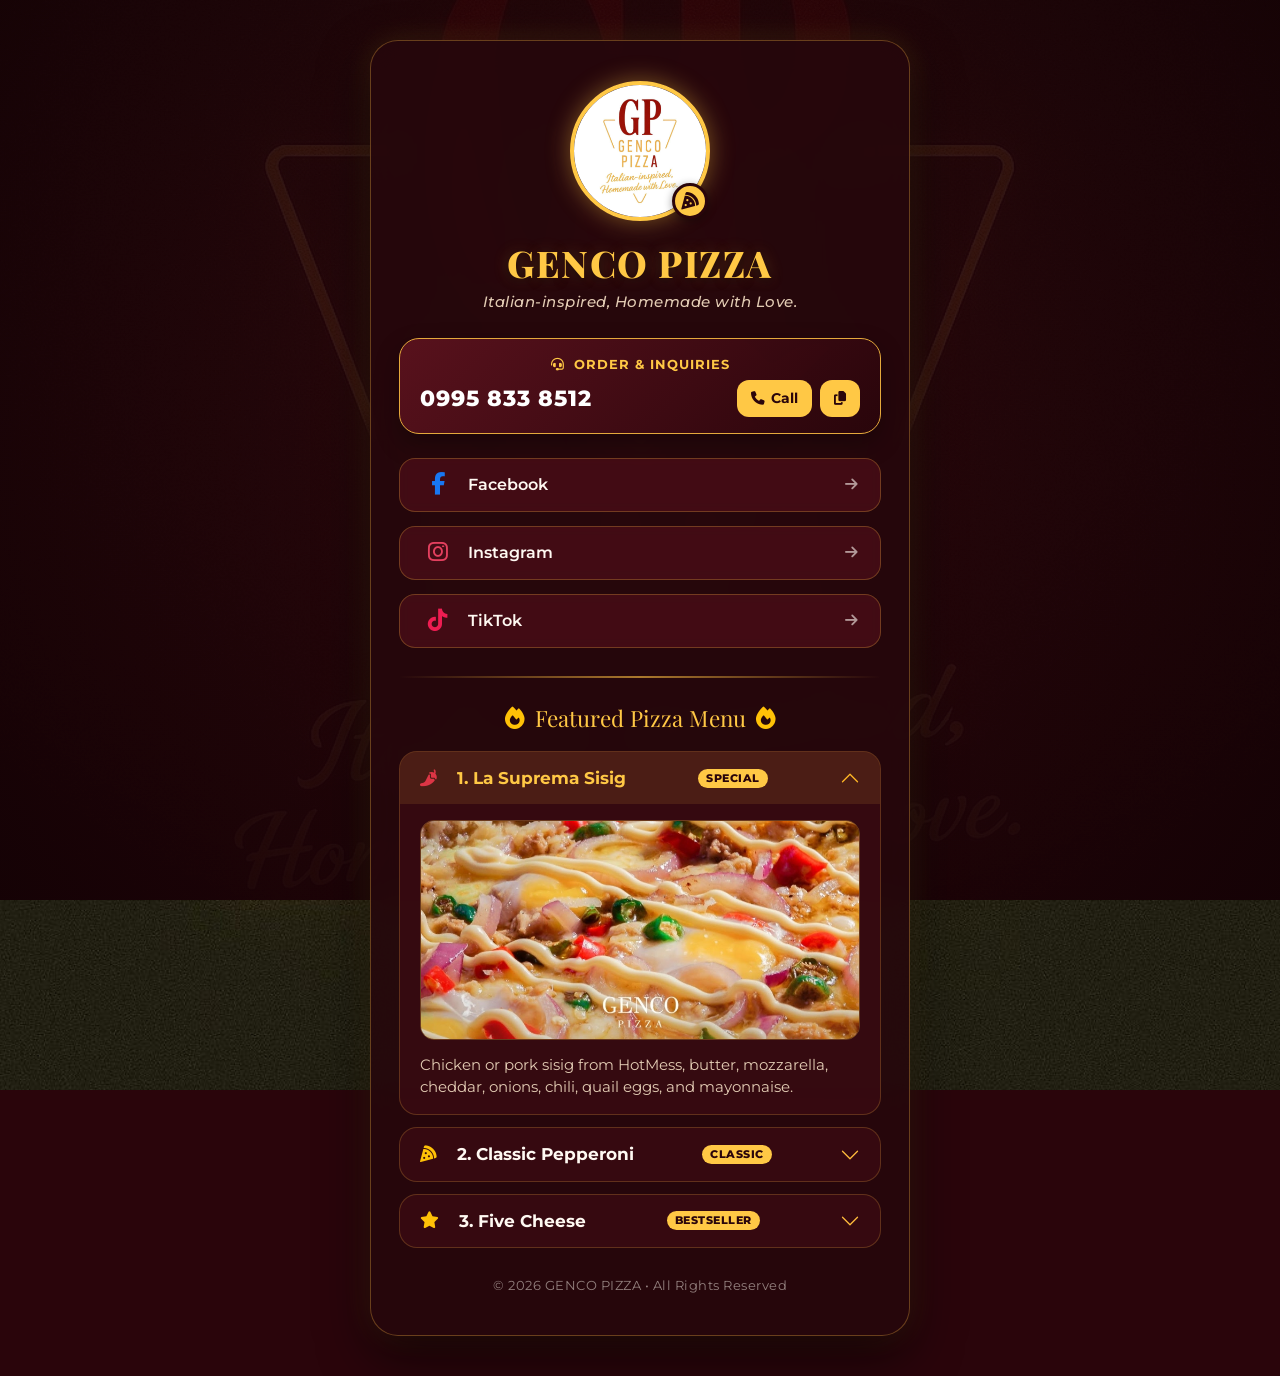
==== genco/wwwroot/index.html @ 43e7e1e8 "Add standalone index.html and root images for Vercel and static web hosting" ====
<!DOCTYPE html>
<html lang="en">
<head>
    <meta charset="utf-8" />
    <meta name="viewport" content="width=device-width, initial-scale=1.0" />
    <title>GENCO PIZZA | Profile & Menu</title>
    <!-- Favicon -->
    <link rel="icon" type="image/x-icon" href="images/genco-profile.jpg" />
    <!-- Google Fonts -->
    <link rel="preconnect" href="https://fonts.googleapis.com">
    <link rel="preconnect" href="https://fonts.gstatic.com" crossorigin>
    <link href="https://fonts.googleapis.com/css2?family=Montserrat:ital,wght@0,300;0,400;0,600;0,700;0,800;1,400&family=Playfair+Display:ital,wght@0,600;0,800;1,600&display=swap" rel="stylesheet">
    <!-- FontAwesome & Bootstrap Icons -->
    <link rel="stylesheet" href="https://cdnjs.cloudflare.com/ajax/libs/font-awesome/6.5.1/css/all.min.css" />
    <link rel="stylesheet" href="https://cdn.jsdelivr.net/npm/bootstrap-icons@1.11.3/font/bootstrap-icons.min.css">
    <!-- Bootstrap CSS -->
    <link rel="stylesheet" href="https://cdn.jsdelivr.net/npm/bootstrap@5.3.2/dist/css/bootstrap.min.css" />
    
    <style>
        :root {
            --genco-maroon: #4A0E17;
            --genco-maroon-dark: #2A050B;
            --genco-maroon-light: #6A1825;
            --genco-yellow: #E5A93C;
            --genco-gold: #FFC845;
            --genco-gold-hover: #FFE082;
            --genco-card-bg: rgba(38, 7, 12, 0.88);
            --genco-card-border: rgba(229, 169, 60, 0.35);
            --genco-text-light: #FFF9F2;
            --genco-text-muted: #E2CBB3;
        }

        html, body {
            min-height: 100vh;
            font-family: 'Montserrat', sans-serif;
            color: var(--genco-text-light);
            margin: 0;
            padding: 0;
            background-color: var(--genco-maroon-dark);
        }

        .genco-body {
            position: relative;
            background-image: url('images/genco-bg.jpg');
            background-size: cover;
            background-position: center;
            background-repeat: no-repeat;
            background-attachment: fixed;
        }

        .genco-bg-overlay {
            position: fixed;
            top: 0;
            left: 0;
            width: 100%;
            height: 100%;
            background: radial-gradient(circle at center, rgba(42, 5, 11, 0.65) 0%, rgba(20, 2, 5, 0.92) 100%),
                        linear-gradient(to bottom, rgba(74, 14, 23, 0.5), rgba(42, 5, 11, 0.85));
            z-index: 1;
            pointer-events: none;
        }

        .genco-main-wrapper {
            position: relative;
            z-index: 2;
            min-height: 100vh;
            display: flex;
            justify-content: center;
            align-items: center;
            padding: 40px 15px;
        }

        .genco-profile-card {
            width: 100%;
            max-width: 540px;
            background: var(--genco-card-bg);
            backdrop-filter: blur(16px);
            -webkit-backdrop-filter: blur(16px);
            border: 1.5px solid var(--genco-card-border);
            border-radius: 28px;
            padding: 40px 28px;
            box-shadow: 0 20px 50px rgba(0, 0, 0, 0.6), 0 0 30px rgba(229, 169, 60, 0.15);
        }

        /* Header & Avatar */
        .avatar-container {
            position: relative;
            width: 140px;
            height: 140px;
            margin: 0 auto 20px auto;
        }

        .profile-avatar {
            width: 100%;
            height: 100%;
            object-fit: cover;
            border-radius: 50%;
            border: 4px solid var(--genco-gold);
            box-shadow: 0 0 25px rgba(255, 200, 69, 0.4), inset 0 0 10px rgba(0,0,0,0.5);
            transition: transform 0.3s ease, box-shadow 0.3s ease;
        }

        .profile-avatar:hover {
            transform: scale(1.04);
            box-shadow: 0 0 35px rgba(255, 200, 69, 0.7);
        }

        .avatar-badge {
            position: absolute;
            bottom: 2px;
            right: 2px;
            background: var(--genco-gold);
            color: var(--genco-maroon-dark);
            width: 36px;
            height: 36px;
            border-radius: 50%;
            display: flex;
            align-items: center;
            justify-content: center;
            font-size: 1.1rem;
            border: 3px solid var(--genco-maroon-dark);
            box-shadow: 0 2px 8px rgba(0,0,0,0.4);
        }

        .genco-title {
            font-family: 'Playfair Display', serif;
            font-weight: 800;
            font-size: 2.3rem;
            color: var(--genco-gold);
            letter-spacing: 1.5px;
            margin-bottom: 6px;
            text-shadow: 0 2px 10px rgba(0, 0, 0, 0.6), 0 0 15px rgba(229, 169, 60, 0.3);
        }

        .genco-subtitle {
            font-size: 0.95rem;
            font-weight: 500;
            font-style: italic;
            color: var(--genco-text-muted);
            margin-bottom: 24px;
            letter-spacing: 0.5px;
        }

        .genco-divider {
            height: 2px;
            background: linear-gradient(90deg, transparent, var(--genco-yellow), transparent);
            margin: 24px 0;
            opacity: 0.7;
        }

        /* Contact & Social Links */
        .social-links-container {
            display: flex;
            flex-direction: column;
            gap: 14px;
            margin-bottom: 28px;
        }

        .social-btn {
            display: flex;
            align-items: center;
            justify-content: space-between;
            padding: 14px 22px;
            border-radius: 16px;
            background: rgba(110, 22, 36, 0.4);
            border: 1.5px solid rgba(229, 169, 60, 0.3);
            color: var(--genco-text-light);
            text-decoration: none;
            font-weight: 600;
            font-size: 1rem;
            transition: all 0.3s cubic-bezier(0.25, 0.8, 0.25, 1);
            backdrop-filter: blur(5px);
        }

        .social-btn:hover {
            background: rgba(229, 169, 60, 0.18);
            border-color: var(--genco-gold);
            color: var(--genco-gold);
            transform: translateY(-3px);
            box-shadow: 0 8px 20px rgba(0, 0, 0, 0.4), 0 0 15px rgba(255, 200, 69, 0.25);
        }

        .social-btn-content {
            display: flex;
            align-items: center;
            gap: 14px;
        }

        .social-icon {
            font-size: 1.4rem;
            width: 32px;
            text-align: center;
        }

        .social-btn-phone .social-icon { color: #4CAF50; }
        .social-btn-fb .social-icon { color: #1877F2; }
        .social-btn-ig .social-icon { color: #E4405F; }
        .social-btn-tiktok .social-icon { color: #EE1D52; }

        .social-arrow {
            font-size: 0.9rem;
            opacity: 0.6;
            transition: transform 0.3s ease, opacity 0.3s ease;
        }

        .social-btn:hover .social-arrow {
            opacity: 1;
            transform: translateX(4px);
        }

        /* Phone Quick Call Action Card */
        .phone-card {
            background: linear-gradient(135deg, rgba(110, 22, 36, 0.7), rgba(42, 5, 11, 0.9));
            border: 1.5px solid var(--genco-yellow);
            border-radius: 20px;
            padding: 16px 20px;
            margin-bottom: 24px;
            box-shadow: 0 10px 25px rgba(0, 0, 0, 0.3);
        }

        .phone-card-title {
            font-size: 0.8rem;
            text-transform: uppercase;
            letter-spacing: 1px;
            color: var(--genco-gold);
            font-weight: 700;
            margin-bottom: 6px;
        }

        .phone-card-body {
            display: flex;
            align-items: center;
            justify-content: space-between;
        }

        .phone-number-display {
            font-size: 1.35rem;
            font-weight: 800;
            letter-spacing: 1px;
            color: #FFFFFF;
        }

        .phone-actions {
            display: flex;
            gap: 8px;
        }

        .phone-action-btn {
            background: var(--genco-gold);
            color: var(--genco-maroon-dark);
            border: none;
            padding: 8px 14px;
            border-radius: 12px;
            font-weight: 700;
            font-size: 0.85rem;
            text-decoration: none;
            display: inline-flex;
            align-items: center;
            gap: 6px;
            transition: all 0.25s ease;
            cursor: pointer;
        }

        .phone-action-btn:hover {
            background: var(--genco-gold-hover);
            color: var(--genco-maroon);
            transform: scale(1.05);
            box-shadow: 0 4px 12px rgba(255, 200, 69, 0.4);
        }

        /* Section Title */
        .section-title {
            font-family: 'Playfair Display', serif;
            font-size: 1.4rem;
            color: var(--genco-gold);
            margin-bottom: 16px;
            display: flex;
            align-items: center;
            justify-content: center;
            gap: 10px;
        }

        /* Accordion Menu */
        .genco-accordion {
            --bs-accordion-bg: transparent;
            --bs-accordion-border-color: rgba(229, 169, 60, 0.25);
            display: flex;
            flex-direction: column;
            gap: 12px;
        }

        .genco-accordion-item {
            background: rgba(65, 12, 21, 0.6) !important;
            border: 1.5px solid rgba(229, 169, 60, 0.25) !important;
            border-radius: 18px !important;
            overflow: hidden;
            transition: border-color 0.3s ease;
        }

        .genco-accordion-item:hover {
            border-color: var(--genco-yellow) !important;
        }

        .genco-accordion-button {
            background: transparent !important;
            color: var(--genco-text-light) !important;
            font-weight: 700;
            font-size: 1.05rem;
            padding: 16px 20px !important;
            box-shadow: none !important;
            display: flex;
            align-items: center;
            gap: 12px;
        }

        .genco-accordion-button::after {
            filter: invert(75%) sepia(80%) saturate(400%) hue-rotate(350deg);
        }

        .genco-accordion-button:not(.collapsed) {
            color: var(--genco-gold) !important;
            background: rgba(229, 169, 60, 0.12) !important;
        }

        .pizza-badge {
            background: var(--genco-gold);
            color: var(--genco-maroon-dark);
            font-size: 0.7rem;
            font-weight: 800;
            padding: 3px 8px;
            border-radius: 20px;
            text-transform: uppercase;
            letter-spacing: 0.5px;
            margin-left: auto;
        }

        .pizza-img-wrapper {
            width: 100%;
            height: 220px;
            border-radius: 14px;
            overflow: hidden;
            margin-bottom: 14px;
            border: 1px solid rgba(229, 169, 60, 0.3);
        }

        .pizza-img {
            width: 100%;
            height: 100%;
            object-fit: cover;
            transition: transform 0.4s ease;
        }

        .genco-accordion-item:hover .pizza-img {
            transform: scale(1.05);
        }

        .pizza-description {
            font-size: 0.92rem;
            line-height: 1.5;
            color: var(--genco-text-muted);
            margin-bottom: 0;
        }

        /* Footer Note */
        .genco-footer-note {
            text-align: center;
            font-size: 0.8rem;
            color: rgba(255, 249, 242, 0.5);
            margin-top: 28px;
            letter-spacing: 0.5px;
        }

        /* Toast Copy Feedback */
        .copy-toast {
            position: fixed;
            bottom: 25px;
            left: 50%;
            transform: translateX(-50%) translateY(100px);
            background: var(--genco-gold);
            color: var(--genco-maroon-dark);
            font-weight: 700;
            padding: 10px 22px;
            border-radius: 25px;
            box-shadow: 0 10px 25px rgba(0,0,0,0.5);
            z-index: 9999;
            opacity: 0;
            transition: all 0.4s cubic-bezier(0.175, 0.885, 0.32, 1.275);
        }

        .copy-toast.show {
            opacity: 1;
            transform: translateX(-50%) translateY(0);
        }

        @media (max-width: 480px) {
            .genco-profile-card {
                padding: 30px 18px;
                border-radius: 22px;
            }
            .genco-title {
                font-size: 1.85rem;
            }
            .phone-number-display {
                font-size: 1.15rem;
            }
            .pizza-img-wrapper {
                height: 180px;
            }
        }
    </style>
</head>
<body class="genco-body">
    <div class="genco-bg-overlay"></div>

    <main role="main" class="genco-main-wrapper">
        <div class="genco-profile-card text-center">

            <!-- Profile Avatar & Header -->
            <div class="avatar-container">
                <img src="images/genco-profile.jpg" alt="GENCO PIZZA Logo" class="profile-avatar" />
                <div class="avatar-badge">
                    <i class="fa-solid fa-pizza-slice"></i>
                </div>
            </div>

            <h1 class="genco-title">GENCO PIZZA</h1>
            <p class="genco-subtitle">Italian-inspired, Homemade with Love.</p>

            <!-- Quick Call & Contact Card -->
            <div class="phone-card">
                <div class="phone-card-title">
                    <i class="fa-solid fa-headset me-1"></i> Order & Inquiries
                </div>
                <div class="phone-card-body">
                    <div class="phone-number-display">0995 833 8512</div>
                    <div class="phone-actions">
                        <a href="tel:09958338512" class="phone-action-btn" title="Call Now">
                            <i class="fa-solid fa-phone"></i> Call
                        </a>
                        <button type="button" class="phone-action-btn" onclick="copyToClipboard('09958338512')" title="Copy Number">
                            <i class="fa-solid fa-copy"></i>
                        </button>
                    </div>
                </div>
            </div>

            <!-- Social Media Links -->
            <div class="social-links-container">
                <!-- Facebook -->
                <a href="https://www.facebook.com/gencopizza/" target="_blank" rel="noopener noreferrer" class="social-btn social-btn-fb">
                    <div class="social-btn-content">
                        <i class="fa-brands fa-facebook-f social-icon"></i>
                        <span>Facebook</span>
                    </div>
                    <i class="fa-solid fa-arrow-right social-arrow"></i>
                </a>

                <!-- Instagram -->
                <a href="https://www.instagram.com/gencopizzadavaocity/" target="_blank" rel="noopener noreferrer" class="social-btn social-btn-ig">
                    <div class="social-btn-content">
                        <i class="fa-brands fa-instagram social-icon"></i>
                        <span>Instagram</span>
                    </div>
                    <i class="fa-solid fa-arrow-right social-arrow"></i>
                </a>

                <!-- TikTok -->
                <a href="https://www.tiktok.com/@genco.pizza.davao" target="_blank" rel="noopener noreferrer" class="social-btn social-btn-tiktok">
                    <div class="social-btn-content">
                        <i class="fa-brands fa-tiktok social-icon"></i>
                        <span>TikTok</span>
                    </div>
                    <i class="fa-solid fa-arrow-right social-arrow"></i>
                </a>
            </div>

            <div class="genco-divider"></div>

            <!-- Featured Pizza Menu Dropdown / Accordion -->
            <div class="section-title">
                <i class="fa-solid fa-fire text-warning"></i> Featured Pizza Menu <i class="fa-solid fa-fire text-warning"></i>
            </div>

            <div class="accordion genco-accordion" id="pizzaMenuAccordion">
                
                <!-- 1st Pizza: La Suprema Sisig -->
                <div class="accordion-item genco-accordion-item">
                    <h2 class="accordion-header" id="headingOne">
                        <button class="accordion-button genco-accordion-button" type="button" data-bs-toggle="collapse" data-bs-target="#collapseOne" aria-expanded="true" aria-controls="collapseOne">
                            <i class="fa-solid fa-pepper-hot text-danger me-2"></i>
                            <span>1. La Suprema Sisig</span>
                            <span class="pizza-badge">Special</span>
                        </button>
                    </h2>
                    <div id="collapseOne" class="accordion-collapse collapse show" aria-labelledby="headingOne" data-bs-parent="#pizzaMenuAccordion">
                        <div class="accordion-body text-start">
                            <div class="pizza-img-wrapper">
                                <img src="images/la-suprema-sisig.jpg" alt="La Suprema Sisig Pizza" class="pizza-img" />
                            </div>
                            <p class="pizza-description">
                                Chicken or pork sisig from HotMess, butter, mozzarella, cheddar, onions, chili, quail eggs, and mayonnaise.
                            </p>
                        </div>
                    </div>
                </div>

                <!-- 2nd Pizza: Classic Pepperoni -->
                <div class="accordion-item genco-accordion-item">
                    <h2 class="accordion-header" id="headingTwo">
                        <button class="accordion-button genco-accordion-button collapsed" type="button" data-bs-toggle="collapse" data-bs-target="#collapseTwo" aria-expanded="false" aria-controls="collapseTwo">
                            <i class="fa-solid fa-pizza-slice text-warning me-2"></i>
                            <span>2. Classic Pepperoni</span>
                            <span class="pizza-badge">Classic</span>
                        </button>
                    </h2>
                    <div id="collapseTwo" class="accordion-collapse collapse" aria-labelledby="headingTwo" data-bs-parent="#pizzaMenuAccordion">
                        <div class="accordion-body text-start">
                            <div class="pizza-img-wrapper">
                                <img src="images/classic-pepperoni.jpg" alt="Classic Pepperoni Pizza" class="pizza-img" />
                            </div>
                            <p class="pizza-description">
                                Mozzarella, cheddar, and salame piccante (a spicy Italian cured sausage seasoned with chili peppers and paprika).
                            </p>
                        </div>
                    </div>
                </div>

                <!-- 3rd Pizza: Five Cheese -->
                <div class="accordion-item genco-accordion-item">
                    <h2 class="accordion-header" id="headingThree">
                        <button class="accordion-button genco-accordion-button collapsed" type="button" data-bs-toggle="collapse" data-bs-target="#collapseThree" aria-expanded="false" aria-controls="collapseThree">
                            <i class="fa-solid fa-star text-warning me-2"></i>
                            <span>3. Five Cheese</span>
                            <span class="pizza-badge">Bestseller</span>
                        </button>
                    </h2>
                    <div id="collapseThree" class="accordion-collapse collapse" aria-labelledby="headingThree" data-bs-parent="#pizzaMenuAccordion">
                        <div class="accordion-body text-start">
                            <div class="pizza-img-wrapper">
                                <img src="images/five-cheese.jpg" alt="Five Cheese Pizza" class="pizza-img" />
                            </div>
                            <p class="pizza-description">
                                Our bestseller. Five cheeses. Zero notes.
                            </p>
                        </div>
                    </div>
                </div>

            </div>

            <div class="genco-footer-note">
                &copy; 2026 GENCO PIZZA &bull; All Rights Reserved
            </div>

        </div>
    </main>

    <!-- Copy Toast Notification -->
    <div id="copyToast" class="copy-toast">
        <i class="fa-solid fa-check-circle me-1"></i> Phone number copied!
    </div>

    <!-- Bootstrap JS Bundle -->
    <script src="https://cdn.jsdelivr.net/npm/bootstrap@5.3.2/dist/js/bootstrap.bundle.min.js"></script>
    <script>
        function copyToClipboard(text) {
            navigator.clipboard.writeText(text).then(function () {
                var toast = document.getElementById('copyToast');
                toast.classList.add('show');
                setTimeout(function () {
                    toast.classList.remove('show');
                }, 2500);
            }).catch(function (err) {
                console.error('Could not copy text: ', err);
            });
        }
    </script>
</body>
</html>
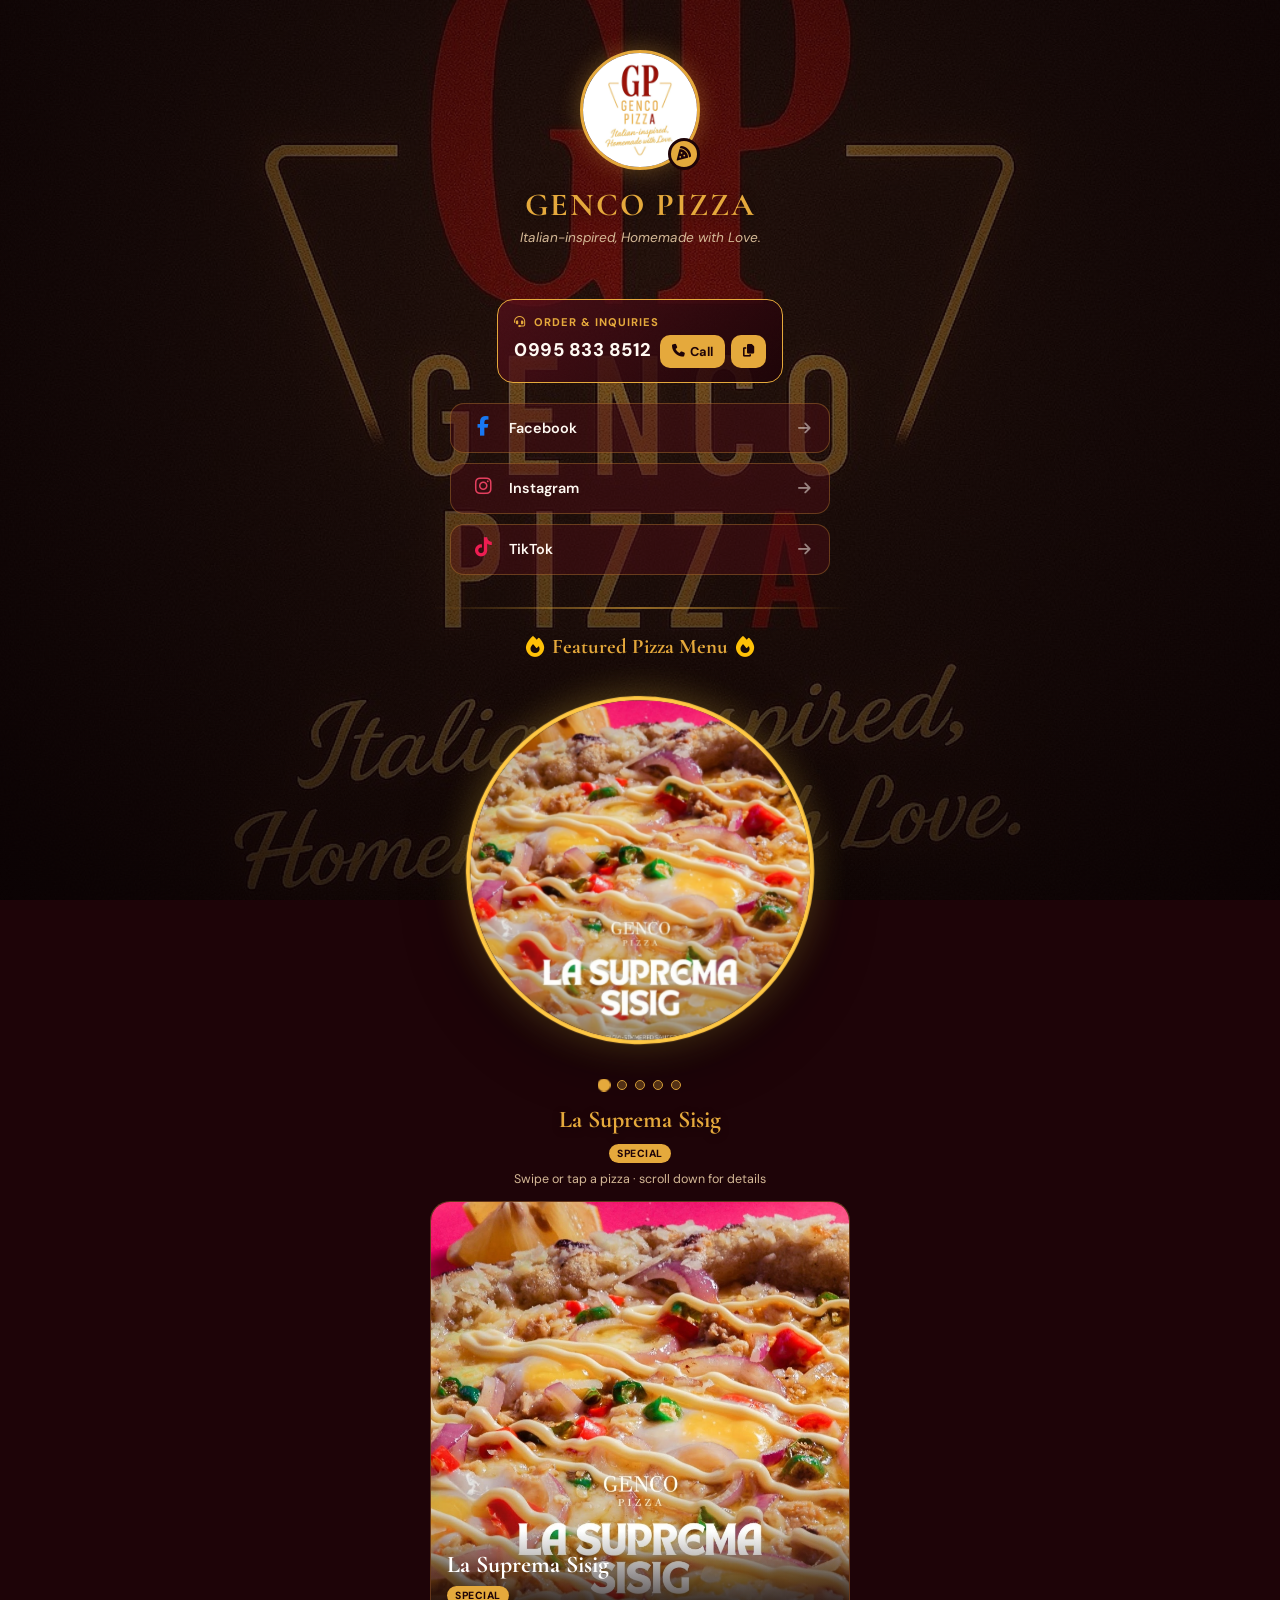
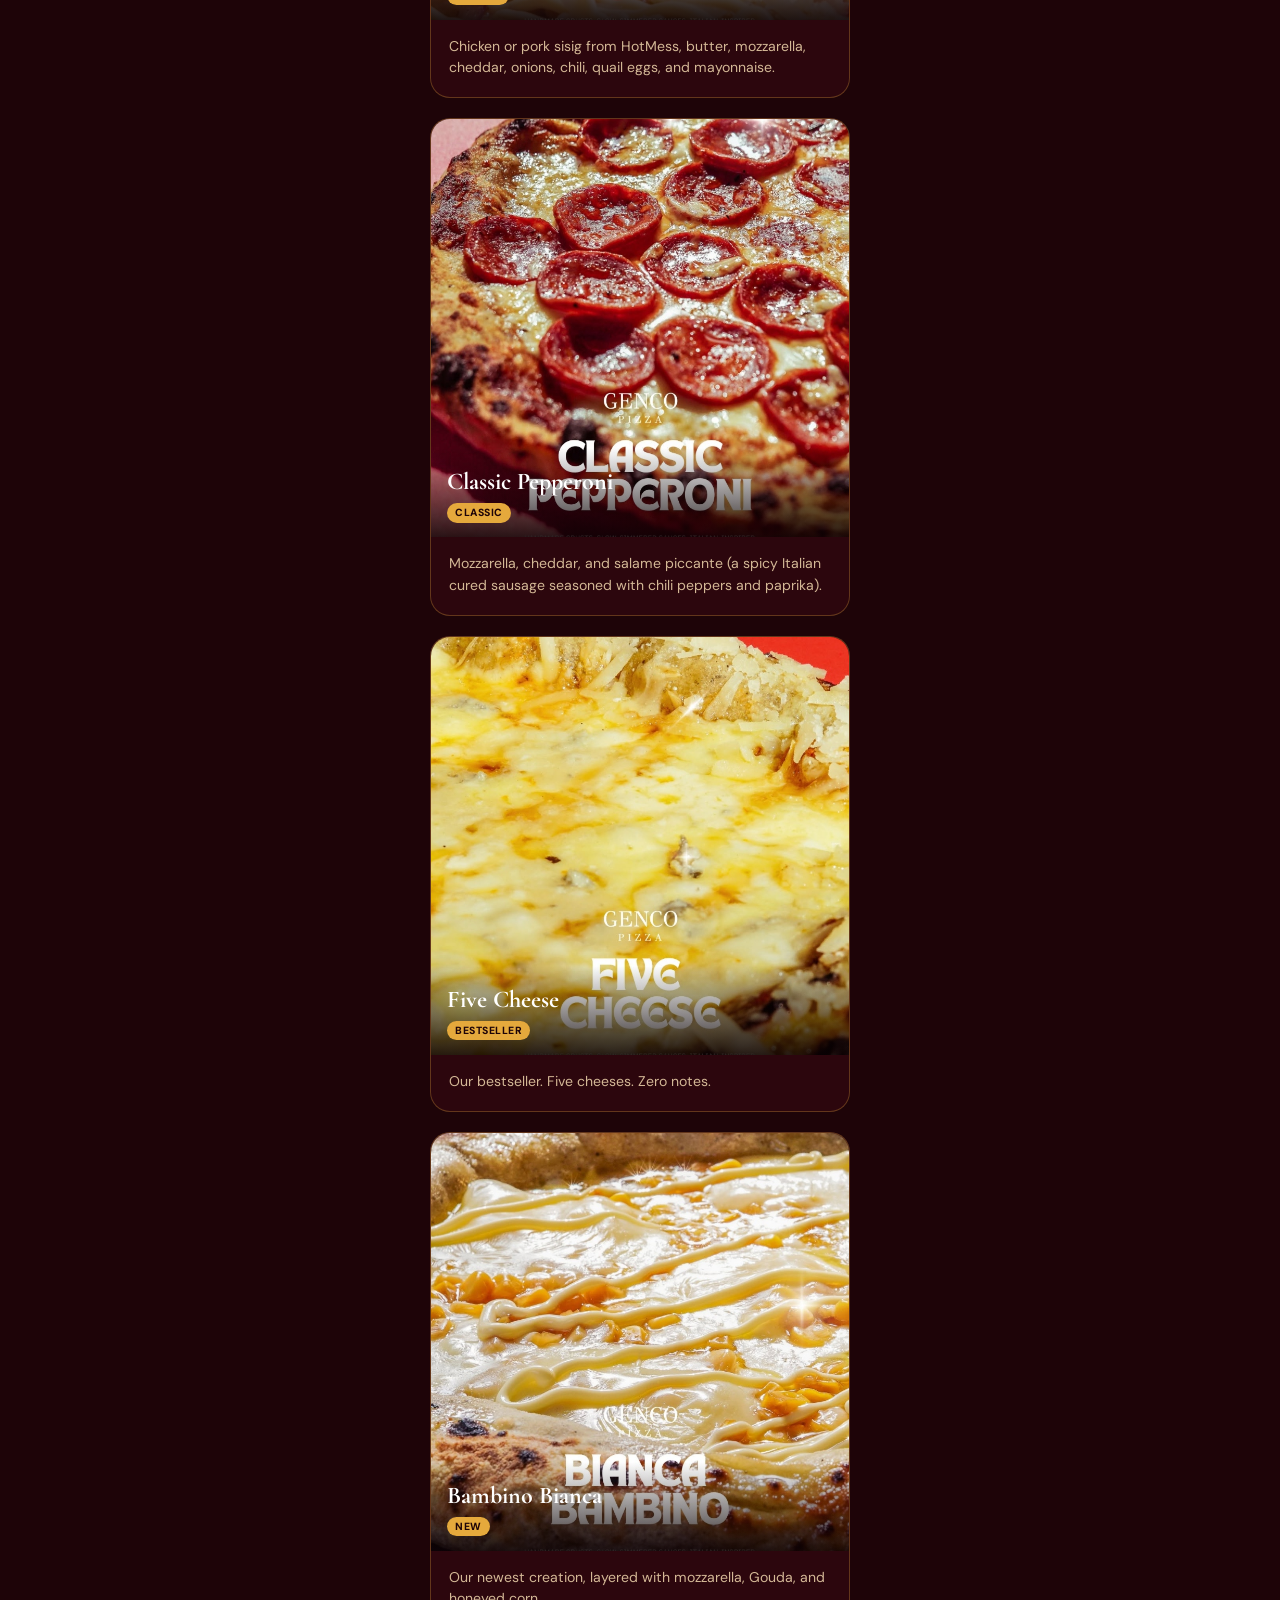
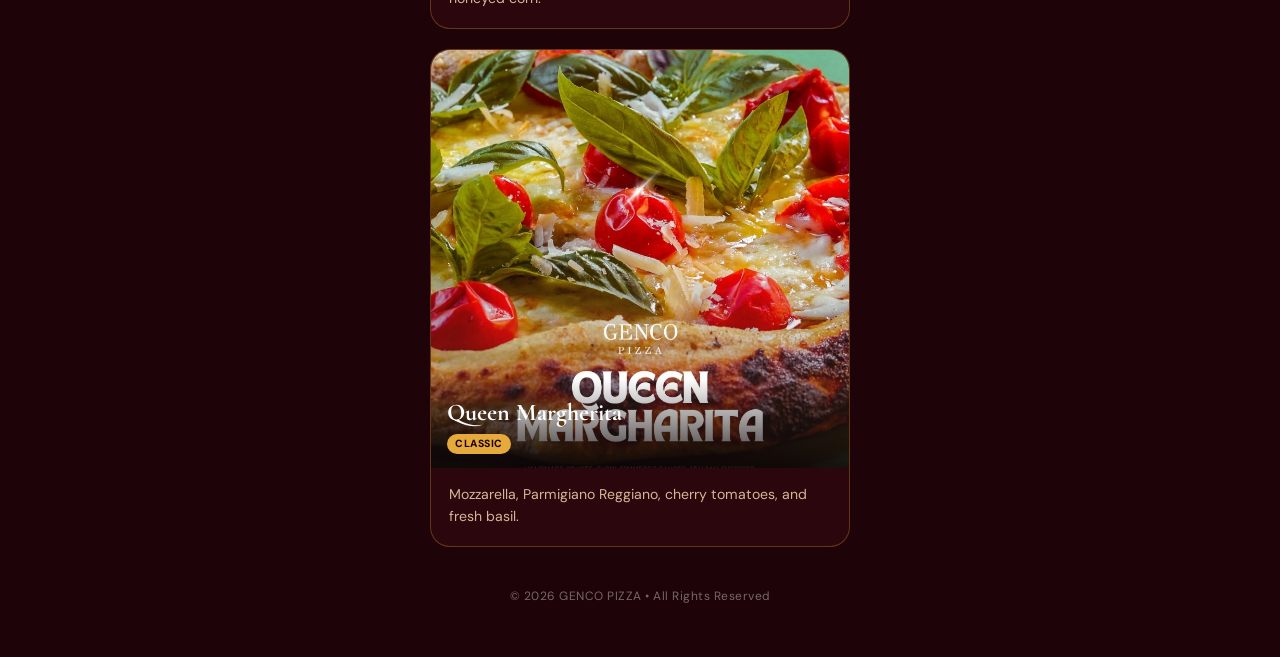
==== commit e07f7e36: "Add 3D round parallax pizza carousel, new pizzas, scroll-zoom detail cards, new fonts, mobile-first " ====
--- a/genco/wwwroot/index.html
+++ b/genco/wwwroot/index.html
@@ -2,578 +2,719 @@
 <html lang="en">
 <head>
     <meta charset="utf-8" />
-    <meta name="viewport" content="width=device-width, initial-scale=1.0" />
+    <meta name="viewport" content="width=device-width, initial-scale=1.0, maximum-scale=1.0, user-scalable=no" />
     <title>GENCO PIZZA | Profile & Menu</title>
-    <!-- Favicon -->
     <link rel="icon" type="image/x-icon" href="images/genco-profile.jpg" />
-    <!-- Google Fonts -->
+    <!-- Google Fonts – Cormorant Garamond (elegant serif) + DM Sans (clean body) -->
     <link rel="preconnect" href="https://fonts.googleapis.com">
     <link rel="preconnect" href="https://fonts.gstatic.com" crossorigin>
-    <link href="https://fonts.googleapis.com/css2?family=Montserrat:ital,wght@0,300;0,400;0,600;0,700;0,800;1,400&family=Playfair+Display:ital,wght@0,600;0,800;1,600&display=swap" rel="stylesheet">
-    <!-- FontAwesome & Bootstrap Icons -->
+    <link href="https://fonts.googleapis.com/css2?family=Cormorant+Garamond:ital,wght@0,400;0,600;0,700;1,400;1,600&family=DM+Sans:ital,wght@0,300;0,400;0,500;0,600;0,700&display=swap" rel="stylesheet">
+    <!-- FontAwesome -->
     <link rel="stylesheet" href="https://cdnjs.cloudflare.com/ajax/libs/font-awesome/6.5.1/css/all.min.css" />
-    <link rel="stylesheet" href="https://cdn.jsdelivr.net/npm/bootstrap-icons@1.11.3/font/bootstrap-icons.min.css">
     <!-- Bootstrap CSS -->
     <link rel="stylesheet" href="https://cdn.jsdelivr.net/npm/bootstrap@5.3.2/dist/css/bootstrap.min.css" />
-    
+
     <style>
         :root {
-            --genco-maroon: #4A0E17;
-            --genco-maroon-dark: #2A050B;
-            --genco-maroon-light: #6A1825;
-            --genco-yellow: #E5A93C;
-            --genco-gold: #FFC845;
-            --genco-gold-hover: #FFE082;
-            --genco-card-bg: rgba(38, 7, 12, 0.88);
-            --genco-card-border: rgba(229, 169, 60, 0.35);
-            --genco-text-light: #FFF9F2;
-            --genco-text-muted: #E2CBB3;
-        }
-
-        html, body {
-            min-height: 100vh;
-            font-family: 'Montserrat', sans-serif;
-            color: var(--genco-text-light);
+            --maroon: #4A0E17;
+            --maroon-dark: #1E0408;
+            --gold: #E5A93C;
+            --gold-bright: #FFC845;
+            --gold-hover: #FFE082;
+            --card-bg: rgba(30, 4, 8, 0.92);
+            --card-border: rgba(229,169,60,0.3);
+            --text-light: #FFF9F2;
+            --text-muted: #D4B896;
+        }
+
+        *, *::before, *::after { box-sizing: border-box; }
+
+        html {
+            scroll-behavior: smooth;
+            -webkit-text-size-adjust: 100%;
+        }
+
+        body {
             margin: 0;
             padding: 0;
-            background-color: var(--genco-maroon-dark);
-        }
-
-        .genco-body {
+            font-family: 'DM Sans', sans-serif;
+            color: var(--text-light);
+            background: var(--maroon-dark);
+            overflow-x: hidden;
+        }
+
+        /* ─── BG ─── */
+        .bg-layer {
+            position: fixed; inset: 0;
+            background: url('images/genco-bg.jpg') center/cover no-repeat;
+            z-index: 0;
+        }
+        .bg-overlay {
+            position: fixed; inset: 0;
+            background: radial-gradient(ellipse at 50% 30%, rgba(30,4,8,.55), rgba(10,1,3,.94));
+            z-index: 1;
+            pointer-events: none;
+        }
+
+        /* ─── MAIN WRAPPER ─── */
+        .page-wrapper {
             position: relative;
-            background-image: url('images/genco-bg.jpg');
-            background-size: cover;
-            background-position: center;
-            background-repeat: no-repeat;
-            background-attachment: fixed;
-        }
-
-        .genco-bg-overlay {
-            position: fixed;
-            top: 0;
-            left: 0;
+            z-index: 2;
+            display: flex;
+            flex-direction: column;
+            align-items: center;
+            padding: 0 0 40px 0;
+            min-height: 100vh;
+        }
+
+        /* ─── PROFILE CARD ─── */
+        .profile-section {
+            width: 100%;
+            max-width: 420px;
+            padding: 36px 20px 28px;
+            text-align: center;
+        }
+
+        .avatar-ring {
+            position: relative;
+            width: 120px; height: 120px;
+            margin: 0 auto 16px;
+        }
+        .avatar-ring img {
+            width: 100%; height: 100%;
+            object-fit: cover;
+            border-radius: 50%;
+            border: 3.5px solid var(--gold);
+            box-shadow: 0 0 22px rgba(229,169,60,.35);
+            transition: transform .3s, box-shadow .3s;
+        }
+        .avatar-ring img:hover {
+            transform: scale(1.05);
+            box-shadow: 0 0 30px rgba(229,169,60,.6);
+        }
+        .avatar-ring .badge-icon {
+            position: absolute; bottom: 0; right: 0;
+            width: 32px; height: 32px;
+            background: var(--gold);
+            color: var(--maroon-dark);
+            border-radius: 50%;
+            display: grid; place-items: center;
+            font-size: .9rem;
+            border: 3px solid var(--maroon-dark);
+        }
+
+        .brand-name {
+            font-family: 'Cormorant Garamond', serif;
+            font-weight: 700;
+            font-size: 2rem;
+            color: var(--gold);
+            letter-spacing: 2px;
+            margin: 0 0 4px;
+            text-shadow: 0 2px 12px rgba(0,0,0,.5);
+        }
+        .brand-tagline {
+            font-size: .85rem;
+            font-style: italic;
+            color: var(--text-muted);
+            margin: 0 0 22px;
+        }
+
+        /* ─── PHONE CARD ─── */
+        .phone-strip {
+            background: linear-gradient(135deg, rgba(90,16,28,.7), rgba(30,4,8,.9));
+            border: 1.5px solid var(--gold);
+            border-radius: 16px;
+            padding: 14px 16px;
+            margin: 0 auto 20px;
+            max-width: 420px;
+        }
+        .phone-strip-label {
+            font-size: .7rem;
+            text-transform: uppercase;
+            letter-spacing: 1px;
+            color: var(--gold);
+            font-weight: 700;
+            margin-bottom: 4px;
+        }
+        .phone-strip-body {
+            display: flex;
+            align-items: center;
+            justify-content: space-between;
+            gap: 8px;
+        }
+        .phone-num {
+            font-size: 1.15rem;
+            font-weight: 800;
+            letter-spacing: .5px;
+        }
+        .phone-btns { display: flex; gap: 6px; }
+        .phone-btn {
+            background: var(--gold);
+            color: var(--maroon-dark);
+            border: none;
+            padding: 7px 12px;
+            border-radius: 10px;
+            font-weight: 700;
+            font-size: .8rem;
+            text-decoration: none;
+            display: inline-flex;
+            align-items: center;
+            gap: 5px;
+            cursor: pointer;
+            transition: background .2s, transform .2s;
+        }
+        .phone-btn:hover {
+            background: var(--gold-hover);
+            transform: scale(1.05);
+        }
+
+        /* ─── SOCIAL LINKS ─── */
+        .socials {
+            display: flex;
+            flex-direction: column;
+            gap: 10px;
+            max-width: 420px;
+            width: 100%;
+            margin: 0 auto 10px;
+            padding: 0 20px;
+        }
+        .social-link {
+            display: flex;
+            align-items: center;
+            justify-content: space-between;
+            padding: 13px 18px;
+            border-radius: 14px;
+            background: rgba(80,14,24,.45);
+            border: 1.5px solid var(--card-border);
+            color: var(--text-light);
+            text-decoration: none;
+            font-weight: 600;
+            font-size: .9rem;
+            transition: all .3s ease;
+        }
+        .social-link:hover {
+            background: rgba(229,169,60,.15);
+            border-color: var(--gold);
+            color: var(--gold);
+            transform: translateY(-2px);
+            box-shadow: 0 6px 16px rgba(0,0,0,.35);
+        }
+        .social-link .icon { font-size: 1.2rem; width: 28px; text-align: center; margin-right: 12px; }
+        .social-link .arrow { opacity: .5; transition: transform .3s, opacity .3s; }
+        .social-link:hover .arrow { opacity: 1; transform: translateX(3px); }
+        .sl-fb .icon { color: #1877F2; }
+        .sl-ig .icon { color: #E4405F; }
+        .sl-tk .icon { color: #EE1D52; }
+
+        /* ─── DIVIDER ─── */
+        .gold-divider {
+            height: 2px;
+            max-width: 420px;
+            width: calc(100% - 40px);
+            margin: 22px auto;
+            background: linear-gradient(90deg, transparent, var(--gold), transparent);
+            opacity: .6;
+        }
+
+        /* ─── SECTION TITLE ─── */
+        .menu-heading {
+            font-family: 'Cormorant Garamond', serif;
+            font-weight: 700;
+            font-size: 1.3rem;
+            color: var(--gold);
+            text-align: center;
+            margin: 0 0 8px;
+            display: flex;
+            align-items: center;
+            justify-content: center;
+            gap: 8px;
+        }
+
+        /* ─── 3D CAROUSEL ─── */
+        .carousel-viewport {
+            width: 100%;
+            max-width: 420px;
+            height: 320px;
+            perspective: 900px;
+            margin: 0 auto;
+            position: relative;
+            overflow: visible;
+            cursor: grab;
+            touch-action: pan-y;
+        }
+        .carousel-viewport:active { cursor: grabbing; }
+
+        .carousel-ring {
             width: 100%;
             height: 100%;
-            background: radial-gradient(circle at center, rgba(42, 5, 11, 0.65) 0%, rgba(20, 2, 5, 0.92) 100%),
-                        linear-gradient(to bottom, rgba(74, 14, 23, 0.5), rgba(42, 5, 11, 0.85));
-            z-index: 1;
-            pointer-events: none;
-        }
-
-        .genco-main-wrapper {
             position: relative;
-            z-index: 2;
-            min-height: 100vh;
-            display: flex;
-            justify-content: center;
-            align-items: center;
-            padding: 40px 15px;
-        }
-
-        .genco-profile-card {
-            width: 100%;
-            max-width: 540px;
-            background: var(--genco-card-bg);
-            backdrop-filter: blur(16px);
-            -webkit-backdrop-filter: blur(16px);
-            border: 1.5px solid var(--genco-card-border);
-            border-radius: 28px;
-            padding: 40px 28px;
-            box-shadow: 0 20px 50px rgba(0, 0, 0, 0.6), 0 0 30px rgba(229, 169, 60, 0.15);
-        }
-
-        /* Header & Avatar */
-        .avatar-container {
-            position: relative;
-            width: 140px;
-            height: 140px;
-            margin: 0 auto 20px auto;
-        }
-
-        .profile-avatar {
+            transform-style: preserve-3d;
+            transition: transform .6s cubic-bezier(.25,.8,.25,1);
+        }
+
+        .carousel-item-3d {
+            position: absolute;
+            width: 200px;
+            height: 200px;
+            left: 50%;
+            top: 50%;
+            margin-left: -100px;
+            margin-top: -100px;
+            backface-visibility: hidden;
+            border-radius: 50%;
+            overflow: hidden;
+            border: 3px solid var(--gold);
+            box-shadow: 0 8px 30px rgba(0,0,0,.5), 0 0 15px rgba(229,169,60,.2);
+            cursor: pointer;
+            transition: box-shadow .3s, border-color .3s;
+        }
+        .carousel-item-3d img {
             width: 100%;
             height: 100%;
             object-fit: cover;
+            pointer-events: none;
+        }
+        .carousel-item-3d.active-slide {
+            border-color: var(--gold-bright);
+            box-shadow: 0 8px 40px rgba(0,0,0,.6), 0 0 25px rgba(255,200,69,.4);
+        }
+
+        /* Navigation dots */
+        .carousel-dots {
+            display: flex;
+            justify-content: center;
+            gap: 8px;
+            margin: 10px 0 8px;
+        }
+        .carousel-dot {
+            width: 10px; height: 10px;
             border-radius: 50%;
-            border: 4px solid var(--genco-gold);
-            box-shadow: 0 0 25px rgba(255, 200, 69, 0.4), inset 0 0 10px rgba(0,0,0,0.5);
-            transition: transform 0.3s ease, box-shadow 0.3s ease;
-        }
-
-        .profile-avatar:hover {
-            transform: scale(1.04);
-            box-shadow: 0 0 35px rgba(255, 200, 69, 0.7);
-        }
-
-        .avatar-badge {
-            position: absolute;
-            bottom: 2px;
-            right: 2px;
-            background: var(--genco-gold);
-            color: var(--genco-maroon-dark);
-            width: 36px;
-            height: 36px;
-            border-radius: 50%;
-            display: flex;
-            align-items: center;
-            justify-content: center;
-            font-size: 1.1rem;
-            border: 3px solid var(--genco-maroon-dark);
-            box-shadow: 0 2px 8px rgba(0,0,0,0.4);
-        }
-
-        .genco-title {
-            font-family: 'Playfair Display', serif;
+            background: rgba(229,169,60,.3);
+            border: 1.5px solid var(--gold);
+            cursor: pointer;
+            transition: background .3s, transform .3s;
+        }
+        .carousel-dot.active {
+            background: var(--gold);
+            transform: scale(1.3);
+        }
+
+        /* Pizza name under carousel */
+        .carousel-pizza-name {
+            font-family: 'Cormorant Garamond', serif;
+            font-weight: 700;
+            font-size: 1.5rem;
+            color: var(--gold);
+            text-align: center;
+            margin: 4px 0 2px;
+            text-shadow: 0 2px 8px rgba(0,0,0,.4);
+            transition: opacity .4s;
+        }
+        .carousel-pizza-badge {
+            display: inline-block;
+            background: var(--gold);
+            color: var(--maroon-dark);
+            font-family: 'DM Sans', sans-serif;
+            font-size: .65rem;
             font-weight: 800;
-            font-size: 2.3rem;
-            color: var(--genco-gold);
-            letter-spacing: 1.5px;
-            margin-bottom: 6px;
-            text-shadow: 0 2px 10px rgba(0, 0, 0, 0.6), 0 0 15px rgba(229, 169, 60, 0.3);
-        }
-
-        .genco-subtitle {
-            font-size: 0.95rem;
-            font-weight: 500;
-            font-style: italic;
-            color: var(--genco-text-muted);
-            margin-bottom: 24px;
-            letter-spacing: 0.5px;
-        }
-
-        .genco-divider {
-            height: 2px;
-            background: linear-gradient(90deg, transparent, var(--genco-yellow), transparent);
-            margin: 24px 0;
-            opacity: 0.7;
-        }
-
-        /* Contact & Social Links */
-        .social-links-container {
-            display: flex;
-            flex-direction: column;
-            gap: 14px;
-            margin-bottom: 28px;
-        }
-
-        .social-btn {
-            display: flex;
-            align-items: center;
-            justify-content: space-between;
-            padding: 14px 22px;
-            border-radius: 16px;
-            background: rgba(110, 22, 36, 0.4);
-            border: 1.5px solid rgba(229, 169, 60, 0.3);
-            color: var(--genco-text-light);
-            text-decoration: none;
-            font-weight: 600;
-            font-size: 1rem;
-            transition: all 0.3s cubic-bezier(0.25, 0.8, 0.25, 1);
-            backdrop-filter: blur(5px);
-        }
-
-        .social-btn:hover {
-            background: rgba(229, 169, 60, 0.18);
-            border-color: var(--genco-gold);
-            color: var(--genco-gold);
-            transform: translateY(-3px);
-            box-shadow: 0 8px 20px rgba(0, 0, 0, 0.4), 0 0 15px rgba(255, 200, 69, 0.25);
-        }
-
-        .social-btn-content {
-            display: flex;
-            align-items: center;
-            gap: 14px;
-        }
-
-        .social-icon {
-            font-size: 1.4rem;
-            width: 32px;
-            text-align: center;
-        }
-
-        .social-btn-phone .social-icon { color: #4CAF50; }
-        .social-btn-fb .social-icon { color: #1877F2; }
-        .social-btn-ig .social-icon { color: #E4405F; }
-        .social-btn-tiktok .social-icon { color: #EE1D52; }
-
-        .social-arrow {
-            font-size: 0.9rem;
-            opacity: 0.6;
-            transition: transform 0.3s ease, opacity 0.3s ease;
-        }
-
-        .social-btn:hover .social-arrow {
-            opacity: 1;
-            transform: translateX(4px);
-        }
-
-        /* Phone Quick Call Action Card */
-        .phone-card {
-            background: linear-gradient(135deg, rgba(110, 22, 36, 0.7), rgba(42, 5, 11, 0.9));
-            border: 1.5px solid var(--genco-yellow);
-            border-radius: 20px;
-            padding: 16px 20px;
-            margin-bottom: 24px;
-            box-shadow: 0 10px 25px rgba(0, 0, 0, 0.3);
-        }
-
-        .phone-card-title {
-            font-size: 0.8rem;
-            text-transform: uppercase;
-            letter-spacing: 1px;
-            color: var(--genco-gold);
-            font-weight: 700;
-            margin-bottom: 6px;
-        }
-
-        .phone-card-body {
-            display: flex;
-            align-items: center;
-            justify-content: space-between;
-        }
-
-        .phone-number-display {
-            font-size: 1.35rem;
-            font-weight: 800;
-            letter-spacing: 1px;
-            color: #FFFFFF;
-        }
-
-        .phone-actions {
-            display: flex;
-            gap: 8px;
-        }
-
-        .phone-action-btn {
-            background: var(--genco-gold);
-            color: var(--genco-maroon-dark);
-            border: none;
-            padding: 8px 14px;
-            border-radius: 12px;
-            font-weight: 700;
-            font-size: 0.85rem;
-            text-decoration: none;
-            display: inline-flex;
-            align-items: center;
-            gap: 6px;
-            transition: all 0.25s ease;
-            cursor: pointer;
-        }
-
-        .phone-action-btn:hover {
-            background: var(--genco-gold-hover);
-            color: var(--genco-maroon);
-            transform: scale(1.05);
-            box-shadow: 0 4px 12px rgba(255, 200, 69, 0.4);
-        }
-
-        /* Section Title */
-        .section-title {
-            font-family: 'Playfair Display', serif;
-            font-size: 1.4rem;
-            color: var(--genco-gold);
-            margin-bottom: 16px;
-            display: flex;
-            align-items: center;
-            justify-content: center;
-            gap: 10px;
-        }
-
-        /* Accordion Menu */
-        .genco-accordion {
-            --bs-accordion-bg: transparent;
-            --bs-accordion-border-color: rgba(229, 169, 60, 0.25);
-            display: flex;
-            flex-direction: column;
-            gap: 12px;
-        }
-
-        .genco-accordion-item {
-            background: rgba(65, 12, 21, 0.6) !important;
-            border: 1.5px solid rgba(229, 169, 60, 0.25) !important;
-            border-radius: 18px !important;
-            overflow: hidden;
-            transition: border-color 0.3s ease;
-        }
-
-        .genco-accordion-item:hover {
-            border-color: var(--genco-yellow) !important;
-        }
-
-        .genco-accordion-button {
-            background: transparent !important;
-            color: var(--genco-text-light) !important;
-            font-weight: 700;
-            font-size: 1.05rem;
-            padding: 16px 20px !important;
-            box-shadow: none !important;
-            display: flex;
-            align-items: center;
-            gap: 12px;
-        }
-
-        .genco-accordion-button::after {
-            filter: invert(75%) sepia(80%) saturate(400%) hue-rotate(350deg);
-        }
-
-        .genco-accordion-button:not(.collapsed) {
-            color: var(--genco-gold) !important;
-            background: rgba(229, 169, 60, 0.12) !important;
-        }
-
-        .pizza-badge {
-            background: var(--genco-gold);
-            color: var(--genco-maroon-dark);
-            font-size: 0.7rem;
-            font-weight: 800;
-            padding: 3px 8px;
+            padding: 2px 8px;
             border-radius: 20px;
             text-transform: uppercase;
-            letter-spacing: 0.5px;
-            margin-left: auto;
-        }
-
-        .pizza-img-wrapper {
+            letter-spacing: .5px;
+        }
+
+        /* ─── DETAIL CARD (scroll-triggered zoom target) ─── */
+        .pizza-detail-card {
+            max-width: 420px;
+            width: calc(100% - 32px);
+            margin: 0 auto 20px;
+            background: rgba(50,8,16,.7);
+            border: 1.5px solid var(--card-border);
+            border-radius: 20px;
+            overflow: hidden;
+            opacity: 0;
+            transform: translateY(30px) scale(.95);
+            transition: opacity .6s ease, transform .6s ease;
+        }
+        .pizza-detail-card.visible {
+            opacity: 1;
+            transform: translateY(0) scale(1);
+        }
+
+        .detail-img-wrap {
             width: 100%;
-            height: 220px;
-            border-radius: 14px;
+            aspect-ratio: 1/1;
             overflow: hidden;
-            margin-bottom: 14px;
-            border: 1px solid rgba(229, 169, 60, 0.3);
-        }
-
-        .pizza-img {
+            position: relative;
+        }
+        .detail-img-wrap img {
             width: 100%;
             height: 100%;
             object-fit: cover;
-            transition: transform 0.4s ease;
-        }
-
-        .genco-accordion-item:hover .pizza-img {
-            transform: scale(1.05);
-        }
-
-        .pizza-description {
-            font-size: 0.92rem;
-            line-height: 1.5;
-            color: var(--genco-text-muted);
-            margin-bottom: 0;
-        }
-
-        /* Footer Note */
-        .genco-footer-note {
+            transition: transform .5s ease;
+        }
+        .pizza-detail-card.visible .detail-img-wrap img {
+            transform: scale(1.02);
+        }
+        .detail-img-overlay {
+            position: absolute;
+            bottom: 0; left: 0; right: 0;
+            padding: 20px 16px 14px;
+            background: linear-gradient(transparent, rgba(10,1,3,.85));
+        }
+        .detail-img-overlay h3 {
+            font-family: 'Cormorant Garamond', serif;
+            font-weight: 700;
+            font-size: 1.5rem;
+            color: #fff;
+            margin: 0 0 2px;
+        }
+        .detail-body {
+            padding: 16px 18px 18px;
+        }
+        .detail-body p {
+            font-size: .88rem;
+            line-height: 1.55;
+            color: var(--text-muted);
+            margin: 0;
+        }
+
+        /* ─── FOOTER ─── */
+        .site-footer {
             text-align: center;
-            font-size: 0.8rem;
-            color: rgba(255, 249, 242, 0.5);
-            margin-top: 28px;
-            letter-spacing: 0.5px;
-        }
-
-        /* Toast Copy Feedback */
+            font-size: .75rem;
+            color: rgba(255,249,242,.4);
+            padding: 20px 0 12px;
+            letter-spacing: .5px;
+        }
+
+        /* ─── COPY TOAST ─── */
         .copy-toast {
             position: fixed;
-            bottom: 25px;
+            bottom: 20px;
             left: 50%;
-            transform: translateX(-50%) translateY(100px);
-            background: var(--genco-gold);
-            color: var(--genco-maroon-dark);
+            transform: translateX(-50%) translateY(80px);
+            background: var(--gold);
+            color: var(--maroon-dark);
             font-weight: 700;
-            padding: 10px 22px;
+            padding: 10px 20px;
             border-radius: 25px;
-            box-shadow: 0 10px 25px rgba(0,0,0,0.5);
+            box-shadow: 0 8px 20px rgba(0,0,0,.5);
             z-index: 9999;
             opacity: 0;
-            transition: all 0.4s cubic-bezier(0.175, 0.885, 0.32, 1.275);
-        }
-
+            transition: all .4s cubic-bezier(.175,.885,.32,1.275);
+            font-size: .85rem;
+        }
         .copy-toast.show {
             opacity: 1;
             transform: translateX(-50%) translateY(0);
         }
 
-        @media (max-width: 480px) {
-            .genco-profile-card {
-                padding: 30px 18px;
-                border-radius: 22px;
-            }
-            .genco-title {
-                font-size: 1.85rem;
-            }
-            .phone-number-display {
-                font-size: 1.15rem;
-            }
-            .pizza-img-wrapper {
-                height: 180px;
-            }
+        /* ─── MOBILE-FIRST RESPONSIVE ─── */
+        @media (max-width: 380px) {
+            .brand-name { font-size: 1.7rem; }
+            .phone-num { font-size: 1rem; }
+            .carousel-viewport { height: 280px; }
+            .carousel-item-3d { width: 160px; height: 160px; margin-left: -80px; margin-top: -80px; }
+            .carousel-pizza-name { font-size: 1.25rem; }
+        }
+        @media (min-width: 480px) {
+            .carousel-viewport { height: 360px; }
+            .carousel-item-3d { width: 220px; height: 220px; margin-left: -110px; margin-top: -110px; }
+        }
+        @media (min-width: 768px) {
+            .profile-section { padding-top: 50px; }
+            .carousel-viewport { height: 400px; }
+            .carousel-item-3d { width: 240px; height: 240px; margin-left: -120px; margin-top: -120px; }
+        }
+
+        /* ─── AUTO-SPIN ANIMATION ─── */
+        @keyframes autoSpin {
+            from { transform: rotateY(var(--start-angle)); }
+            to   { transform: rotateY(var(--end-angle)); }
+        }
+        .carousel-ring.auto-spinning {
+            animation: autoSpin 25s linear infinite;
         }
     </style>
 </head>
-<body class="genco-body">
-    <div class="genco-bg-overlay"></div>
-
-    <main role="main" class="genco-main-wrapper">
-        <div class="genco-profile-card text-center">
-
-            <!-- Profile Avatar & Header -->
-            <div class="avatar-container">
-                <img src="images/genco-profile.jpg" alt="GENCO PIZZA Logo" class="profile-avatar" />
-                <div class="avatar-badge">
-                    <i class="fa-solid fa-pizza-slice"></i>
+<body>
+    <div class="bg-layer"></div>
+    <div class="bg-overlay"></div>
+
+    <div class="page-wrapper">
+
+        <!-- ══════ PROFILE ══════ -->
+        <section class="profile-section">
+            <div class="avatar-ring">
+                <img src="images/genco-profile.jpg" alt="GENCO PIZZA Logo" />
+                <div class="badge-icon"><i class="fa-solid fa-pizza-slice"></i></div>
+            </div>
+            <h1 class="brand-name">GENCO PIZZA</h1>
+            <p class="brand-tagline">Italian-inspired, Homemade with Love.</p>
+        </section>
+
+        <!-- ══════ PHONE ══════ -->
+        <div class="phone-strip">
+            <div class="phone-strip-label"><i class="fa-solid fa-headset me-1"></i> Order & Inquiries</div>
+            <div class="phone-strip-body">
+                <span class="phone-num">0995 833 8512</span>
+                <div class="phone-btns">
+                    <a href="tel:09958338512" class="phone-btn"><i class="fa-solid fa-phone"></i> Call</a>
+                    <button class="phone-btn" onclick="copyNum()"><i class="fa-solid fa-copy"></i></button>
                 </div>
             </div>
-
-            <h1 class="genco-title">GENCO PIZZA</h1>
-            <p class="genco-subtitle">Italian-inspired, Homemade with Love.</p>
-
-            <!-- Quick Call & Contact Card -->
-            <div class="phone-card">
-                <div class="phone-card-title">
-                    <i class="fa-solid fa-headset me-1"></i> Order & Inquiries
+        </div>
+
+        <!-- ══════ SOCIALS ══════ -->
+        <div class="socials">
+            <a href="https://www.facebook.com/gencopizza/" target="_blank" rel="noopener" class="social-link sl-fb">
+                <span><i class="fa-brands fa-facebook-f icon"></i>Facebook</span>
+                <i class="fa-solid fa-arrow-right arrow"></i>
+            </a>
+            <a href="https://www.instagram.com/gencopizzadavaocity/" target="_blank" rel="noopener" class="social-link sl-ig">
+                <span><i class="fa-brands fa-instagram icon"></i>Instagram</span>
+                <i class="fa-solid fa-arrow-right arrow"></i>
+            </a>
+            <a href="https://www.tiktok.com/@genco.pizza.davao" target="_blank" rel="noopener" class="social-link sl-tk">
+                <span><i class="fa-brands fa-tiktok icon"></i>TikTok</span>
+                <i class="fa-solid fa-arrow-right arrow"></i>
+            </a>
+        </div>
+
+        <div class="gold-divider"></div>
+
+        <!-- ══════ FEATURED PIZZA CAROUSEL ══════ -->
+        <div class="menu-heading">
+            <i class="fa-solid fa-fire text-warning"></i>
+            Featured Pizza Menu
+            <i class="fa-solid fa-fire text-warning"></i>
+        </div>
+
+        <div class="carousel-viewport" id="carouselViewport">
+            <div class="carousel-ring" id="carouselRing">
+                <!-- items injected by JS -->
+            </div>
+        </div>
+
+        <div class="carousel-dots" id="carouselDots"></div>
+        <div class="carousel-pizza-name" id="carouselLabel">La Suprema Sisig</div>
+        <div style="text-align:center;margin-bottom:6px;">
+            <span class="carousel-pizza-badge" id="carouselBadge">Special</span>
+        </div>
+        <p style="text-align:center;font-size:.78rem;color:var(--text-muted);margin:0 0 12px;padding:0 20px;">
+            Swipe or tap a pizza &middot; scroll down for details
+        </p>
+
+        <!-- ══════ PIZZA DETAIL CARDS ══════ -->
+        <div class="pizza-detail-card" data-pizza="0" id="detail-0">
+            <div class="detail-img-wrap">
+                <img src="images/la-suprema-sisig.jpg" alt="La Suprema Sisig" />
+                <div class="detail-img-overlay">
+                    <h3>La Suprema Sisig</h3>
+                    <span class="carousel-pizza-badge">Special</span>
                 </div>
-                <div class="phone-card-body">
-                    <div class="phone-number-display">0995 833 8512</div>
-                    <div class="phone-actions">
-                        <a href="tel:09958338512" class="phone-action-btn" title="Call Now">
-                            <i class="fa-solid fa-phone"></i> Call
-                        </a>
-                        <button type="button" class="phone-action-btn" onclick="copyToClipboard('09958338512')" title="Copy Number">
-                            <i class="fa-solid fa-copy"></i>
-                        </button>
-                    </div>
+            </div>
+            <div class="detail-body">
+                <p>Chicken or pork sisig from HotMess, butter, mozzarella, cheddar, onions, chili, quail eggs, and mayonnaise.</p>
+            </div>
+        </div>
+
+        <div class="pizza-detail-card" data-pizza="1" id="detail-1">
+            <div class="detail-img-wrap">
+                <img src="images/classic-pepperoni.jpg" alt="Classic Pepperoni" />
+                <div class="detail-img-overlay">
+                    <h3>Classic Pepperoni</h3>
+                    <span class="carousel-pizza-badge">Classic</span>
                 </div>
             </div>
-
-            <!-- Social Media Links -->
-            <div class="social-links-container">
-                <!-- Facebook -->
-                <a href="https://www.facebook.com/gencopizza/" target="_blank" rel="noopener noreferrer" class="social-btn social-btn-fb">
-                    <div class="social-btn-content">
-                        <i class="fa-brands fa-facebook-f social-icon"></i>
-                        <span>Facebook</span>
-                    </div>
-                    <i class="fa-solid fa-arrow-right social-arrow"></i>
-                </a>
-
-                <!-- Instagram -->
-                <a href="https://www.instagram.com/gencopizzadavaocity/" target="_blank" rel="noopener noreferrer" class="social-btn social-btn-ig">
-                    <div class="social-btn-content">
-                        <i class="fa-brands fa-instagram social-icon"></i>
-                        <span>Instagram</span>
-                    </div>
-                    <i class="fa-solid fa-arrow-right social-arrow"></i>
-                </a>
-
-                <!-- TikTok -->
-                <a href="https://www.tiktok.com/@genco.pizza.davao" target="_blank" rel="noopener noreferrer" class="social-btn social-btn-tiktok">
-                    <div class="social-btn-content">
-                        <i class="fa-brands fa-tiktok social-icon"></i>
-                        <span>TikTok</span>
-                    </div>
-                    <i class="fa-solid fa-arrow-right social-arrow"></i>
-                </a>
-            </div>
-
-            <div class="genco-divider"></div>
-
-            <!-- Featured Pizza Menu Dropdown / Accordion -->
-            <div class="section-title">
-                <i class="fa-solid fa-fire text-warning"></i> Featured Pizza Menu <i class="fa-solid fa-fire text-warning"></i>
-            </div>
-
-            <div class="accordion genco-accordion" id="pizzaMenuAccordion">
-                
-                <!-- 1st Pizza: La Suprema Sisig -->
-                <div class="accordion-item genco-accordion-item">
-                    <h2 class="accordion-header" id="headingOne">
-                        <button class="accordion-button genco-accordion-button" type="button" data-bs-toggle="collapse" data-bs-target="#collapseOne" aria-expanded="true" aria-controls="collapseOne">
-                            <i class="fa-solid fa-pepper-hot text-danger me-2"></i>
-                            <span>1. La Suprema Sisig</span>
-                            <span class="pizza-badge">Special</span>
-                        </button>
-                    </h2>
-                    <div id="collapseOne" class="accordion-collapse collapse show" aria-labelledby="headingOne" data-bs-parent="#pizzaMenuAccordion">
-                        <div class="accordion-body text-start">
-                            <div class="pizza-img-wrapper">
-                                <img src="images/la-suprema-sisig.jpg" alt="La Suprema Sisig Pizza" class="pizza-img" />
-                            </div>
-                            <p class="pizza-description">
-                                Chicken or pork sisig from HotMess, butter, mozzarella, cheddar, onions, chili, quail eggs, and mayonnaise.
-                            </p>
-                        </div>
-                    </div>
+            <div class="detail-body">
+                <p>Mozzarella, cheddar, and salame piccante (a spicy Italian cured sausage seasoned with chili peppers and paprika).</p>
+            </div>
+        </div>
+
+        <div class="pizza-detail-card" data-pizza="2" id="detail-2">
+            <div class="detail-img-wrap">
+                <img src="images/five-cheese.jpg" alt="Five Cheese" />
+                <div class="detail-img-overlay">
+                    <h3>Five Cheese</h3>
+                    <span class="carousel-pizza-badge">Bestseller</span>
                 </div>
-
-                <!-- 2nd Pizza: Classic Pepperoni -->
-                <div class="accordion-item genco-accordion-item">
-                    <h2 class="accordion-header" id="headingTwo">
-                        <button class="accordion-button genco-accordion-button collapsed" type="button" data-bs-toggle="collapse" data-bs-target="#collapseTwo" aria-expanded="false" aria-controls="collapseTwo">
-                            <i class="fa-solid fa-pizza-slice text-warning me-2"></i>
-                            <span>2. Classic Pepperoni</span>
-                            <span class="pizza-badge">Classic</span>
-                        </button>
-                    </h2>
-                    <div id="collapseTwo" class="accordion-collapse collapse" aria-labelledby="headingTwo" data-bs-parent="#pizzaMenuAccordion">
-                        <div class="accordion-body text-start">
-                            <div class="pizza-img-wrapper">
-                                <img src="images/classic-pepperoni.jpg" alt="Classic Pepperoni Pizza" class="pizza-img" />
-                            </div>
-                            <p class="pizza-description">
-                                Mozzarella, cheddar, and salame piccante (a spicy Italian cured sausage seasoned with chili peppers and paprika).
-                            </p>
-                        </div>
-                    </div>
+            </div>
+            <div class="detail-body">
+                <p>Our bestseller. Five cheeses. Zero notes.</p>
+            </div>
+        </div>
+
+        <div class="pizza-detail-card" data-pizza="3" id="detail-3">
+            <div class="detail-img-wrap">
+                <img src="images/bambino-bianca.jpg" alt="Bambino Bianca" />
+                <div class="detail-img-overlay">
+                    <h3>Bambino Bianca</h3>
+                    <span class="carousel-pizza-badge">New</span>
                 </div>
-
-                <!-- 3rd Pizza: Five Cheese -->
-                <div class="accordion-item genco-accordion-item">
-                    <h2 class="accordion-header" id="headingThree">
-                        <button class="accordion-button genco-accordion-button collapsed" type="button" data-bs-toggle="collapse" data-bs-target="#collapseThree" aria-expanded="false" aria-controls="collapseThree">
-                            <i class="fa-solid fa-star text-warning me-2"></i>
-                            <span>3. Five Cheese</span>
-                            <span class="pizza-badge">Bestseller</span>
-                        </button>
-                    </h2>
-                    <div id="collapseThree" class="accordion-collapse collapse" aria-labelledby="headingThree" data-bs-parent="#pizzaMenuAccordion">
-                        <div class="accordion-body text-start">
-                            <div class="pizza-img-wrapper">
-                                <img src="images/five-cheese.jpg" alt="Five Cheese Pizza" class="pizza-img" />
-                            </div>
-                            <p class="pizza-description">
-                                Our bestseller. Five cheeses. Zero notes.
-                            </p>
-                        </div>
-                    </div>
+            </div>
+            <div class="detail-body">
+                <p>Our newest creation, layered with mozzarella, Gouda, and honeyed corn.</p>
+            </div>
+        </div>
+
+        <div class="pizza-detail-card" data-pizza="4" id="detail-4">
+            <div class="detail-img-wrap">
+                <img src="images/queen-margherita.jpg" alt="Queen Margherita" />
+                <div class="detail-img-overlay">
+                    <h3>Queen Margherita</h3>
+                    <span class="carousel-pizza-badge">Classic</span>
                 </div>
-
-            </div>
-
-            <div class="genco-footer-note">
-                &copy; 2026 GENCO PIZZA &bull; All Rights Reserved
-            </div>
-
-        </div>
-    </main>
-
-    <!-- Copy Toast Notification -->
+            </div>
+            <div class="detail-body">
+                <p>Mozzarella, Parmigiano Reggiano, cherry tomatoes, and fresh basil.</p>
+            </div>
+        </div>
+
+        <div class="site-footer">&copy; 2026 GENCO PIZZA &bull; All Rights Reserved</div>
+    </div>
+
+    <!-- Copy Toast -->
     <div id="copyToast" class="copy-toast">
         <i class="fa-solid fa-check-circle me-1"></i> Phone number copied!
     </div>
 
-    <!-- Bootstrap JS Bundle -->
     <script src="https://cdn.jsdelivr.net/npm/bootstrap@5.3.2/dist/js/bootstrap.bundle.min.js"></script>
     <script>
-        function copyToClipboard(text) {
-            navigator.clipboard.writeText(text).then(function () {
-                var toast = document.getElementById('copyToast');
-                toast.classList.add('show');
-                setTimeout(function () {
-                    toast.classList.remove('show');
-                }, 2500);
-            }).catch(function (err) {
-                console.error('Could not copy text: ', err);
-            });
-        }
+    /* ── DATA ── */
+    const pizzas = [
+        { img: 'images/la-suprema-sisig.jpg',  name: 'La Suprema Sisig', badge: 'Special' },
+        { img: 'images/classic-pepperoni.jpg',  name: 'Classic Pepperoni', badge: 'Classic' },
+        { img: 'images/five-cheese.jpg',        name: 'Five Cheese',       badge: 'Bestseller' },
+        { img: 'images/bambino-bianca.jpg',     name: 'Bambino Bianca',    badge: 'New' },
+        { img: 'images/queen-margherita.jpg',   name: 'Queen Margherita',  badge: 'Classic' },
+    ];
+
+    const ring   = document.getElementById('carouselRing');
+    const vp     = document.getElementById('carouselViewport');
+    const dots   = document.getElementById('carouselDots');
+    const label  = document.getElementById('carouselLabel');
+    const badge  = document.getElementById('carouselBadge');
+    const N      = pizzas.length;
+    const SLICE  = 360 / N;
+    const RADIUS = 280;
+
+    let currentIndex = 0;
+    let autoTimer    = null;
+    let userTouched  = false;
+
+    /* ── BUILD ITEMS ── */
+    pizzas.forEach((p, i) => {
+        // carousel item
+        const el = document.createElement('div');
+        el.className = 'carousel-item-3d';
+        el.style.transform = `rotateY(${i * SLICE}deg) translateZ(${RADIUS}px)`;
+        el.innerHTML = `<img src="${p.img}" alt="${p.name}">`;
+        el.addEventListener('click', () => goTo(i));
+        ring.appendChild(el);
+
+        // dot
+        const dot = document.createElement('div');
+        dot.className = 'carousel-dot' + (i === 0 ? ' active' : '');
+        dot.addEventListener('click', () => goTo(i));
+        dots.appendChild(dot);
+    });
+
+    function goTo(idx) {
+        currentIndex = idx;
+        const angle = -(idx * SLICE);
+        ring.classList.remove('auto-spinning');
+        ring.style.transform = `rotateY(${angle}deg)`;
+
+        // update label
+        label.textContent = pizzas[idx].name;
+        badge.textContent = pizzas[idx].badge;
+
+        // update dots
+        document.querySelectorAll('.carousel-dot').forEach((d, i) => {
+            d.classList.toggle('active', i === idx);
+        });
+
+        // update active slide styling
+        document.querySelectorAll('.carousel-item-3d').forEach((el, i) => {
+            el.classList.toggle('active-slide', i === idx);
+        });
+
+        // scroll the matching detail card into view
+        const card = document.getElementById('detail-' + idx);
+        if (card) {
+            setTimeout(() => {
+                card.scrollIntoView({ behavior: 'smooth', block: 'center' });
+            }, 350);
+        }
+
+        resetAutoSpin();
+    }
+
+    /* ── AUTO-SPIN ── */
+    function startAutoSpin() {
+        if (userTouched) return;
+        autoTimer = setInterval(() => {
+            goTo((currentIndex + 1) % N);
+        }, 3000);
+    }
+
+    function resetAutoSpin() {
+        clearInterval(autoTimer);
+        userTouched = true;
+        // restart after 8s idle
+        setTimeout(() => {
+            userTouched = false;
+            startAutoSpin();
+        }, 8000);
+    }
+
+    startAutoSpin();
+    goTo(0);
+
+    /* ── SWIPE / DRAG ── */
+    let startX = 0, isDragging = false;
+
+    vp.addEventListener('touchstart', e => { startX = e.touches[0].clientX; isDragging = true; }, { passive: true });
+    vp.addEventListener('touchend', e => {
+        if (!isDragging) return;
+        isDragging = false;
+        const dx = e.changedTouches[0].clientX - startX;
+        if (Math.abs(dx) > 40) {
+            goTo((currentIndex + (dx < 0 ? 1 : -1) + N) % N);
+        }
+    });
+
+    vp.addEventListener('mousedown', e => { startX = e.clientX; isDragging = true; e.preventDefault(); });
+    document.addEventListener('mouseup', e => {
+        if (!isDragging) return;
+        isDragging = false;
+        const dx = e.clientX - startX;
+        if (Math.abs(dx) > 40) {
+            goTo((currentIndex + (dx < 0 ? 1 : -1) + N) % N);
+        }
+    });
+
+    /* ── SCROLL REVEAL DETAIL CARDS ── */
+    const observer = new IntersectionObserver(entries => {
+        entries.forEach(entry => {
+            if (entry.isIntersecting) {
+                entry.target.classList.add('visible');
+            }
+        });
+    }, { threshold: 0.2 });
+
+    document.querySelectorAll('.pizza-detail-card').forEach(c => observer.observe(c));
+
+    /* ── COPY NUMBER ── */
+    function copyNum() {
+        navigator.clipboard.writeText('09958338512').then(() => {
+            const t = document.getElementById('copyToast');
+            t.classList.add('show');
+            setTimeout(() => t.classList.remove('show'), 2500);
+        });
+    }
     </script>
 </body>
 </html>
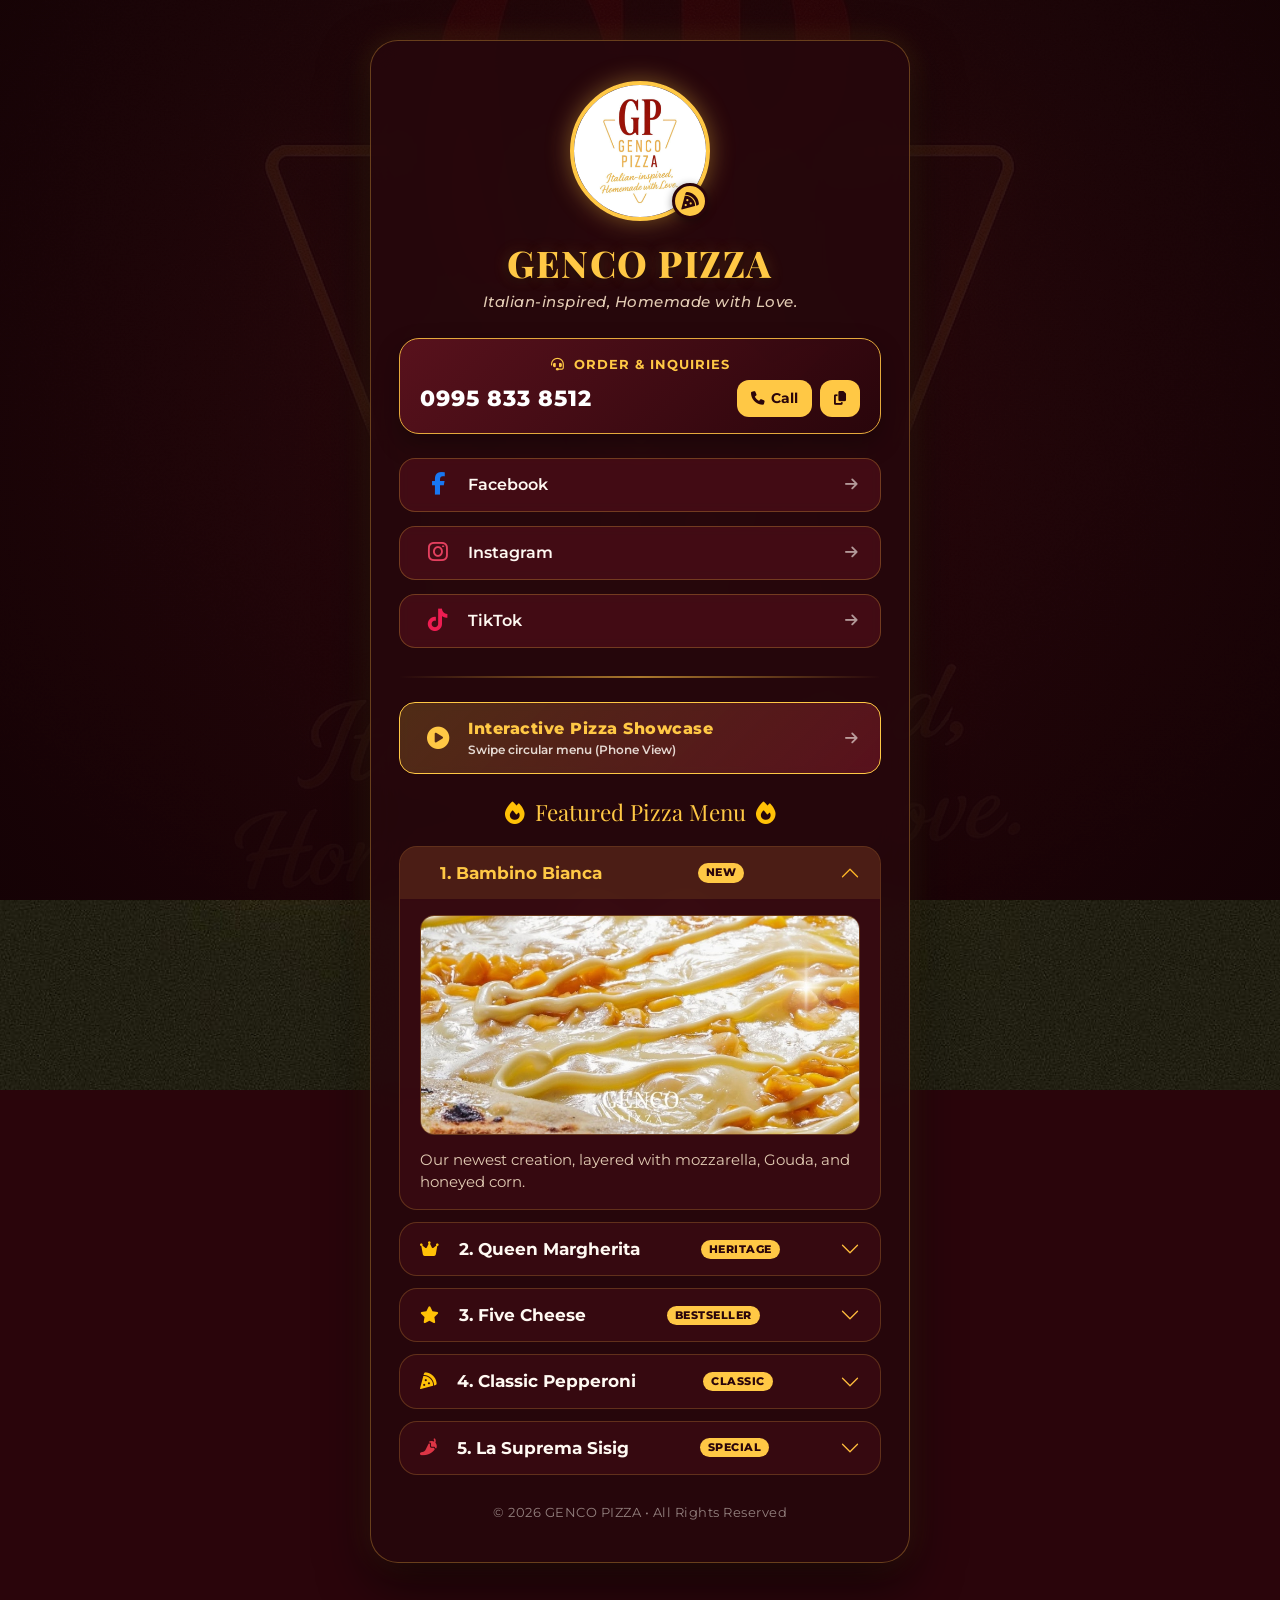
==== commit 2b39aaa3: "Add Featured Pizza Menu swipeable circular carousel with 5 pizzas, watermark background, and mobile-" ====
--- a/genco/wwwroot/index.html
+++ b/genco/wwwroot/index.html
@@ -2,719 +2,632 @@
 <html lang="en">
 <head>
     <meta charset="utf-8" />
-    <meta name="viewport" content="width=device-width, initial-scale=1.0, maximum-scale=1.0, user-scalable=no" />
+    <meta name="viewport" content="width=device-width, initial-scale=1.0" />
     <title>GENCO PIZZA | Profile & Menu</title>
+    <!-- Favicon -->
     <link rel="icon" type="image/x-icon" href="images/genco-profile.jpg" />
-    <!-- Google Fonts – Cormorant Garamond (elegant serif) + DM Sans (clean body) -->
+    <!-- Google Fonts -->
     <link rel="preconnect" href="https://fonts.googleapis.com">
     <link rel="preconnect" href="https://fonts.gstatic.com" crossorigin>
-    <link href="https://fonts.googleapis.com/css2?family=Cormorant+Garamond:ital,wght@0,400;0,600;0,700;1,400;1,600&family=DM+Sans:ital,wght@0,300;0,400;0,500;0,600;0,700&display=swap" rel="stylesheet">
-    <!-- FontAwesome -->
+    <link href="https://fonts.googleapis.com/css2?family=Montserrat:ital,wght@0,300;0,400;0,600;0,700;0,800;1,400&family=Playfair+Display:ital,wght@0,600;0,800;1,600&display=swap" rel="stylesheet">
+    <!-- FontAwesome & Bootstrap Icons -->
     <link rel="stylesheet" href="https://cdnjs.cloudflare.com/ajax/libs/font-awesome/6.5.1/css/all.min.css" />
+    <link rel="stylesheet" href="https://cdn.jsdelivr.net/npm/bootstrap-icons@1.11.3/font/bootstrap-icons.min.css">
     <!-- Bootstrap CSS -->
     <link rel="stylesheet" href="https://cdn.jsdelivr.net/npm/bootstrap@5.3.2/dist/css/bootstrap.min.css" />
-
+    
     <style>
         :root {
-            --maroon: #4A0E17;
-            --maroon-dark: #1E0408;
-            --gold: #E5A93C;
-            --gold-bright: #FFC845;
-            --gold-hover: #FFE082;
-            --card-bg: rgba(30, 4, 8, 0.92);
-            --card-border: rgba(229,169,60,0.3);
-            --text-light: #FFF9F2;
-            --text-muted: #D4B896;
-        }
-
-        *, *::before, *::after { box-sizing: border-box; }
-
-        html {
-            scroll-behavior: smooth;
-            -webkit-text-size-adjust: 100%;
-        }
-
-        body {
+            --genco-maroon: #4A0E17;
+            --genco-maroon-dark: #2A050B;
+            --genco-maroon-light: #6A1825;
+            --genco-yellow: #E5A93C;
+            --genco-gold: #FFC845;
+            --genco-gold-hover: #FFE082;
+            --genco-card-bg: rgba(38, 7, 12, 0.88);
+            --genco-card-border: rgba(229, 169, 60, 0.35);
+            --genco-text-light: #FFF9F2;
+            --genco-text-muted: #E2CBB3;
+        }
+
+        html, body {
+            min-height: 100vh;
+            font-family: 'Montserrat', sans-serif;
+            color: var(--genco-text-light);
             margin: 0;
             padding: 0;
-            font-family: 'DM Sans', sans-serif;
-            color: var(--text-light);
-            background: var(--maroon-dark);
-            overflow-x: hidden;
-        }
-
-        /* ─── BG ─── */
-        .bg-layer {
-            position: fixed; inset: 0;
-            background: url('images/genco-bg.jpg') center/cover no-repeat;
-            z-index: 0;
-        }
-        .bg-overlay {
-            position: fixed; inset: 0;
-            background: radial-gradient(ellipse at 50% 30%, rgba(30,4,8,.55), rgba(10,1,3,.94));
+            background-color: var(--genco-maroon-dark);
+        }
+
+        .genco-body {
+            position: relative;
+            background-image: url('images/genco-bg.jpg');
+            background-size: cover;
+            background-position: center;
+            background-repeat: no-repeat;
+            background-attachment: fixed;
+        }
+
+        .genco-bg-overlay {
+            position: fixed;
+            top: 0;
+            left: 0;
+            width: 100%;
+            height: 100%;
+            background: radial-gradient(circle at center, rgba(42, 5, 11, 0.65) 0%, rgba(20, 2, 5, 0.92) 100%),
+                        linear-gradient(to bottom, rgba(74, 14, 23, 0.5), rgba(42, 5, 11, 0.85));
             z-index: 1;
             pointer-events: none;
         }
 
-        /* ─── MAIN WRAPPER ─── */
-        .page-wrapper {
+        .genco-main-wrapper {
             position: relative;
             z-index: 2;
-            display: flex;
-            flex-direction: column;
-            align-items: center;
-            padding: 0 0 40px 0;
             min-height: 100vh;
-        }
-
-        /* ─── PROFILE CARD ─── */
-        .profile-section {
+            display: flex;
+            justify-content: center;
+            align-items: center;
+            padding: 40px 15px;
+        }
+
+        .genco-profile-card {
             width: 100%;
-            max-width: 420px;
-            padding: 36px 20px 28px;
-            text-align: center;
-        }
-
-        .avatar-ring {
+            max-width: 540px;
+            background: var(--genco-card-bg);
+            backdrop-filter: blur(16px);
+            -webkit-backdrop-filter: blur(16px);
+            border: 1.5px solid var(--genco-card-border);
+            border-radius: 28px;
+            padding: 40px 28px;
+            box-shadow: 0 20px 50px rgba(0, 0, 0, 0.6), 0 0 30px rgba(229, 169, 60, 0.15);
+        }
+
+        /* Header & Avatar */
+        .avatar-container {
             position: relative;
-            width: 120px; height: 120px;
-            margin: 0 auto 16px;
-        }
-        .avatar-ring img {
-            width: 100%; height: 100%;
-            object-fit: cover;
-            border-radius: 50%;
-            border: 3.5px solid var(--gold);
-            box-shadow: 0 0 22px rgba(229,169,60,.35);
-            transition: transform .3s, box-shadow .3s;
-        }
-        .avatar-ring img:hover {
-            transform: scale(1.05);
-            box-shadow: 0 0 30px rgba(229,169,60,.6);
-        }
-        .avatar-ring .badge-icon {
-            position: absolute; bottom: 0; right: 0;
-            width: 32px; height: 32px;
-            background: var(--gold);
-            color: var(--maroon-dark);
-            border-radius: 50%;
-            display: grid; place-items: center;
-            font-size: .9rem;
-            border: 3px solid var(--maroon-dark);
-        }
-
-        .brand-name {
-            font-family: 'Cormorant Garamond', serif;
-            font-weight: 700;
-            font-size: 2rem;
-            color: var(--gold);
-            letter-spacing: 2px;
-            margin: 0 0 4px;
-            text-shadow: 0 2px 12px rgba(0,0,0,.5);
-        }
-        .brand-tagline {
-            font-size: .85rem;
-            font-style: italic;
-            color: var(--text-muted);
-            margin: 0 0 22px;
-        }
-
-        /* ─── PHONE CARD ─── */
-        .phone-strip {
-            background: linear-gradient(135deg, rgba(90,16,28,.7), rgba(30,4,8,.9));
-            border: 1.5px solid var(--gold);
-            border-radius: 16px;
-            padding: 14px 16px;
-            margin: 0 auto 20px;
-            max-width: 420px;
-        }
-        .phone-strip-label {
-            font-size: .7rem;
-            text-transform: uppercase;
-            letter-spacing: 1px;
-            color: var(--gold);
-            font-weight: 700;
-            margin-bottom: 4px;
-        }
-        .phone-strip-body {
-            display: flex;
-            align-items: center;
-            justify-content: space-between;
-            gap: 8px;
-        }
-        .phone-num {
-            font-size: 1.15rem;
-            font-weight: 800;
-            letter-spacing: .5px;
-        }
-        .phone-btns { display: flex; gap: 6px; }
-        .phone-btn {
-            background: var(--gold);
-            color: var(--maroon-dark);
-            border: none;
-            padding: 7px 12px;
-            border-radius: 10px;
-            font-weight: 700;
-            font-size: .8rem;
-            text-decoration: none;
-            display: inline-flex;
-            align-items: center;
-            gap: 5px;
-            cursor: pointer;
-            transition: background .2s, transform .2s;
-        }
-        .phone-btn:hover {
-            background: var(--gold-hover);
-            transform: scale(1.05);
-        }
-
-        /* ─── SOCIAL LINKS ─── */
-        .socials {
-            display: flex;
-            flex-direction: column;
-            gap: 10px;
-            max-width: 420px;
-            width: 100%;
-            margin: 0 auto 10px;
-            padding: 0 20px;
-        }
-        .social-link {
-            display: flex;
-            align-items: center;
-            justify-content: space-between;
-            padding: 13px 18px;
-            border-radius: 14px;
-            background: rgba(80,14,24,.45);
-            border: 1.5px solid var(--card-border);
-            color: var(--text-light);
-            text-decoration: none;
-            font-weight: 600;
-            font-size: .9rem;
-            transition: all .3s ease;
-        }
-        .social-link:hover {
-            background: rgba(229,169,60,.15);
-            border-color: var(--gold);
-            color: var(--gold);
-            transform: translateY(-2px);
-            box-shadow: 0 6px 16px rgba(0,0,0,.35);
-        }
-        .social-link .icon { font-size: 1.2rem; width: 28px; text-align: center; margin-right: 12px; }
-        .social-link .arrow { opacity: .5; transition: transform .3s, opacity .3s; }
-        .social-link:hover .arrow { opacity: 1; transform: translateX(3px); }
-        .sl-fb .icon { color: #1877F2; }
-        .sl-ig .icon { color: #E4405F; }
-        .sl-tk .icon { color: #EE1D52; }
-
-        /* ─── DIVIDER ─── */
-        .gold-divider {
-            height: 2px;
-            max-width: 420px;
-            width: calc(100% - 40px);
-            margin: 22px auto;
-            background: linear-gradient(90deg, transparent, var(--gold), transparent);
-            opacity: .6;
-        }
-
-        /* ─── SECTION TITLE ─── */
-        .menu-heading {
-            font-family: 'Cormorant Garamond', serif;
-            font-weight: 700;
-            font-size: 1.3rem;
-            color: var(--gold);
-            text-align: center;
-            margin: 0 0 8px;
-            display: flex;
-            align-items: center;
-            justify-content: center;
-            gap: 8px;
-        }
-
-        /* ─── 3D CAROUSEL ─── */
-        .carousel-viewport {
-            width: 100%;
-            max-width: 420px;
-            height: 320px;
-            perspective: 900px;
-            margin: 0 auto;
-            position: relative;
-            overflow: visible;
-            cursor: grab;
-            touch-action: pan-y;
-        }
-        .carousel-viewport:active { cursor: grabbing; }
-
-        .carousel-ring {
-            width: 100%;
-            height: 100%;
-            position: relative;
-            transform-style: preserve-3d;
-            transition: transform .6s cubic-bezier(.25,.8,.25,1);
-        }
-
-        .carousel-item-3d {
-            position: absolute;
-            width: 200px;
-            height: 200px;
-            left: 50%;
-            top: 50%;
-            margin-left: -100px;
-            margin-top: -100px;
-            backface-visibility: hidden;
-            border-radius: 50%;
-            overflow: hidden;
-            border: 3px solid var(--gold);
-            box-shadow: 0 8px 30px rgba(0,0,0,.5), 0 0 15px rgba(229,169,60,.2);
-            cursor: pointer;
-            transition: box-shadow .3s, border-color .3s;
-        }
-        .carousel-item-3d img {
+            width: 140px;
+            height: 140px;
+            margin: 0 auto 20px auto;
+        }
+
+        .profile-avatar {
             width: 100%;
             height: 100%;
             object-fit: cover;
-            pointer-events: none;
-        }
-        .carousel-item-3d.active-slide {
-            border-color: var(--gold-bright);
-            box-shadow: 0 8px 40px rgba(0,0,0,.6), 0 0 25px rgba(255,200,69,.4);
-        }
-
-        /* Navigation dots */
-        .carousel-dots {
-            display: flex;
+            border-radius: 50%;
+            border: 4px solid var(--genco-gold);
+            box-shadow: 0 0 25px rgba(255, 200, 69, 0.4), inset 0 0 10px rgba(0,0,0,0.5);
+            transition: transform 0.3s ease, box-shadow 0.3s ease;
+        }
+
+        .profile-avatar:hover {
+            transform: scale(1.04);
+            box-shadow: 0 0 35px rgba(255, 200, 69, 0.7);
+        }
+
+        .avatar-badge {
+            position: absolute;
+            bottom: 2px;
+            right: 2px;
+            background: var(--genco-gold);
+            color: var(--genco-maroon-dark);
+            width: 36px;
+            height: 36px;
+            border-radius: 50%;
+            display: flex;
+            align-items: center;
             justify-content: center;
+            font-size: 1.1rem;
+            border: 3px solid var(--genco-maroon-dark);
+            box-shadow: 0 2px 8px rgba(0,0,0,0.4);
+        }
+
+        .genco-title {
+            font-family: 'Playfair Display', serif;
+            font-weight: 800;
+            font-size: 2.3rem;
+            color: var(--genco-gold);
+            letter-spacing: 1.5px;
+            margin-bottom: 6px;
+            text-shadow: 0 2px 10px rgba(0, 0, 0, 0.6), 0 0 15px rgba(229, 169, 60, 0.3);
+        }
+
+        .genco-subtitle {
+            font-size: 0.95rem;
+            font-weight: 500;
+            font-style: italic;
+            color: var(--genco-text-muted);
+            margin-bottom: 24px;
+            letter-spacing: 0.5px;
+        }
+
+        .genco-divider {
+            height: 2px;
+            background: linear-gradient(90deg, transparent, var(--genco-yellow), transparent);
+            margin: 24px 0;
+            opacity: 0.7;
+        }
+
+        /* Contact & Social Links */
+        .social-links-container {
+            display: flex;
+            flex-direction: column;
+            gap: 14px;
+            margin-bottom: 28px;
+        }
+
+        .social-btn {
+            display: flex;
+            align-items: center;
+            justify-content: space-between;
+            padding: 14px 22px;
+            border-radius: 16px;
+            background: rgba(110, 22, 36, 0.4);
+            border: 1.5px solid rgba(229, 169, 60, 0.3);
+            color: var(--genco-text-light);
+            text-decoration: none;
+            font-weight: 600;
+            font-size: 1rem;
+            transition: all 0.3s cubic-bezier(0.25, 0.8, 0.25, 1);
+            backdrop-filter: blur(5px);
+        }
+
+        .social-btn:hover {
+            background: rgba(229, 169, 60, 0.18);
+            border-color: var(--genco-gold);
+            color: var(--genco-gold);
+            transform: translateY(-3px);
+            box-shadow: 0 8px 20px rgba(0, 0, 0, 0.4), 0 0 15px rgba(255, 200, 69, 0.25);
+        }
+
+        .social-btn-content {
+            display: flex;
+            align-items: center;
+            gap: 14px;
+        }
+
+        .social-icon {
+            font-size: 1.4rem;
+            width: 32px;
+            text-align: center;
+        }
+
+        .social-btn-phone .social-icon { color: #4CAF50; }
+        .social-btn-fb .social-icon { color: #1877F2; }
+        .social-btn-ig .social-icon { color: #E4405F; }
+        .social-btn-tiktok .social-icon { color: #EE1D52; }
+
+        .social-arrow {
+            font-size: 0.9rem;
+            opacity: 0.6;
+            transition: transform 0.3s ease, opacity 0.3s ease;
+        }
+
+        .social-btn:hover .social-arrow {
+            opacity: 1;
+            transform: translateX(4px);
+        }
+
+        /* Phone Quick Call Action Card */
+        .phone-card {
+            background: linear-gradient(135deg, rgba(110, 22, 36, 0.7), rgba(42, 5, 11, 0.9));
+            border: 1.5px solid var(--genco-yellow);
+            border-radius: 20px;
+            padding: 16px 20px;
+            margin-bottom: 24px;
+            box-shadow: 0 10px 25px rgba(0, 0, 0, 0.3);
+        }
+
+        .phone-card-title {
+            font-size: 0.8rem;
+            text-transform: uppercase;
+            letter-spacing: 1px;
+            color: var(--genco-gold);
+            font-weight: 700;
+            margin-bottom: 6px;
+        }
+
+        .phone-card-body {
+            display: flex;
+            align-items: center;
+            justify-content: space-between;
+        }
+
+        .phone-number-display {
+            font-size: 1.35rem;
+            font-weight: 800;
+            letter-spacing: 1px;
+            color: #FFFFFF;
+        }
+
+        .phone-actions {
+            display: flex;
             gap: 8px;
-            margin: 10px 0 8px;
-        }
-        .carousel-dot {
-            width: 10px; height: 10px;
-            border-radius: 50%;
-            background: rgba(229,169,60,.3);
-            border: 1.5px solid var(--gold);
+        }
+
+        .phone-action-btn {
+            background: var(--genco-gold);
+            color: var(--genco-maroon-dark);
+            border: none;
+            padding: 8px 14px;
+            border-radius: 12px;
+            font-weight: 700;
+            font-size: 0.85rem;
+            text-decoration: none;
+            display: inline-flex;
+            align-items: center;
+            gap: 6px;
+            transition: all 0.25s ease;
             cursor: pointer;
-            transition: background .3s, transform .3s;
-        }
-        .carousel-dot.active {
-            background: var(--gold);
-            transform: scale(1.3);
-        }
-
-        /* Pizza name under carousel */
-        .carousel-pizza-name {
-            font-family: 'Cormorant Garamond', serif;
+        }
+
+        .phone-action-btn:hover {
+            background: var(--genco-gold-hover);
+            color: var(--genco-maroon);
+            transform: scale(1.05);
+            box-shadow: 0 4px 12px rgba(255, 200, 69, 0.4);
+        }
+
+        /* Section Title */
+        .section-title {
+            font-family: 'Playfair Display', serif;
+            font-size: 1.4rem;
+            color: var(--genco-gold);
+            margin-bottom: 16px;
+            display: flex;
+            align-items: center;
+            justify-content: center;
+            gap: 10px;
+        }
+
+        /* Accordion Menu */
+        .genco-accordion {
+            --bs-accordion-bg: transparent;
+            --bs-accordion-border-color: rgba(229, 169, 60, 0.25);
+            display: flex;
+            flex-direction: column;
+            gap: 12px;
+        }
+
+        .genco-accordion-item {
+            background: rgba(65, 12, 21, 0.6) !important;
+            border: 1.5px solid rgba(229, 169, 60, 0.25) !important;
+            border-radius: 18px !important;
+            overflow: hidden;
+            transition: border-color 0.3s ease;
+        }
+
+        .genco-accordion-item:hover {
+            border-color: var(--genco-yellow) !important;
+        }
+
+        .genco-accordion-button {
+            background: transparent !important;
+            color: var(--genco-text-light) !important;
             font-weight: 700;
-            font-size: 1.5rem;
-            color: var(--gold);
-            text-align: center;
-            margin: 4px 0 2px;
-            text-shadow: 0 2px 8px rgba(0,0,0,.4);
-            transition: opacity .4s;
-        }
-        .carousel-pizza-badge {
-            display: inline-block;
-            background: var(--gold);
-            color: var(--maroon-dark);
-            font-family: 'DM Sans', sans-serif;
-            font-size: .65rem;
+            font-size: 1.05rem;
+            padding: 16px 20px !important;
+            box-shadow: none !important;
+            display: flex;
+            align-items: center;
+            gap: 12px;
+        }
+
+        .genco-accordion-button::after {
+            filter: invert(75%) sepia(80%) saturate(400%) hue-rotate(350deg);
+        }
+
+        .genco-accordion-button:not(.collapsed) {
+            color: var(--genco-gold) !important;
+            background: rgba(229, 169, 60, 0.12) !important;
+        }
+
+        .pizza-badge {
+            background: var(--genco-gold);
+            color: var(--genco-maroon-dark);
+            font-size: 0.7rem;
             font-weight: 800;
-            padding: 2px 8px;
+            padding: 3px 8px;
             border-radius: 20px;
             text-transform: uppercase;
-            letter-spacing: .5px;
-        }
-
-        /* ─── DETAIL CARD (scroll-triggered zoom target) ─── */
-        .pizza-detail-card {
-            max-width: 420px;
-            width: calc(100% - 32px);
-            margin: 0 auto 20px;
-            background: rgba(50,8,16,.7);
-            border: 1.5px solid var(--card-border);
-            border-radius: 20px;
+            letter-spacing: 0.5px;
+            margin-left: auto;
+        }
+
+        .pizza-img-wrapper {
+            width: 100%;
+            height: 220px;
+            border-radius: 14px;
             overflow: hidden;
-            opacity: 0;
-            transform: translateY(30px) scale(.95);
-            transition: opacity .6s ease, transform .6s ease;
-        }
-        .pizza-detail-card.visible {
-            opacity: 1;
-            transform: translateY(0) scale(1);
-        }
-
-        .detail-img-wrap {
-            width: 100%;
-            aspect-ratio: 1/1;
-            overflow: hidden;
-            position: relative;
-        }
-        .detail-img-wrap img {
+            margin-bottom: 14px;
+            border: 1px solid rgba(229, 169, 60, 0.3);
+        }
+
+        .pizza-img {
             width: 100%;
             height: 100%;
             object-fit: cover;
-            transition: transform .5s ease;
-        }
-        .pizza-detail-card.visible .detail-img-wrap img {
-            transform: scale(1.02);
-        }
-        .detail-img-overlay {
-            position: absolute;
-            bottom: 0; left: 0; right: 0;
-            padding: 20px 16px 14px;
-            background: linear-gradient(transparent, rgba(10,1,3,.85));
-        }
-        .detail-img-overlay h3 {
-            font-family: 'Cormorant Garamond', serif;
-            font-weight: 700;
-            font-size: 1.5rem;
-            color: #fff;
-            margin: 0 0 2px;
-        }
-        .detail-body {
-            padding: 16px 18px 18px;
-        }
-        .detail-body p {
-            font-size: .88rem;
-            line-height: 1.55;
-            color: var(--text-muted);
-            margin: 0;
-        }
-
-        /* ─── FOOTER ─── */
-        .site-footer {
+            transition: transform 0.4s ease;
+        }
+
+        .genco-accordion-item:hover .pizza-img {
+            transform: scale(1.05);
+        }
+
+        .pizza-description {
+            font-size: 0.92rem;
+            line-height: 1.5;
+            color: var(--genco-text-muted);
+            margin-bottom: 0;
+        }
+
+        /* Footer Note */
+        .genco-footer-note {
             text-align: center;
-            font-size: .75rem;
-            color: rgba(255,249,242,.4);
-            padding: 20px 0 12px;
-            letter-spacing: .5px;
-        }
-
-        /* ─── COPY TOAST ─── */
+            font-size: 0.8rem;
+            color: rgba(255, 249, 242, 0.5);
+            margin-top: 28px;
+            letter-spacing: 0.5px;
+        }
+
+        /* Toast Copy Feedback */
         .copy-toast {
             position: fixed;
-            bottom: 20px;
+            bottom: 25px;
             left: 50%;
-            transform: translateX(-50%) translateY(80px);
-            background: var(--gold);
-            color: var(--maroon-dark);
+            transform: translateX(-50%) translateY(100px);
+            background: var(--genco-gold);
+            color: var(--genco-maroon-dark);
             font-weight: 700;
-            padding: 10px 20px;
+            padding: 10px 22px;
             border-radius: 25px;
-            box-shadow: 0 8px 20px rgba(0,0,0,.5);
+            box-shadow: 0 10px 25px rgba(0,0,0,0.5);
             z-index: 9999;
             opacity: 0;
-            transition: all .4s cubic-bezier(.175,.885,.32,1.275);
-            font-size: .85rem;
-        }
+            transition: all 0.4s cubic-bezier(0.175, 0.885, 0.32, 1.275);
+        }
+
         .copy-toast.show {
             opacity: 1;
             transform: translateX(-50%) translateY(0);
         }
 
-        /* ─── MOBILE-FIRST RESPONSIVE ─── */
-        @media (max-width: 380px) {
-            .brand-name { font-size: 1.7rem; }
-            .phone-num { font-size: 1rem; }
-            .carousel-viewport { height: 280px; }
-            .carousel-item-3d { width: 160px; height: 160px; margin-left: -80px; margin-top: -80px; }
-            .carousel-pizza-name { font-size: 1.25rem; }
-        }
-        @media (min-width: 480px) {
-            .carousel-viewport { height: 360px; }
-            .carousel-item-3d { width: 220px; height: 220px; margin-left: -110px; margin-top: -110px; }
-        }
-        @media (min-width: 768px) {
-            .profile-section { padding-top: 50px; }
-            .carousel-viewport { height: 400px; }
-            .carousel-item-3d { width: 240px; height: 240px; margin-left: -120px; margin-top: -120px; }
-        }
-
-        /* ─── AUTO-SPIN ANIMATION ─── */
-        @keyframes autoSpin {
-            from { transform: rotateY(var(--start-angle)); }
-            to   { transform: rotateY(var(--end-angle)); }
-        }
-        .carousel-ring.auto-spinning {
-            animation: autoSpin 25s linear infinite;
+        @media (max-width: 480px) {
+            .genco-profile-card {
+                padding: 30px 18px;
+                border-radius: 22px;
+            }
+            .genco-title {
+                font-size: 1.85rem;
+            }
+            .phone-number-display {
+                font-size: 1.15rem;
+            }
+            .pizza-img-wrapper {
+                height: 180px;
+            }
         }
     </style>
 </head>
-<body>
-    <div class="bg-layer"></div>
-    <div class="bg-overlay"></div>
-
-    <div class="page-wrapper">
-
-        <!-- ══════ PROFILE ══════ -->
-        <section class="profile-section">
-            <div class="avatar-ring">
-                <img src="images/genco-profile.jpg" alt="GENCO PIZZA Logo" />
-                <div class="badge-icon"><i class="fa-solid fa-pizza-slice"></i></div>
+<body class="genco-body">
+    <div class="genco-bg-overlay"></div>
+
+    <main role="main" class="genco-main-wrapper">
+        <div class="genco-profile-card text-center">
+
+            <!-- Profile Avatar & Header -->
+            <div class="avatar-container">
+                <img src="images/genco-profile.jpg" alt="GENCO PIZZA Logo" class="profile-avatar" />
+                <div class="avatar-badge">
+                    <i class="fa-solid fa-pizza-slice"></i>
+                </div>
             </div>
-            <h1 class="brand-name">GENCO PIZZA</h1>
-            <p class="brand-tagline">Italian-inspired, Homemade with Love.</p>
-        </section>
-
-        <!-- ══════ PHONE ══════ -->
-        <div class="phone-strip">
-            <div class="phone-strip-label"><i class="fa-solid fa-headset me-1"></i> Order & Inquiries</div>
-            <div class="phone-strip-body">
-                <span class="phone-num">0995 833 8512</span>
-                <div class="phone-btns">
-                    <a href="tel:09958338512" class="phone-btn"><i class="fa-solid fa-phone"></i> Call</a>
-                    <button class="phone-btn" onclick="copyNum()"><i class="fa-solid fa-copy"></i></button>
+
+            <h1 class="genco-title">GENCO PIZZA</h1>
+            <p class="genco-subtitle">Italian-inspired, Homemade with Love.</p>
+
+            <!-- Quick Call & Contact Card -->
+            <div class="phone-card">
+                <div class="phone-card-title">
+                    <i class="fa-solid fa-headset me-1"></i> Order & Inquiries
+                </div>
+                <div class="phone-card-body">
+                    <div class="phone-number-display">0995 833 8512</div>
+                    <div class="phone-actions">
+                        <a href="tel:09958338512" class="phone-action-btn" title="Call Now">
+                            <i class="fa-solid fa-phone"></i> Call
+                        </a>
+                        <button type="button" class="phone-action-btn" onclick="copyToClipboard('09958338512')" title="Copy Number">
+                            <i class="fa-solid fa-copy"></i>
+                        </button>
+                    </div>
                 </div>
             </div>
+
+            <!-- Social Media Links -->
+            <div class="social-links-container">
+                <!-- Facebook -->
+                <a href="https://www.facebook.com/gencopizza/" target="_blank" rel="noopener noreferrer" class="social-btn social-btn-fb">
+                    <div class="social-btn-content">
+                        <i class="fa-brands fa-facebook-f social-icon"></i>
+                        <span>Facebook</span>
+                    </div>
+                    <i class="fa-solid fa-arrow-right social-arrow"></i>
+                </a>
+
+                <!-- Instagram -->
+                <a href="https://www.instagram.com/gencopizzadavaocity/" target="_blank" rel="noopener noreferrer" class="social-btn social-btn-ig">
+                    <div class="social-btn-content">
+                        <i class="fa-brands fa-instagram social-icon"></i>
+                        <span>Instagram</span>
+                    </div>
+                    <i class="fa-solid fa-arrow-right social-arrow"></i>
+                </a>
+
+                <!-- TikTok -->
+                <a href="https://www.tiktok.com/@genco.pizza.davao" target="_blank" rel="noopener noreferrer" class="social-btn social-btn-tiktok">
+                    <div class="social-btn-content">
+                        <i class="fa-brands fa-tiktok social-icon"></i>
+                        <span>TikTok</span>
+                    </div>
+                    <i class="fa-solid fa-arrow-right social-arrow"></i>
+                </a>
+            </div>
+
+            <div class="genco-divider"></div>
+
+            <!-- Featured Pizza Menu Showcase Link -->
+            <a href="pizza-carousel.html" class="social-btn" style="background: linear-gradient(135deg, rgba(255, 200, 69, 0.2), rgba(110, 22, 36, 0.7)); border-color: var(--genco-gold); margin-bottom: 22px;">
+                <div class="social-btn-content">
+                    <i class="fa-solid fa-circle-play social-icon" style="color: var(--genco-gold);"></i>
+                    <div class="text-start">
+                        <div style="font-weight: 800; color: var(--genco-gold); letter-spacing: 0.5px;">Interactive Pizza Showcase</div>
+                        <div style="font-size: 0.78rem; opacity: 0.85;">Swipe circular menu (Phone View)</div>
+                    </div>
+                </div>
+                <i class="fa-solid fa-arrow-right social-arrow"></i>
+            </a>
+
+            <!-- Featured Pizza Menu Dropdown / Accordion -->
+            <div class="section-title">
+                <i class="fa-solid fa-fire text-warning"></i> Featured Pizza Menu <i class="fa-solid fa-fire text-warning"></i>
+            </div>
+
+            <div class="accordion genco-accordion" id="pizzaMenuAccordion">
+                
+                <!-- 1st Pizza: Bambino Bianca -->
+                <div class="accordion-item genco-accordion-item">
+                    <h2 class="accordion-header" id="headingZero">
+                        <button class="accordion-button genco-accordion-button" type="button" data-bs-toggle="collapse" data-bs-target="#collapseZero" aria-expanded="true" aria-controls="collapseZero">
+                            <i class="fa-solid fa-sparkles text-warning me-2"></i>
+                            <span>1. Bambino Bianca</span>
+                            <span class="pizza-badge">New</span>
+                        </button>
+                    </h2>
+                    <div id="collapseZero" class="accordion-collapse collapse show" aria-labelledby="headingZero" data-bs-parent="#pizzaMenuAccordion">
+                        <div class="accordion-body text-start">
+                            <div class="pizza-img-wrapper">
+                                <img src="images/bambino-bianca.jpg" alt="Bambino Bianca Pizza" class="pizza-img" />
+                            </div>
+                            <p class="pizza-description">
+                                Our newest creation, layered with mozzarella, Gouda, and honeyed corn.
+                            </p>
+                        </div>
+                    </div>
+                </div>
+
+                <!-- 2nd Pizza: Queen Margherita -->
+                <div class="accordion-item genco-accordion-item">
+                    <h2 class="accordion-header" id="headingMargherita">
+                        <button class="accordion-button genco-accordion-button collapsed" type="button" data-bs-toggle="collapse" data-bs-target="#collapseMargherita" aria-expanded="false" aria-controls="collapseMargherita">
+                            <i class="fa-solid fa-crown text-warning me-2"></i>
+                            <span>2. Queen Margherita</span>
+                            <span class="pizza-badge">Heritage</span>
+                        </button>
+                    </h2>
+                    <div id="collapseMargherita" class="accordion-collapse collapse" aria-labelledby="headingMargherita" data-bs-parent="#pizzaMenuAccordion">
+                        <div class="accordion-body text-start">
+                            <div class="pizza-img-wrapper">
+                                <img src="images/queen-margherita.jpg" alt="Queen Margherita Pizza" class="pizza-img" />
+                            </div>
+                            <p class="pizza-description">
+                                Mozzarella, Parmigiano Reggiano, cherry tomatoes, and fresh basil.
+                            </p>
+                        </div>
+                    </div>
+                </div>
+
+                <!-- 3rd Pizza: Five Cheese -->
+                <div class="accordion-item genco-accordion-item">
+                    <h2 class="accordion-header" id="headingThree">
+                        <button class="accordion-button genco-accordion-button collapsed" type="button" data-bs-toggle="collapse" data-bs-target="#collapseThree" aria-expanded="false" aria-controls="collapseThree">
+                            <i class="fa-solid fa-star text-warning me-2"></i>
+                            <span>3. Five Cheese</span>
+                            <span class="pizza-badge">Bestseller</span>
+                        </button>
+                    </h2>
+                    <div id="collapseThree" class="accordion-collapse collapse" aria-labelledby="headingThree" data-bs-parent="#pizzaMenuAccordion">
+                        <div class="accordion-body text-start">
+                            <div class="pizza-img-wrapper">
+                                <img src="images/five-cheese.jpg" alt="Five Cheese Pizza" class="pizza-img" />
+                            </div>
+                            <p class="pizza-description">
+                                Our bestseller. Five cheeses. Zero notes.
+                            </p>
+                        </div>
+                    </div>
+                </div>
+
+                <!-- 4th Pizza: Classic Pepperoni -->
+                <div class="accordion-item genco-accordion-item">
+                    <h2 class="accordion-header" id="headingTwo">
+                        <button class="accordion-button genco-accordion-button collapsed" type="button" data-bs-toggle="collapse" data-bs-target="#collapseTwo" aria-expanded="false" aria-controls="collapseTwo">
+                            <i class="fa-solid fa-pizza-slice text-warning me-2"></i>
+                            <span>4. Classic Pepperoni</span>
+                            <span class="pizza-badge">Classic</span>
+                        </button>
+                    </h2>
+                    <div id="collapseTwo" class="accordion-collapse collapse" aria-labelledby="headingTwo" data-bs-parent="#pizzaMenuAccordion">
+                        <div class="accordion-body text-start">
+                            <div class="pizza-img-wrapper">
+                                <img src="images/classic-pepperoni.jpg" alt="Classic Pepperoni Pizza" class="pizza-img" />
+                            </div>
+                            <p class="pizza-description">
+                                Mozzarella, cheddar, and salame piccante (a spicy Italian cured sausage seasoned with chili peppers and paprika).
+                            </p>
+                        </div>
+                    </div>
+                </div>
+
+                <!-- 5th Pizza: La Suprema Sisig -->
+                <div class="accordion-item genco-accordion-item">
+                    <h2 class="accordion-header" id="headingOne">
+                        <button class="accordion-button genco-accordion-button collapsed" type="button" data-bs-toggle="collapse" data-bs-target="#collapseOne" aria-expanded="false" aria-controls="collapseOne">
+                            <i class="fa-solid fa-pepper-hot text-danger me-2"></i>
+                            <span>5. La Suprema Sisig</span>
+                            <span class="pizza-badge">Special</span>
+                        </button>
+                    </h2>
+                    <div id="collapseOne" class="accordion-collapse collapse" aria-labelledby="headingOne" data-bs-parent="#pizzaMenuAccordion">
+                        <div class="accordion-body text-start">
+                            <div class="pizza-img-wrapper">
+                                <img src="images/la-suprema-sisig.jpg" alt="La Suprema Sisig Pizza" class="pizza-img" />
+                            </div>
+                            <p class="pizza-description">
+                                Chicken or pork sisig from HotMess, butter, mozzarella, cheddar, onions, chili, quail eggs, and mayonnaise.
+                            </p>
+                        </div>
+                    </div>
+                </div>
+
+            </div>
+
+            <div class="genco-footer-note">
+                &copy; 2026 GENCO PIZZA &bull; All Rights Reserved
+            </div>
+
         </div>
-
-        <!-- ══════ SOCIALS ══════ -->
-        <div class="socials">
-            <a href="https://www.facebook.com/gencopizza/" target="_blank" rel="noopener" class="social-link sl-fb">
-                <span><i class="fa-brands fa-facebook-f icon"></i>Facebook</span>
-                <i class="fa-solid fa-arrow-right arrow"></i>
-            </a>
-            <a href="https://www.instagram.com/gencopizzadavaocity/" target="_blank" rel="noopener" class="social-link sl-ig">
-                <span><i class="fa-brands fa-instagram icon"></i>Instagram</span>
-                <i class="fa-solid fa-arrow-right arrow"></i>
-            </a>
-            <a href="https://www.tiktok.com/@genco.pizza.davao" target="_blank" rel="noopener" class="social-link sl-tk">
-                <span><i class="fa-brands fa-tiktok icon"></i>TikTok</span>
-                <i class="fa-solid fa-arrow-right arrow"></i>
-            </a>
-        </div>
-
-        <div class="gold-divider"></div>
-
-        <!-- ══════ FEATURED PIZZA CAROUSEL ══════ -->
-        <div class="menu-heading">
-            <i class="fa-solid fa-fire text-warning"></i>
-            Featured Pizza Menu
-            <i class="fa-solid fa-fire text-warning"></i>
-        </div>
-
-        <div class="carousel-viewport" id="carouselViewport">
-            <div class="carousel-ring" id="carouselRing">
-                <!-- items injected by JS -->
-            </div>
-        </div>
-
-        <div class="carousel-dots" id="carouselDots"></div>
-        <div class="carousel-pizza-name" id="carouselLabel">La Suprema Sisig</div>
-        <div style="text-align:center;margin-bottom:6px;">
-            <span class="carousel-pizza-badge" id="carouselBadge">Special</span>
-        </div>
-        <p style="text-align:center;font-size:.78rem;color:var(--text-muted);margin:0 0 12px;padding:0 20px;">
-            Swipe or tap a pizza &middot; scroll down for details
-        </p>
-
-        <!-- ══════ PIZZA DETAIL CARDS ══════ -->
-        <div class="pizza-detail-card" data-pizza="0" id="detail-0">
-            <div class="detail-img-wrap">
-                <img src="images/la-suprema-sisig.jpg" alt="La Suprema Sisig" />
-                <div class="detail-img-overlay">
-                    <h3>La Suprema Sisig</h3>
-                    <span class="carousel-pizza-badge">Special</span>
-                </div>
-            </div>
-            <div class="detail-body">
-                <p>Chicken or pork sisig from HotMess, butter, mozzarella, cheddar, onions, chili, quail eggs, and mayonnaise.</p>
-            </div>
-        </div>
-
-        <div class="pizza-detail-card" data-pizza="1" id="detail-1">
-            <div class="detail-img-wrap">
-                <img src="images/classic-pepperoni.jpg" alt="Classic Pepperoni" />
-                <div class="detail-img-overlay">
-                    <h3>Classic Pepperoni</h3>
-                    <span class="carousel-pizza-badge">Classic</span>
-                </div>
-            </div>
-            <div class="detail-body">
-                <p>Mozzarella, cheddar, and salame piccante (a spicy Italian cured sausage seasoned with chili peppers and paprika).</p>
-            </div>
-        </div>
-
-        <div class="pizza-detail-card" data-pizza="2" id="detail-2">
-            <div class="detail-img-wrap">
-                <img src="images/five-cheese.jpg" alt="Five Cheese" />
-                <div class="detail-img-overlay">
-                    <h3>Five Cheese</h3>
-                    <span class="carousel-pizza-badge">Bestseller</span>
-                </div>
-            </div>
-            <div class="detail-body">
-                <p>Our bestseller. Five cheeses. Zero notes.</p>
-            </div>
-        </div>
-
-        <div class="pizza-detail-card" data-pizza="3" id="detail-3">
-            <div class="detail-img-wrap">
-                <img src="images/bambino-bianca.jpg" alt="Bambino Bianca" />
-                <div class="detail-img-overlay">
-                    <h3>Bambino Bianca</h3>
-                    <span class="carousel-pizza-badge">New</span>
-                </div>
-            </div>
-            <div class="detail-body">
-                <p>Our newest creation, layered with mozzarella, Gouda, and honeyed corn.</p>
-            </div>
-        </div>
-
-        <div class="pizza-detail-card" data-pizza="4" id="detail-4">
-            <div class="detail-img-wrap">
-                <img src="images/queen-margherita.jpg" alt="Queen Margherita" />
-                <div class="detail-img-overlay">
-                    <h3>Queen Margherita</h3>
-                    <span class="carousel-pizza-badge">Classic</span>
-                </div>
-            </div>
-            <div class="detail-body">
-                <p>Mozzarella, Parmigiano Reggiano, cherry tomatoes, and fresh basil.</p>
-            </div>
-        </div>
-
-        <div class="site-footer">&copy; 2026 GENCO PIZZA &bull; All Rights Reserved</div>
-    </div>
-
-    <!-- Copy Toast -->
+    </main>
+
+    <!-- Copy Toast Notification -->
     <div id="copyToast" class="copy-toast">
         <i class="fa-solid fa-check-circle me-1"></i> Phone number copied!
     </div>
 
+    <!-- Bootstrap JS Bundle -->
     <script src="https://cdn.jsdelivr.net/npm/bootstrap@5.3.2/dist/js/bootstrap.bundle.min.js"></script>
     <script>
-    /* ── DATA ── */
-    const pizzas = [
-        { img: 'images/la-suprema-sisig.jpg',  name: 'La Suprema Sisig', badge: 'Special' },
-        { img: 'images/classic-pepperoni.jpg',  name: 'Classic Pepperoni', badge: 'Classic' },
-        { img: 'images/five-cheese.jpg',        name: 'Five Cheese',       badge: 'Bestseller' },
-        { img: 'images/bambino-bianca.jpg',     name: 'Bambino Bianca',    badge: 'New' },
-        { img: 'images/queen-margherita.jpg',   name: 'Queen Margherita',  badge: 'Classic' },
-    ];
-
-    const ring   = document.getElementById('carouselRing');
-    const vp     = document.getElementById('carouselViewport');
-    const dots   = document.getElementById('carouselDots');
-    const label  = document.getElementById('carouselLabel');
-    const badge  = document.getElementById('carouselBadge');
-    const N      = pizzas.length;
-    const SLICE  = 360 / N;
-    const RADIUS = 280;
-
-    let currentIndex = 0;
-    let autoTimer    = null;
-    let userTouched  = false;
-
-    /* ── BUILD ITEMS ── */
-    pizzas.forEach((p, i) => {
-        // carousel item
-        const el = document.createElement('div');
-        el.className = 'carousel-item-3d';
-        el.style.transform = `rotateY(${i * SLICE}deg) translateZ(${RADIUS}px)`;
-        el.innerHTML = `<img src="${p.img}" alt="${p.name}">`;
-        el.addEventListener('click', () => goTo(i));
-        ring.appendChild(el);
-
-        // dot
-        const dot = document.createElement('div');
-        dot.className = 'carousel-dot' + (i === 0 ? ' active' : '');
-        dot.addEventListener('click', () => goTo(i));
-        dots.appendChild(dot);
-    });
-
-    function goTo(idx) {
-        currentIndex = idx;
-        const angle = -(idx * SLICE);
-        ring.classList.remove('auto-spinning');
-        ring.style.transform = `rotateY(${angle}deg)`;
-
-        // update label
-        label.textContent = pizzas[idx].name;
-        badge.textContent = pizzas[idx].badge;
-
-        // update dots
-        document.querySelectorAll('.carousel-dot').forEach((d, i) => {
-            d.classList.toggle('active', i === idx);
-        });
-
-        // update active slide styling
-        document.querySelectorAll('.carousel-item-3d').forEach((el, i) => {
-            el.classList.toggle('active-slide', i === idx);
-        });
-
-        // scroll the matching detail card into view
-        const card = document.getElementById('detail-' + idx);
-        if (card) {
-            setTimeout(() => {
-                card.scrollIntoView({ behavior: 'smooth', block: 'center' });
-            }, 350);
-        }
-
-        resetAutoSpin();
-    }
-
-    /* ── AUTO-SPIN ── */
-    function startAutoSpin() {
-        if (userTouched) return;
-        autoTimer = setInterval(() => {
-            goTo((currentIndex + 1) % N);
-        }, 3000);
-    }
-
-    function resetAutoSpin() {
-        clearInterval(autoTimer);
-        userTouched = true;
-        // restart after 8s idle
-        setTimeout(() => {
-            userTouched = false;
-            startAutoSpin();
-        }, 8000);
-    }
-
-    startAutoSpin();
-    goTo(0);
-
-    /* ── SWIPE / DRAG ── */
-    let startX = 0, isDragging = false;
-
-    vp.addEventListener('touchstart', e => { startX = e.touches[0].clientX; isDragging = true; }, { passive: true });
-    vp.addEventListener('touchend', e => {
-        if (!isDragging) return;
-        isDragging = false;
-        const dx = e.changedTouches[0].clientX - startX;
-        if (Math.abs(dx) > 40) {
-            goTo((currentIndex + (dx < 0 ? 1 : -1) + N) % N);
-        }
-    });
-
-    vp.addEventListener('mousedown', e => { startX = e.clientX; isDragging = true; e.preventDefault(); });
-    document.addEventListener('mouseup', e => {
-        if (!isDragging) return;
-        isDragging = false;
-        const dx = e.clientX - startX;
-        if (Math.abs(dx) > 40) {
-            goTo((currentIndex + (dx < 0 ? 1 : -1) + N) % N);
-        }
-    });
-
-    /* ── SCROLL REVEAL DETAIL CARDS ── */
-    const observer = new IntersectionObserver(entries => {
-        entries.forEach(entry => {
-            if (entry.isIntersecting) {
-                entry.target.classList.add('visible');
-            }
-        });
-    }, { threshold: 0.2 });
-
-    document.querySelectorAll('.pizza-detail-card').forEach(c => observer.observe(c));
-
-    /* ── COPY NUMBER ── */
-    function copyNum() {
-        navigator.clipboard.writeText('09958338512').then(() => {
-            const t = document.getElementById('copyToast');
-            t.classList.add('show');
-            setTimeout(() => t.classList.remove('show'), 2500);
-        });
-    }
+        function copyToClipboard(text) {
+            navigator.clipboard.writeText(text).then(function () {
+                var toast = document.getElementById('copyToast');
+                toast.classList.add('show');
+                setTimeout(function () {
+                    toast.classList.remove('show');
+                }, 2500);
+            }).catch(function (err) {
+                console.error('Could not copy text: ', err);
+            });
+        }
     </script>
 </body>
 </html>
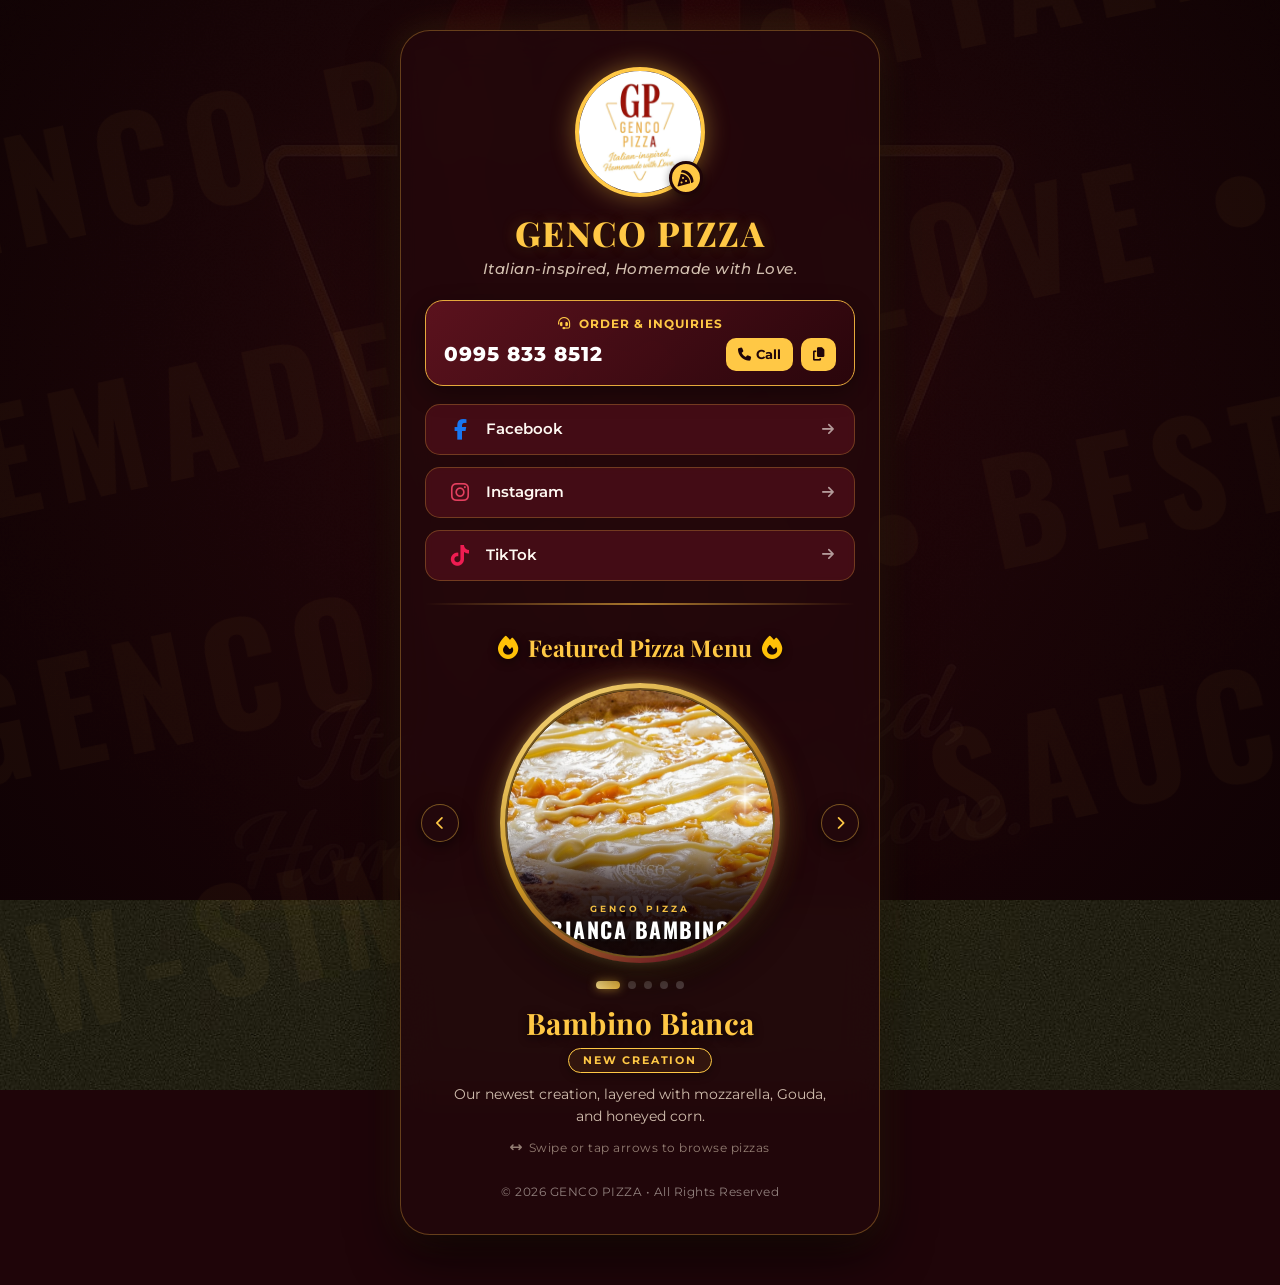
==== commit c130abd4: "Remove accordion dropdown menu and integrate interactive circular pizza showcase directly into main " ====
--- a/genco/wwwroot/index.html
+++ b/genco/wwwroot/index.html
@@ -2,14 +2,14 @@
 <html lang="en">
 <head>
     <meta charset="utf-8" />
-    <meta name="viewport" content="width=device-width, initial-scale=1.0" />
-    <title>GENCO PIZZA | Profile & Menu</title>
+    <meta name="viewport" content="width=device-width, initial-scale=1.0, maximum-scale=1.0, user-scalable=no" />
+    <title>GENCO PIZZA | Profile & Interactive Menu</title>
     <!-- Favicon -->
-    <link rel="icon" type="image/x-icon" href="images/genco-profile.jpg" />
-    <!-- Google Fonts -->
+    <link rel="icon" type="image/jpeg" href="images/genco-profile.jpg" />
+    <!-- Google Fonts: Montserrat, Playfair Display, Oswald -->
     <link rel="preconnect" href="https://fonts.googleapis.com">
     <link rel="preconnect" href="https://fonts.gstatic.com" crossorigin>
-    <link href="https://fonts.googleapis.com/css2?family=Montserrat:ital,wght@0,300;0,400;0,600;0,700;0,800;1,400&family=Playfair+Display:ital,wght@0,600;0,800;1,600&display=swap" rel="stylesheet">
+    <link href="https://fonts.googleapis.com/css2?family=Montserrat:ital,wght@0,300;0,400;0,500;0,600;0,700;0,800;1,400&family=Oswald:wght@600;700&family=Playfair+Display:ital,wght@0,600;0,700;0,800;1,600&display=swap" rel="stylesheet">
     <!-- FontAwesome & Bootstrap Icons -->
     <link rel="stylesheet" href="https://cdnjs.cloudflare.com/ajax/libs/font-awesome/6.5.1/css/all.min.css" />
     <link rel="stylesheet" href="https://cdn.jsdelivr.net/npm/bootstrap-icons@1.11.3/font/bootstrap-icons.min.css">
@@ -19,15 +19,15 @@
     <style>
         :root {
             --genco-maroon: #4A0E17;
-            --genco-maroon-dark: #2A050B;
+            --genco-maroon-dark: #1F0509;
             --genco-maroon-light: #6A1825;
             --genco-yellow: #E5A93C;
             --genco-gold: #FFC845;
             --genco-gold-hover: #FFE082;
-            --genco-card-bg: rgba(38, 7, 12, 0.88);
+            --genco-card-bg: rgba(35, 7, 11, 0.88);
             --genco-card-border: rgba(229, 169, 60, 0.35);
             --genco-text-light: #FFF9F2;
-            --genco-text-muted: #E2CBB3;
+            --genco-text-muted: #D1BEAE;
         }
 
         html, body {
@@ -37,6 +37,7 @@
             margin: 0;
             padding: 0;
             background-color: var(--genco-maroon-dark);
+            -webkit-tap-highlight-color: transparent;
         }
 
         .genco-body {
@@ -54,10 +55,42 @@
             left: 0;
             width: 100%;
             height: 100%;
-            background: radial-gradient(circle at center, rgba(42, 5, 11, 0.65) 0%, rgba(20, 2, 5, 0.92) 100%),
-                        linear-gradient(to bottom, rgba(74, 14, 23, 0.5), rgba(42, 5, 11, 0.85));
+            background: radial-gradient(circle at center, rgba(38, 5, 10, 0.72) 0%, rgba(15, 2, 4, 0.94) 100%),
+                        linear-gradient(to bottom, rgba(74, 14, 23, 0.5), rgba(31, 5, 9, 0.85));
             z-index: 1;
             pointer-events: none;
+        }
+
+        /* Faint Watermark Text Background */
+        .watermark-background {
+            position: fixed;
+            top: 0;
+            left: 0;
+            width: 100vw;
+            height: 100vh;
+            pointer-events: none;
+            z-index: 1;
+            overflow: hidden;
+            opacity: 0.035;
+            user-select: none;
+            display: flex;
+            flex-direction: column;
+            justify-content: space-around;
+            transform: rotate(-12deg) scale(1.15);
+        }
+
+        .watermark-row {
+            font-family: 'Oswald', sans-serif;
+            font-size: clamp(3.5rem, 10vw, 7.5rem);
+            font-weight: 700;
+            text-transform: uppercase;
+            letter-spacing: 12px;
+            white-space: nowrap;
+            color: var(--genco-gold);
+        }
+
+        .watermark-row:nth-child(even) {
+            transform: translateX(-15%);
         }
 
         .genco-main-wrapper {
@@ -67,27 +100,27 @@
             display: flex;
             justify-content: center;
             align-items: center;
-            padding: 40px 15px;
+            padding: 30px 14px 50px;
         }
 
         .genco-profile-card {
             width: 100%;
-            max-width: 540px;
+            max-width: 480px;
             background: var(--genco-card-bg);
-            backdrop-filter: blur(16px);
-            -webkit-backdrop-filter: blur(16px);
+            backdrop-filter: blur(18px);
+            -webkit-backdrop-filter: blur(18px);
             border: 1.5px solid var(--genco-card-border);
-            border-radius: 28px;
-            padding: 40px 28px;
-            box-shadow: 0 20px 50px rgba(0, 0, 0, 0.6), 0 0 30px rgba(229, 169, 60, 0.15);
+            border-radius: 30px;
+            padding: 36px 24px 32px;
+            box-shadow: 0 20px 50px rgba(0, 0, 0, 0.7), 0 0 35px rgba(229, 169, 60, 0.15);
         }
 
         /* Header & Avatar */
         .avatar-container {
             position: relative;
-            width: 140px;
-            height: 140px;
-            margin: 0 auto 20px auto;
+            width: 130px;
+            height: 130px;
+            margin: 0 auto 16px auto;
         }
 
         .profile-avatar {
@@ -97,12 +130,11 @@
             border-radius: 50%;
             border: 4px solid var(--genco-gold);
             box-shadow: 0 0 25px rgba(255, 200, 69, 0.4), inset 0 0 10px rgba(0,0,0,0.5);
-            transition: transform 0.3s ease, box-shadow 0.3s ease;
+            transition: transform 0.3s ease;
         }
 
         .profile-avatar:hover {
             transform: scale(1.04);
-            box-shadow: 0 0 35px rgba(255, 200, 69, 0.7);
         }
 
         .avatar-badge {
@@ -111,13 +143,13 @@
             right: 2px;
             background: var(--genco-gold);
             color: var(--genco-maroon-dark);
-            width: 36px;
-            height: 36px;
+            width: 34px;
+            height: 34px;
             border-radius: 50%;
             display: flex;
             align-items: center;
             justify-content: center;
-            font-size: 1.1rem;
+            font-size: 1rem;
             border: 3px solid var(--genco-maroon-dark);
             box-shadow: 0 2px 8px rgba(0,0,0,0.4);
         }
@@ -125,248 +157,444 @@
         .genco-title {
             font-family: 'Playfair Display', serif;
             font-weight: 800;
-            font-size: 2.3rem;
+            font-size: 2.15rem;
             color: var(--genco-gold);
             letter-spacing: 1.5px;
-            margin-bottom: 6px;
+            margin-bottom: 4px;
             text-shadow: 0 2px 10px rgba(0, 0, 0, 0.6), 0 0 15px rgba(229, 169, 60, 0.3);
         }
 
         .genco-subtitle {
-            font-size: 0.95rem;
+            font-size: 0.92rem;
             font-weight: 500;
             font-style: italic;
             color: var(--genco-text-muted);
-            margin-bottom: 24px;
+            margin-bottom: 20px;
             letter-spacing: 0.5px;
         }
 
         .genco-divider {
             height: 2px;
             background: linear-gradient(90deg, transparent, var(--genco-yellow), transparent);
-            margin: 24px 0;
+            margin: 22px 0 26px;
             opacity: 0.7;
+        }
+
+        /* Phone Quick Call Action Card */
+        .phone-card {
+            background: linear-gradient(135deg, rgba(110, 22, 36, 0.75), rgba(42, 5, 11, 0.92));
+            border: 1.5px solid var(--genco-yellow);
+            border-radius: 18px;
+            padding: 14px 18px;
+            margin-bottom: 18px;
+            box-shadow: 0 8px 22px rgba(0, 0, 0, 0.35);
+        }
+
+        .phone-card-title {
+            font-size: 0.76rem;
+            text-transform: uppercase;
+            letter-spacing: 1px;
+            color: var(--genco-gold);
+            font-weight: 700;
+            margin-bottom: 4px;
+        }
+
+        .phone-card-body {
+            display: flex;
+            align-items: center;
+            justify-content: space-between;
+        }
+
+        .phone-number-display {
+            font-size: 1.25rem;
+            font-weight: 800;
+            letter-spacing: 1px;
+            color: #FFFFFF;
+        }
+
+        .phone-actions {
+            display: flex;
+            gap: 8px;
+        }
+
+        .phone-action-btn {
+            background: var(--genco-gold);
+            color: var(--genco-maroon-dark);
+            border: none;
+            padding: 7px 12px;
+            border-radius: 10px;
+            font-weight: 700;
+            font-size: 0.82rem;
+            text-decoration: none;
+            display: inline-flex;
+            align-items: center;
+            gap: 5px;
+            transition: all 0.25s ease;
+            cursor: pointer;
+        }
+
+        .phone-action-btn:hover {
+            background: var(--genco-gold-hover);
+            color: var(--genco-maroon);
+            transform: scale(1.05);
         }
 
         /* Contact & Social Links */
         .social-links-container {
             display: flex;
             flex-direction: column;
-            gap: 14px;
-            margin-bottom: 28px;
+            gap: 12px;
+            margin-bottom: 20px;
         }
 
         .social-btn {
             display: flex;
             align-items: center;
             justify-content: space-between;
-            padding: 14px 22px;
-            border-radius: 16px;
-            background: rgba(110, 22, 36, 0.4);
+            padding: 13px 20px;
+            border-radius: 15px;
+            background: rgba(110, 22, 36, 0.45);
             border: 1.5px solid rgba(229, 169, 60, 0.3);
             color: var(--genco-text-light);
             text-decoration: none;
             font-weight: 600;
-            font-size: 1rem;
-            transition: all 0.3s cubic-bezier(0.25, 0.8, 0.25, 1);
+            font-size: 0.95rem;
+            transition: all 0.25s ease;
             backdrop-filter: blur(5px);
         }
 
         .social-btn:hover {
-            background: rgba(229, 169, 60, 0.18);
+            background: rgba(229, 169, 60, 0.2);
             border-color: var(--genco-gold);
             color: var(--genco-gold);
-            transform: translateY(-3px);
-            box-shadow: 0 8px 20px rgba(0, 0, 0, 0.4), 0 0 15px rgba(255, 200, 69, 0.25);
+            transform: translateY(-2px);
+            box-shadow: 0 6px 18px rgba(0, 0, 0, 0.4), 0 0 14px rgba(255, 200, 69, 0.25);
         }
 
         .social-btn-content {
             display: flex;
             align-items: center;
-            gap: 14px;
+            gap: 12px;
         }
 
         .social-icon {
-            font-size: 1.4rem;
-            width: 32px;
+            font-size: 1.3rem;
+            width: 28px;
             text-align: center;
         }
 
-        .social-btn-phone .social-icon { color: #4CAF50; }
         .social-btn-fb .social-icon { color: #1877F2; }
         .social-btn-ig .social-icon { color: #E4405F; }
         .social-btn-tiktok .social-icon { color: #EE1D52; }
 
         .social-arrow {
-            font-size: 0.9rem;
+            font-size: 0.85rem;
             opacity: 0.6;
-            transition: transform 0.3s ease, opacity 0.3s ease;
         }
 
         .social-btn:hover .social-arrow {
             opacity: 1;
-            transform: translateX(4px);
-        }
-
-        /* Phone Quick Call Action Card */
-        .phone-card {
-            background: linear-gradient(135deg, rgba(110, 22, 36, 0.7), rgba(42, 5, 11, 0.9));
-            border: 1.5px solid var(--genco-yellow);
-            border-radius: 20px;
-            padding: 16px 20px;
-            margin-bottom: 24px;
-            box-shadow: 0 10px 25px rgba(0, 0, 0, 0.3);
-        }
-
-        .phone-card-title {
-            font-size: 0.8rem;
-            text-transform: uppercase;
-            letter-spacing: 1px;
-            color: var(--genco-gold);
-            font-weight: 700;
-            margin-bottom: 6px;
-        }
-
-        .phone-card-body {
-            display: flex;
-            align-items: center;
-            justify-content: space-between;
-        }
-
-        .phone-number-display {
-            font-size: 1.35rem;
-            font-weight: 800;
-            letter-spacing: 1px;
-            color: #FFFFFF;
-        }
-
-        .phone-actions {
-            display: flex;
-            gap: 8px;
-        }
-
-        .phone-action-btn {
-            background: var(--genco-gold);
-            color: var(--genco-maroon-dark);
-            border: none;
-            padding: 8px 14px;
-            border-radius: 12px;
-            font-weight: 700;
-            font-size: 0.85rem;
-            text-decoration: none;
-            display: inline-flex;
-            align-items: center;
-            gap: 6px;
-            transition: all 0.25s ease;
-            cursor: pointer;
-        }
-
-        .phone-action-btn:hover {
-            background: var(--genco-gold-hover);
-            color: var(--genco-maroon);
-            transform: scale(1.05);
-            box-shadow: 0 4px 12px rgba(255, 200, 69, 0.4);
-        }
-
-        /* Section Title */
+            transform: translateX(3px);
+        }
+
+        /* -------------------------------------------------------------
+           CIRCULAR PIZZA CAROUSEL SHOWCASE (DIRECT INTERACTIVE SECTION)
+        ------------------------------------------------------------- */
         .section-title {
             font-family: 'Playfair Display', serif;
-            font-size: 1.4rem;
+            font-size: 1.45rem;
+            font-weight: 700;
             color: var(--genco-gold);
-            margin-bottom: 16px;
+            margin-bottom: 18px;
             display: flex;
             align-items: center;
             justify-content: center;
             gap: 10px;
-        }
-
-        /* Accordion Menu */
-        .genco-accordion {
-            --bs-accordion-bg: transparent;
-            --bs-accordion-border-color: rgba(229, 169, 60, 0.25);
-            display: flex;
-            flex-direction: column;
-            gap: 12px;
-        }
-
-        .genco-accordion-item {
-            background: rgba(65, 12, 21, 0.6) !important;
-            border: 1.5px solid rgba(229, 169, 60, 0.25) !important;
-            border-radius: 18px !important;
+            text-shadow: 0 2px 10px rgba(0,0,0,0.6);
+        }
+
+        .plate-viewport {
+            position: relative;
+            width: 100%;
+            display: flex;
+            align-items: center;
+            justify-content: center;
+            margin-bottom: 18px;
+            touch-action: pan-y;
+            user-select: none;
+            cursor: grab;
+        }
+
+        .plate-viewport:active {
+            cursor: grabbing;
+        }
+
+        /* Ambient glow behind circular frame */
+        .plate-halo {
+            position: absolute;
+            width: clamp(230px, 68vw, 290px);
+            height: clamp(230px, 68vw, 290px);
+            border-radius: 50%;
+            background: radial-gradient(circle, rgba(255, 200, 69, 0.45) 0%, rgba(178, 34, 34, 0.35) 45%, transparent 72%);
+            filter: blur(22px);
+            z-index: 1;
+            opacity: 0.85;
+            transition: transform 0.5s cubic-bezier(0.25, 1, 0.5, 1);
+            pointer-events: none;
+        }
+
+        /* Circular Frame with gold rim */
+        .plate-frame {
+            position: relative;
+            z-index: 2;
+            width: clamp(230px, 66vw, 280px);
+            height: clamp(230px, 66vw, 280px);
+            border-radius: 50%;
+            padding: 5px;
+            background: linear-gradient(145deg, #FFE28A 0%, #C99624 45%, #6A1825 85%, #FFE28A 100%);
+            box-shadow:
+                0 14px 35px rgba(0, 0, 0, 0.8),
+                0 0 30px rgba(255, 200, 69, 0.35),
+                0 0 10px rgba(255, 226, 138, 0.5);
+            transition: transform 0.25s ease-out;
+        }
+
+        .plate-inner-ring {
+            position: relative;
+            width: 100%;
+            height: 100%;
+            border-radius: 50%;
             overflow: hidden;
-            transition: border-color 0.3s ease;
-        }
-
-        .genco-accordion-item:hover {
-            border-color: var(--genco-yellow) !important;
-        }
-
-        .genco-accordion-button {
-            background: transparent !important;
-            color: var(--genco-text-light) !important;
-            font-weight: 700;
-            font-size: 1.05rem;
-            padding: 16px 20px !important;
-            box-shadow: none !important;
-            display: flex;
-            align-items: center;
-            gap: 12px;
-        }
-
-        .genco-accordion-button::after {
-            filter: invert(75%) sepia(80%) saturate(400%) hue-rotate(350deg);
-        }
-
-        .genco-accordion-button:not(.collapsed) {
-            color: var(--genco-gold) !important;
-            background: rgba(229, 169, 60, 0.12) !important;
-        }
-
-        .pizza-badge {
-            background: var(--genco-gold);
-            color: var(--genco-maroon-dark);
-            font-size: 0.7rem;
-            font-weight: 800;
-            padding: 3px 8px;
-            border-radius: 20px;
-            text-transform: uppercase;
-            letter-spacing: 0.5px;
-            margin-left: auto;
-        }
-
-        .pizza-img-wrapper {
+            background: #140503;
+            border: 2px solid rgba(255, 200, 69, 0.4);
+            box-shadow: inset 0 0 25px rgba(0, 0, 0, 0.85);
+        }
+
+        .pizza-slides-container {
+            position: relative;
             width: 100%;
-            height: 220px;
-            border-radius: 14px;
+            height: 100%;
+            border-radius: 50%;
             overflow: hidden;
-            margin-bottom: 14px;
-            border: 1px solid rgba(229, 169, 60, 0.3);
-        }
-
-        .pizza-img {
+        }
+
+        .pizza-slide {
+            position: absolute;
+            top: 0;
+            left: 0;
+            width: 100%;
+            height: 100%;
+            border-radius: 50%;
+            opacity: 0;
+            transform: scale(0.92) rotate(-8deg);
+            transition: opacity 0.45s cubic-bezier(0.4, 0, 0.2, 1), transform 0.45s cubic-bezier(0.4, 0, 0.2, 1);
+            pointer-events: none;
+        }
+
+        .pizza-slide.active {
+            opacity: 1;
+            transform: scale(1) rotate(0deg);
+            pointer-events: auto;
+        }
+
+        .pizza-slide img {
             width: 100%;
             height: 100%;
             object-fit: cover;
-            transition: transform 0.4s ease;
-        }
-
-        .genco-accordion-item:hover .pizza-img {
-            transform: scale(1.05);
+            display: block;
+            transform: scale(1.04);
+            transition: transform 0.5s ease-out;
+        }
+
+        .plate-viewport:hover .pizza-slide.active img {
+            transform: scale(1.08);
+        }
+
+        /* Overlay at bottom of circular frame */
+        .plate-bottom-overlay {
+            position: absolute;
+            bottom: 0;
+            left: 0;
+            right: 0;
+            height: 50%;
+            z-index: 5;
+            display: flex;
+            flex-direction: column;
+            justify-content: flex-end;
+            align-items: center;
+            padding-bottom: 15px;
+            padding-left: 16px;
+            padding-right: 16px;
+            background: linear-gradient(
+                to top,
+                rgba(15, 3, 4, 0.96) 0%,
+                rgba(20, 4, 6, 0.85) 45%,
+                rgba(20, 4, 6, 0.35) 75%,
+                transparent 100%
+            );
+            border-bottom-left-radius: 140px;
+            border-bottom-right-radius: 140px;
+            pointer-events: none;
+        }
+
+        .overlay-brand {
+            font-family: 'Montserrat', sans-serif;
+            font-size: 0.58rem;
+            font-weight: 700;
+            letter-spacing: 3px;
+            text-transform: uppercase;
+            color: var(--genco-gold);
+            margin-bottom: 2px;
+            text-shadow: 0 1px 4px rgba(0, 0, 0, 0.9);
+            opacity: 0.95;
+        }
+
+        .overlay-pizza-title {
+            font-family: 'Oswald', sans-serif;
+            font-size: clamp(1.1rem, 4vw, 1.35rem);
+            font-weight: 700;
+            text-transform: uppercase;
+            letter-spacing: 1.5px;
+            color: #FFFFFF;
+            line-height: 1.1;
+            text-shadow: 0 2px 8px rgba(0, 0, 0, 0.95);
+            transition: opacity 0.3s ease, transform 0.3s ease;
+        }
+
+        /* Navigation Arrows */
+        .nav-arrow {
+            position: absolute;
+            top: 50%;
+            transform: translateY(-50%);
+            z-index: 10;
+            width: 38px;
+            height: 38px;
+            border-radius: 50%;
+            background: rgba(35, 8, 12, 0.75);
+            border: 1px solid rgba(255, 200, 69, 0.4);
+            color: var(--genco-gold);
+            display: flex;
+            align-items: center;
+            justify-content: center;
+            cursor: pointer;
+            backdrop-filter: blur(8px);
+            -webkit-backdrop-filter: blur(8px);
+            box-shadow: 0 4px 14px rgba(0,0,0,0.5);
+            transition: all 0.25s ease;
+            font-size: 0.85rem;
+        }
+
+        .nav-arrow:hover {
+            background: rgba(255, 200, 69, 0.25);
+            border-color: var(--genco-gold-hover);
+            color: #FFFFFF;
+            transform: translateY(-50%) scale(1.1);
+        }
+
+        .nav-arrow:active {
+            transform: translateY(-50%) scale(0.95);
+        }
+
+        .nav-arrow.prev { left: -4px; }
+        .nav-arrow.next { right: -4px; }
+
+        /* Pagination Dots (5 Dots) */
+        .pagination-container {
+            display: flex;
+            align-items: center;
+            justify-content: center;
+            gap: 8px;
+            margin-top: 10px;
+            margin-bottom: 16px;
+        }
+
+        .page-dot {
+            width: 8px;
+            height: 8px;
+            border-radius: 50%;
+            background: rgba(255, 255, 255, 0.22);
+            border: none;
+            padding: 0;
+            cursor: pointer;
+            transition: all 0.35s cubic-bezier(0.34, 1.56, 0.64, 1);
+        }
+
+        .page-dot:hover {
+            background: rgba(255, 200, 69, 0.6);
+            transform: scale(1.2);
+        }
+
+        .page-dot.active {
+            width: 24px;
+            border-radius: 12px;
+            background: linear-gradient(90deg, #FFE28A, #FFC845);
+            box-shadow: 0 0 10px rgba(255, 200, 69, 0.6);
+        }
+
+        /* Pizza Details Box */
+        .pizza-info-box {
+            width: 100%;
+            padding: 0 6px;
+            transition: opacity 0.3s ease, transform 0.3s ease;
+        }
+
+        .pizza-serif-title {
+            font-family: 'Playfair Display', serif;
+            font-size: clamp(1.5rem, 5vw, 1.85rem);
+            font-weight: 700;
+            color: var(--genco-gold);
+            letter-spacing: 0.5px;
+            margin-bottom: 6px;
+            line-height: 1.2;
+            text-shadow: 0 2px 10px rgba(0, 0, 0, 0.7);
+        }
+
+        .badge-wrapper {
+            margin-bottom: 10px;
+        }
+
+        .pill-badge {
+            display: inline-block;
+            padding: 3px 14px;
+            border-radius: 50px;
+            border: 1.2px solid var(--genco-gold);
+            background: rgba(255, 200, 69, 0.08);
+            color: var(--genco-gold);
+            font-family: 'Montserrat', sans-serif;
+            font-size: 0.7rem;
+            font-weight: 700;
+            letter-spacing: 1.8px;
+            text-transform: uppercase;
+            box-shadow: 0 2px 10px rgba(0, 0, 0, 0.3);
+            backdrop-filter: blur(4px);
         }
 
         .pizza-description {
-            font-size: 0.92rem;
-            line-height: 1.5;
+            font-size: 0.9rem;
+            line-height: 1.55;
             color: var(--genco-text-muted);
-            margin-bottom: 0;
+            font-weight: 400;
+            max-width: 380px;
+            margin: 0 auto 12px auto;
+            min-height: 44px;
+        }
+
+        .helper-text {
+            font-size: 0.75rem;
+            color: rgba(209, 190, 174, 0.65);
+            letter-spacing: 0.5px;
+            display: flex;
+            align-items: center;
+            justify-content: center;
+            gap: 6px;
         }
 
         /* Footer Note */
         .genco-footer-note {
             text-align: center;
-            font-size: 0.8rem;
+            font-size: 0.78rem;
             color: rgba(255, 249, 242, 0.5);
-            margin-top: 28px;
+            margin-top: 26px;
             letter-spacing: 0.5px;
         }
 
@@ -379,7 +607,7 @@
             background: var(--genco-gold);
             color: var(--genco-maroon-dark);
             font-weight: 700;
-            padding: 10px 22px;
+            padding: 9px 20px;
             border-radius: 25px;
             box-shadow: 0 10px 25px rgba(0,0,0,0.5);
             z-index: 9999;
@@ -394,23 +622,30 @@
 
         @media (max-width: 480px) {
             .genco-profile-card {
-                padding: 30px 18px;
-                border-radius: 22px;
+                padding: 28px 16px 26px;
+                border-radius: 24px;
             }
             .genco-title {
-                font-size: 1.85rem;
+                font-size: 1.8rem;
             }
             .phone-number-display {
-                font-size: 1.15rem;
+                font-size: 1.12rem;
             }
-            .pizza-img-wrapper {
-                height: 180px;
-            }
+            .nav-arrow.prev { left: -8px; }
+            .nav-arrow.next { right: -8px; }
         }
     </style>
 </head>
 <body class="genco-body">
     <div class="genco-bg-overlay"></div>
+
+    <!-- Decorative Faint Watermark Text Background -->
+    <div class="watermark-background" aria-hidden="true">
+        <div class="watermark-row">GENCO PIZZA &bull; ITALIAN INSPIRED &bull; GENCO PIZZA</div>
+        <div class="watermark-row">HOMEMADE WITH LOVE &bull; GENCO PIZZA &bull; HOMEMADE</div>
+        <div class="watermark-row">GENCO PIZZA &bull; BEST PIZZA IN TOWN &bull; GENCO</div>
+        <div class="watermark-row">SLOW-SIMMERED SAUCES &bull; GENCO PIZZA &bull; LOVE</div>
+    </div>
 
     <main role="main" class="genco-main-wrapper">
         <div class="genco-profile-card text-center">
@@ -476,130 +711,97 @@
 
             <div class="genco-divider"></div>
 
-            <!-- Featured Pizza Menu Showcase Link -->
-            <a href="pizza-carousel.html" class="social-btn" style="background: linear-gradient(135deg, rgba(255, 200, 69, 0.2), rgba(110, 22, 36, 0.7)); border-color: var(--genco-gold); margin-bottom: 22px;">
-                <div class="social-btn-content">
-                    <i class="fa-solid fa-circle-play social-icon" style="color: var(--genco-gold);"></i>
-                    <div class="text-start">
-                        <div style="font-weight: 800; color: var(--genco-gold); letter-spacing: 0.5px;">Interactive Pizza Showcase</div>
-                        <div style="font-size: 0.78rem; opacity: 0.85;">Swipe circular menu (Phone View)</div>
-                    </div>
-                </div>
-                <i class="fa-solid fa-arrow-right social-arrow"></i>
-            </a>
-
-            <!-- Featured Pizza Menu Dropdown / Accordion -->
+            <!-- Featured Pizza Menu Title -->
             <div class="section-title">
                 <i class="fa-solid fa-fire text-warning"></i> Featured Pizza Menu <i class="fa-solid fa-fire text-warning"></i>
             </div>
 
-            <div class="accordion genco-accordion" id="pizzaMenuAccordion">
-                
-                <!-- 1st Pizza: Bambino Bianca -->
-                <div class="accordion-item genco-accordion-item">
-                    <h2 class="accordion-header" id="headingZero">
-                        <button class="accordion-button genco-accordion-button" type="button" data-bs-toggle="collapse" data-bs-target="#collapseZero" aria-expanded="true" aria-controls="collapseZero">
-                            <i class="fa-solid fa-sparkles text-warning me-2"></i>
-                            <span>1. Bambino Bianca</span>
-                            <span class="pizza-badge">New</span>
-                        </button>
-                    </h2>
-                    <div id="collapseZero" class="accordion-collapse collapse show" aria-labelledby="headingZero" data-bs-parent="#pizzaMenuAccordion">
-                        <div class="accordion-body text-start">
-                            <div class="pizza-img-wrapper">
-                                <img src="images/bambino-bianca.jpg" alt="Bambino Bianca Pizza" class="pizza-img" />
+            <!-- DIRECT INTERACTIVE PIZZA SHOWCASE (SWIPEABLE CIRCULAR FRAME) -->
+            <div class="plate-viewport" id="plateViewport" role="region" aria-label="Pizza Carousel">
+                <!-- Ambient warm glow behind plate -->
+                <div class="plate-halo" id="plateHalo"></div>
+
+                <!-- Left Arrow Button -->
+                <button type="button" class="nav-arrow prev" id="prevBtn" aria-label="Previous Pizza" title="Previous Pizza">
+                    <i class="fa-solid fa-chevron-left"></i>
+                </button>
+
+                <!-- The Circular Frame (Pizza/Plate Shape) -->
+                <div class="plate-frame" id="plateFrame">
+                    <div class="plate-inner-ring">
+                        
+                        <!-- Circular Slides Container -->
+                        <div class="pizza-slides-container" id="slidesContainer">
+                            <!-- Pizza 1: Bambino Bianca -->
+                            <div class="pizza-slide active" data-index="0">
+                                <img src="images/bambino-bianca.jpg" alt="Bambino Bianca Pizza" loading="eager">
                             </div>
-                            <p class="pizza-description">
-                                Our newest creation, layered with mozzarella, Gouda, and honeyed corn.
-                            </p>
+
+                            <!-- Pizza 2: Queen Margherita -->
+                            <div class="pizza-slide" data-index="1">
+                                <img src="images/queen-margherita.jpg" alt="Queen Margherita Pizza" loading="lazy">
+                            </div>
+
+                            <!-- Pizza 3: Five Cheese -->
+                            <div class="pizza-slide" data-index="2">
+                                <img src="images/five-cheese.jpg" alt="Five Cheese Pizza" loading="lazy">
+                            </div>
+
+                            <!-- Pizza 4: Classic Pepperoni -->
+                            <div class="pizza-slide" data-index="3">
+                                <img src="images/classic-pepperoni.jpg" alt="Classic Pepperoni Pizza" loading="lazy">
+                            </div>
+
+                            <!-- Pizza 5: La Suprema Sisig -->
+                            <div class="pizza-slide" data-index="4">
+                                <img src="images/la-suprema-sisig.jpg" alt="La Suprema Sisig Pizza" loading="lazy">
+                            </div>
                         </div>
+
+                        <!-- Bottom Overlay: Small Brand Name & Bold Condensed White Pizza Name -->
+                        <div class="plate-bottom-overlay">
+                            <span class="overlay-brand">GENCO PIZZA</span>
+                            <div class="overlay-pizza-title" id="overlayTitle">BIANCA BAMBINO</div>
+                        </div>
+
                     </div>
                 </div>
 
-                <!-- 2nd Pizza: Queen Margherita -->
-                <div class="accordion-item genco-accordion-item">
-                    <h2 class="accordion-header" id="headingMargherita">
-                        <button class="accordion-button genco-accordion-button collapsed" type="button" data-bs-toggle="collapse" data-bs-target="#collapseMargherita" aria-expanded="false" aria-controls="collapseMargherita">
-                            <i class="fa-solid fa-crown text-warning me-2"></i>
-                            <span>2. Queen Margherita</span>
-                            <span class="pizza-badge">Heritage</span>
-                        </button>
-                    </h2>
-                    <div id="collapseMargherita" class="accordion-collapse collapse" aria-labelledby="headingMargherita" data-bs-parent="#pizzaMenuAccordion">
-                        <div class="accordion-body text-start">
-                            <div class="pizza-img-wrapper">
-                                <img src="images/queen-margherita.jpg" alt="Queen Margherita Pizza" class="pizza-img" />
-                            </div>
-                            <p class="pizza-description">
-                                Mozzarella, Parmigiano Reggiano, cherry tomatoes, and fresh basil.
-                            </p>
-                        </div>
-                    </div>
+                <!-- Right Arrow Button -->
+                <button type="button" class="nav-arrow next" id="nextBtn" aria-label="Next Pizza" title="Next Pizza">
+                    <i class="fa-solid fa-chevron-right"></i>
+                </button>
+            </div>
+
+            <!-- Pagination Dots (5 Dots) -->
+            <div class="pagination-container" id="paginationContainer" role="tablist" aria-label="Pizza Selection Dots">
+                <button type="button" class="page-dot active" data-index="0" role="tab" aria-selected="true" aria-label="Pizza 1: Bambino Bianca"></button>
+                <button type="button" class="page-dot" data-index="1" role="tab" aria-selected="false" aria-label="Pizza 2: Queen Margherita"></button>
+                <button type="button" class="page-dot" data-index="2" role="tab" aria-selected="false" aria-label="Pizza 3: Five Cheese"></button>
+                <button type="button" class="page-dot" data-index="3" role="tab" aria-selected="false" aria-label="Pizza 4: Classic Pepperoni"></button>
+                <button type="button" class="page-dot" data-index="4" role="tab" aria-selected="false" aria-label="Pizza 5: La Suprema Sisig"></button>
+            </div>
+
+            <!-- Pizza Details Section Below Dots -->
+            <div class="pizza-info-box" id="infoBox">
+                <!-- Pizza name heading in elegant gold serif font -->
+                <h2 class="pizza-serif-title" id="serifTitle">Bambino Bianca</h2>
+
+                <!-- Pill-shaped badge label underneath in gold outline -->
+                <div class="badge-wrapper">
+                    <span class="pill-badge" id="badgeLabel">NEW CREATION</span>
                 </div>
 
-                <!-- 3rd Pizza: Five Cheese -->
-                <div class="accordion-item genco-accordion-item">
-                    <h2 class="accordion-header" id="headingThree">
-                        <button class="accordion-button genco-accordion-button collapsed" type="button" data-bs-toggle="collapse" data-bs-target="#collapseThree" aria-expanded="false" aria-controls="collapseThree">
-                            <i class="fa-solid fa-star text-warning me-2"></i>
-                            <span>3. Five Cheese</span>
-                            <span class="pizza-badge">Bestseller</span>
-                        </button>
-                    </h2>
-                    <div id="collapseThree" class="accordion-collapse collapse" aria-labelledby="headingThree" data-bs-parent="#pizzaMenuAccordion">
-                        <div class="accordion-body text-start">
-                            <div class="pizza-img-wrapper">
-                                <img src="images/five-cheese.jpg" alt="Five Cheese Pizza" class="pizza-img" />
-                            </div>
-                            <p class="pizza-description">
-                                Our bestseller. Five cheeses. Zero notes.
-                            </p>
-                        </div>
-                    </div>
+                <!-- Pizza description -->
+                <p class="pizza-description" id="pizzaDesc">
+                    Our newest creation, layered with mozzarella, Gouda, and honeyed corn.
+                </p>
+
+                <!-- Helper text -->
+                <div class="helper-text">
+                    <i class="fa-solid fa-arrows-left-right"></i>
+                    <span>Swipe or tap arrows to browse pizzas</span>
                 </div>
-
-                <!-- 4th Pizza: Classic Pepperoni -->
-                <div class="accordion-item genco-accordion-item">
-                    <h2 class="accordion-header" id="headingTwo">
-                        <button class="accordion-button genco-accordion-button collapsed" type="button" data-bs-toggle="collapse" data-bs-target="#collapseTwo" aria-expanded="false" aria-controls="collapseTwo">
-                            <i class="fa-solid fa-pizza-slice text-warning me-2"></i>
-                            <span>4. Classic Pepperoni</span>
-                            <span class="pizza-badge">Classic</span>
-                        </button>
-                    </h2>
-                    <div id="collapseTwo" class="accordion-collapse collapse" aria-labelledby="headingTwo" data-bs-parent="#pizzaMenuAccordion">
-                        <div class="accordion-body text-start">
-                            <div class="pizza-img-wrapper">
-                                <img src="images/classic-pepperoni.jpg" alt="Classic Pepperoni Pizza" class="pizza-img" />
-                            </div>
-                            <p class="pizza-description">
-                                Mozzarella, cheddar, and salame piccante (a spicy Italian cured sausage seasoned with chili peppers and paprika).
-                            </p>
-                        </div>
-                    </div>
-                </div>
-
-                <!-- 5th Pizza: La Suprema Sisig -->
-                <div class="accordion-item genco-accordion-item">
-                    <h2 class="accordion-header" id="headingOne">
-                        <button class="accordion-button genco-accordion-button collapsed" type="button" data-bs-toggle="collapse" data-bs-target="#collapseOne" aria-expanded="false" aria-controls="collapseOne">
-                            <i class="fa-solid fa-pepper-hot text-danger me-2"></i>
-                            <span>5. La Suprema Sisig</span>
-                            <span class="pizza-badge">Special</span>
-                        </button>
-                    </h2>
-                    <div id="collapseOne" class="accordion-collapse collapse" aria-labelledby="headingOne" data-bs-parent="#pizzaMenuAccordion">
-                        <div class="accordion-body text-start">
-                            <div class="pizza-img-wrapper">
-                                <img src="images/la-suprema-sisig.jpg" alt="La Suprema Sisig Pizza" class="pizza-img" />
-                            </div>
-                            <p class="pizza-description">
-                                Chicken or pork sisig from HotMess, butter, mozzarella, cheddar, onions, chili, quail eggs, and mayonnaise.
-                            </p>
-                        </div>
-                    </div>
-                </div>
-
             </div>
 
             <div class="genco-footer-note">
@@ -616,7 +818,9 @@
 
     <!-- Bootstrap JS Bundle -->
     <script src="https://cdn.jsdelivr.net/npm/bootstrap@5.3.2/dist/js/bootstrap.bundle.min.js"></script>
+
     <script>
+        // Copy phone function
         function copyToClipboard(text) {
             navigator.clipboard.writeText(text).then(function () {
                 var toast = document.getElementById('copyToast');
@@ -628,6 +832,225 @@
                 console.error('Could not copy text: ', err);
             });
         }
+
+        // Pizza Carousel Logic
+        (function() {
+            const pizzas = [
+                {
+                    overlayTitle: "BIANCA BAMBINO",
+                    serifTitle: "Bambino Bianca",
+                    badge: "NEW CREATION",
+                    desc: "Our newest creation, layered with mozzarella, Gouda, and honeyed corn."
+                },
+                {
+                    overlayTitle: "QUEEN MARGHERITA",
+                    serifTitle: "Queen Margherita",
+                    badge: "HERITAGE CLASSIC",
+                    desc: "Mozzarella, Parmigiano Reggiano, cherry tomatoes, and fresh basil."
+                },
+                {
+                    overlayTitle: "FIVE CHEESE",
+                    serifTitle: "Five Cheese",
+                    badge: "BESTSELLER",
+                    desc: "Our bestseller. Five cheeses. Zero notes."
+                },
+                {
+                    overlayTitle: "CLASSIC PEPPERONI",
+                    serifTitle: "Classic Pepperoni",
+                    badge: "CROWD FAVORITE",
+                    desc: "Mozzarella, cheddar, and salame piccante (a spicy Italian cured sausage seasoned with chili peppers and paprika)."
+                },
+                {
+                    overlayTitle: "LA SUPREMA SISIG",
+                    serifTitle: "La Suprema Sisig",
+                    badge: "SIGNATURE FUSION",
+                    desc: "Chicken or pork sisig from HotMess, butter, mozzarella, cheddar, onions, chili, quail eggs, and mayonnaise."
+                }
+            ];
+
+            let currentIndex = 0;
+            const totalPizzas = pizzas.length;
+
+            const slides = document.querySelectorAll('.pizza-slide');
+            const dots = document.querySelectorAll('.page-dot');
+            const overlayTitle = document.getElementById('overlayTitle');
+            const serifTitle = document.getElementById('serifTitle');
+            const badgeLabel = document.getElementById('badgeLabel');
+            const pizzaDesc = document.getElementById('pizzaDesc');
+            const infoBox = document.getElementById('infoBox');
+            const plateFrame = document.getElementById('plateFrame');
+            const plateHalo = document.getElementById('plateHalo');
+            const viewport = document.getElementById('plateViewport');
+            const prevBtn = document.getElementById('prevBtn');
+            const nextBtn = document.getElementById('nextBtn');
+
+            let isAnimating = false;
+
+            function goToPizza(newIndex, direction = 0) {
+                if (newIndex === currentIndex || isAnimating) return;
+                isAnimating = true;
+
+                const prevIndex = currentIndex;
+                currentIndex = (newIndex + totalPizzas) % totalPizzas;
+
+                slides[prevIndex].classList.remove('active');
+                if (direction !== 0) {
+                    slides[prevIndex].style.transform = `scale(0.9) rotate(${direction * -15}deg)`;
+                }
+
+                slides[currentIndex].classList.add('active');
+                slides[currentIndex].style.transform = '';
+
+                infoBox.style.opacity = '0';
+                infoBox.style.transform = 'translateY(6px)';
+                overlayTitle.style.opacity = '0';
+                overlayTitle.style.transform = 'scale(0.92)';
+
+                setTimeout(() => {
+                    const currentData = pizzas[currentIndex];
+                    overlayTitle.textContent = currentData.overlayTitle;
+                    serifTitle.textContent = currentData.serifTitle;
+                    badgeLabel.textContent = currentData.badge;
+                    pizzaDesc.textContent = currentData.desc;
+
+                    overlayTitle.style.opacity = '1';
+                    overlayTitle.style.transform = 'scale(1)';
+                    infoBox.style.opacity = '1';
+                    infoBox.style.transform = 'translateY(0)';
+                }, 200);
+
+                dots.forEach((dot, idx) => {
+                    if (idx === currentIndex) {
+                        dot.classList.add('active');
+                        dot.setAttribute('aria-selected', 'true');
+                    } else {
+                        dot.classList.remove('active');
+                        dot.setAttribute('aria-selected', 'false');
+                    }
+                });
+
+                plateHalo.style.transform = `scale(1.1) rotate(${currentIndex * 35}deg)`;
+
+                setTimeout(() => {
+                    plateHalo.style.transform = '';
+                    isAnimating = false;
+                }, 450);
+            }
+
+            function nextPizza() {
+                goToPizza(currentIndex + 1, 1);
+            }
+
+            function prevPizza() {
+                goToPizza(currentIndex - 1, -1);
+            }
+
+            nextBtn.addEventListener('click', (e) => {
+                e.stopPropagation();
+                nextPizza();
+            });
+
+            prevBtn.addEventListener('click', (e) => {
+                e.stopPropagation();
+                prevPizza();
+            });
+
+            dots.forEach((dot) => {
+                dot.addEventListener('click', () => {
+                    const targetIndex = parseInt(dot.getAttribute('data-index'), 10);
+                    if (targetIndex !== currentIndex) {
+                        goToPizza(targetIndex, targetIndex > currentIndex ? 1 : -1);
+                    }
+                });
+            });
+
+            // Touch & Mouse Drag Gestures
+            let startX = 0;
+            let startY = 0;
+            let currentTranslateX = 0;
+            let isDragging = false;
+            let isHorizontalScroll = false;
+            const swipeThreshold = 40;
+
+            function handleDragStart(x, y) {
+                if (isAnimating) return;
+                startX = x;
+                startY = y;
+                isDragging = true;
+                isHorizontalScroll = false;
+                currentTranslateX = 0;
+                plateFrame.style.transition = 'none';
+            }
+
+            function handleDragMove(x, y) {
+                if (!isDragging) return;
+                const diffX = x - startX;
+                const diffY = y - startY;
+
+                if (!isHorizontalScroll) {
+                    if (Math.abs(diffX) > Math.abs(diffY) && Math.abs(diffX) > 8) {
+                        isHorizontalScroll = true;
+                    } else if (Math.abs(diffY) > 10) {
+                        isDragging = false;
+                        plateFrame.style.transition = 'transform 0.3s ease-out';
+                        plateFrame.style.transform = '';
+                        return;
+                    }
+                }
+
+                if (isHorizontalScroll) {
+                    currentTranslateX = diffX;
+                    const dragRotation = diffX * 0.04;
+                    plateFrame.style.transform = `translateX(${diffX * 0.28}px) rotate(${dragRotation}deg)`;
+                }
+            }
+
+            function handleDragEnd() {
+                if (!isDragging) return;
+                isDragging = false;
+                plateFrame.style.transition = 'transform 0.35s cubic-bezier(0.2, 0.9, 0.3, 1)';
+                plateFrame.style.transform = '';
+
+                if (isHorizontalScroll) {
+                    if (currentTranslateX < -swipeThreshold) {
+                        nextPizza();
+                    } else if (currentTranslateX > swipeThreshold) {
+                        prevPizza();
+                    }
+                }
+                currentTranslateX = 0;
+                isHorizontalScroll = false;
+            }
+
+            viewport.addEventListener('touchstart', (e) => {
+                const touch = e.touches[0];
+                handleDragStart(touch.clientX, touch.clientY);
+            }, { passive: true });
+
+            viewport.addEventListener('touchmove', (e) => {
+                if (!isDragging) return;
+                const touch = e.touches[0];
+                handleDragMove(touch.clientX, touch.clientY);
+            }, { passive: true });
+
+            viewport.addEventListener('touchend', handleDragEnd);
+            viewport.addEventListener('touchcancel', handleDragEnd);
+
+            viewport.addEventListener('mousedown', (e) => {
+                handleDragStart(e.clientX, e.clientY);
+            });
+
+            window.addEventListener('mousemove', (e) => {
+                handleDragMove(e.clientX, e.clientY);
+            });
+
+            window.addEventListener('mouseup', handleDragEnd);
+
+            window.addEventListener('keydown', (e) => {
+                if (e.key === 'ArrowRight') nextPizza();
+                if (e.key === 'ArrowLeft') prevPizza();
+            });
+        })();
     </script>
 </body>
 </html>
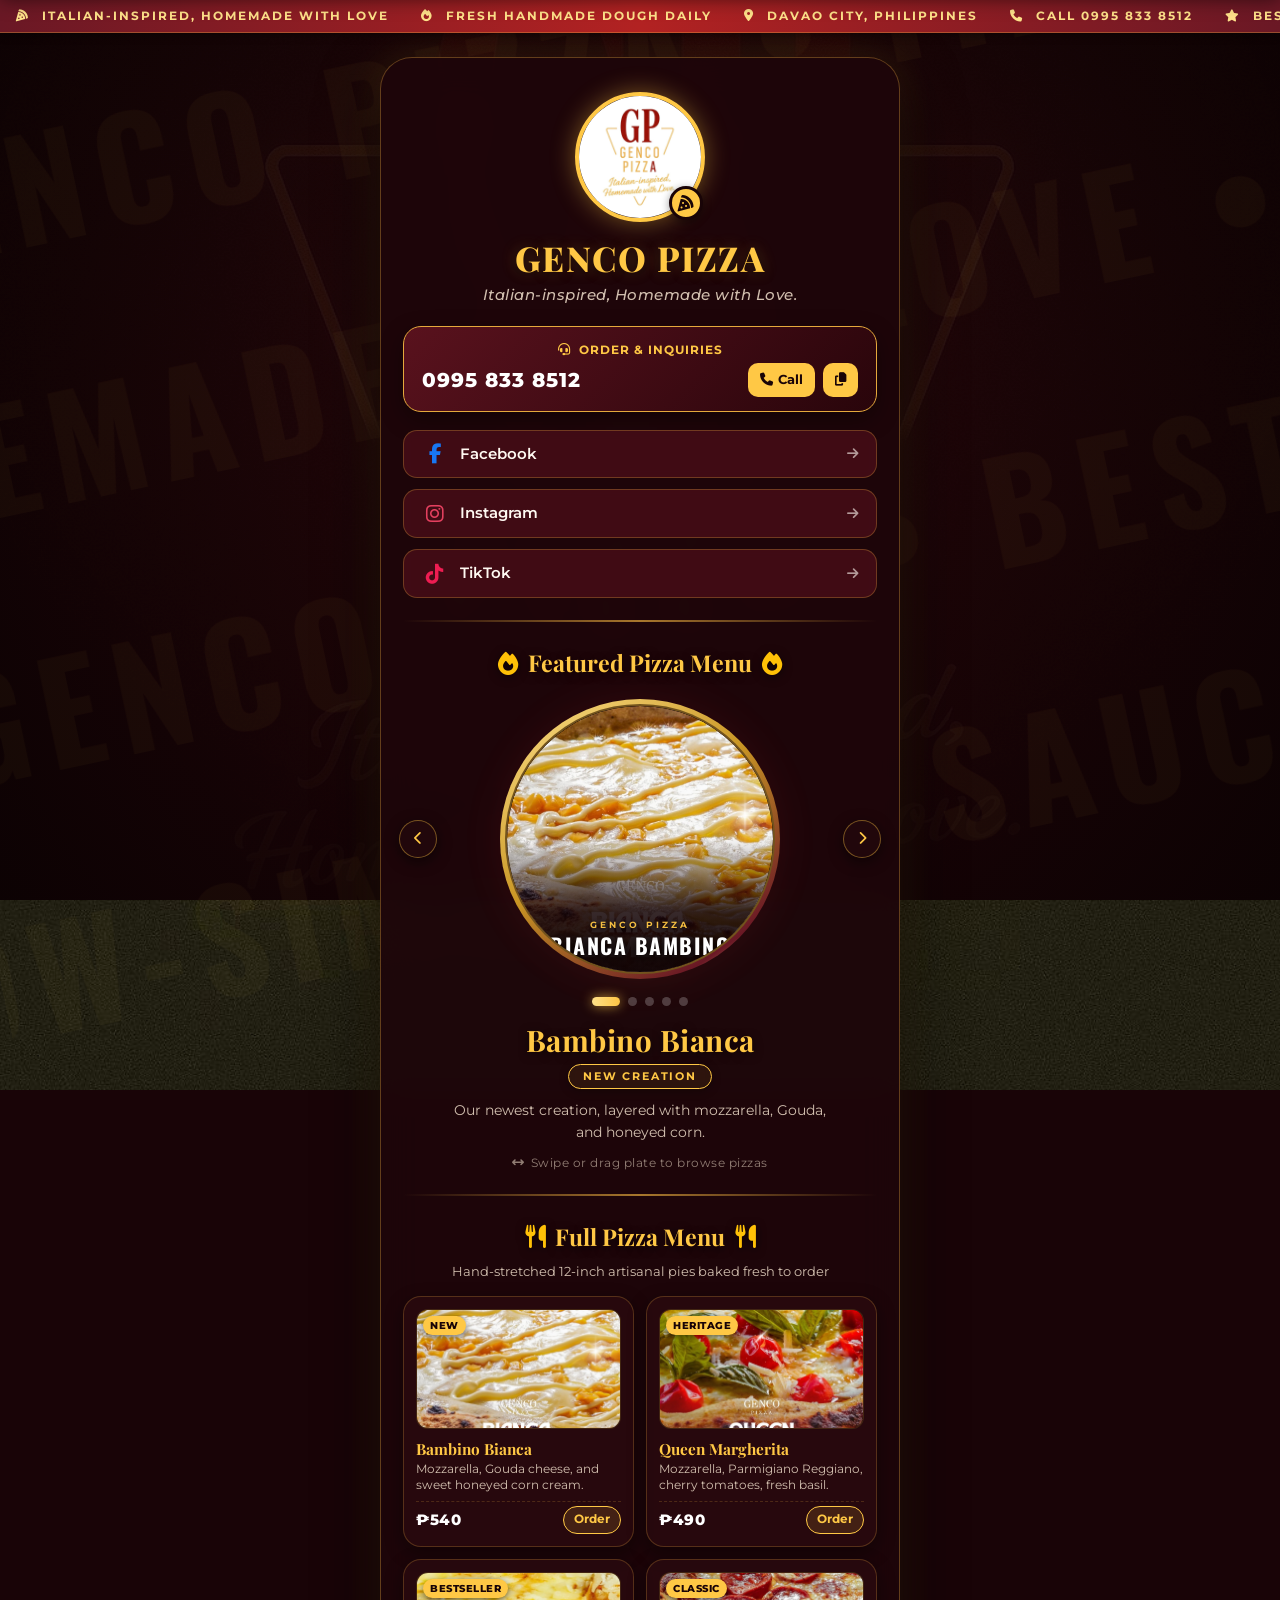
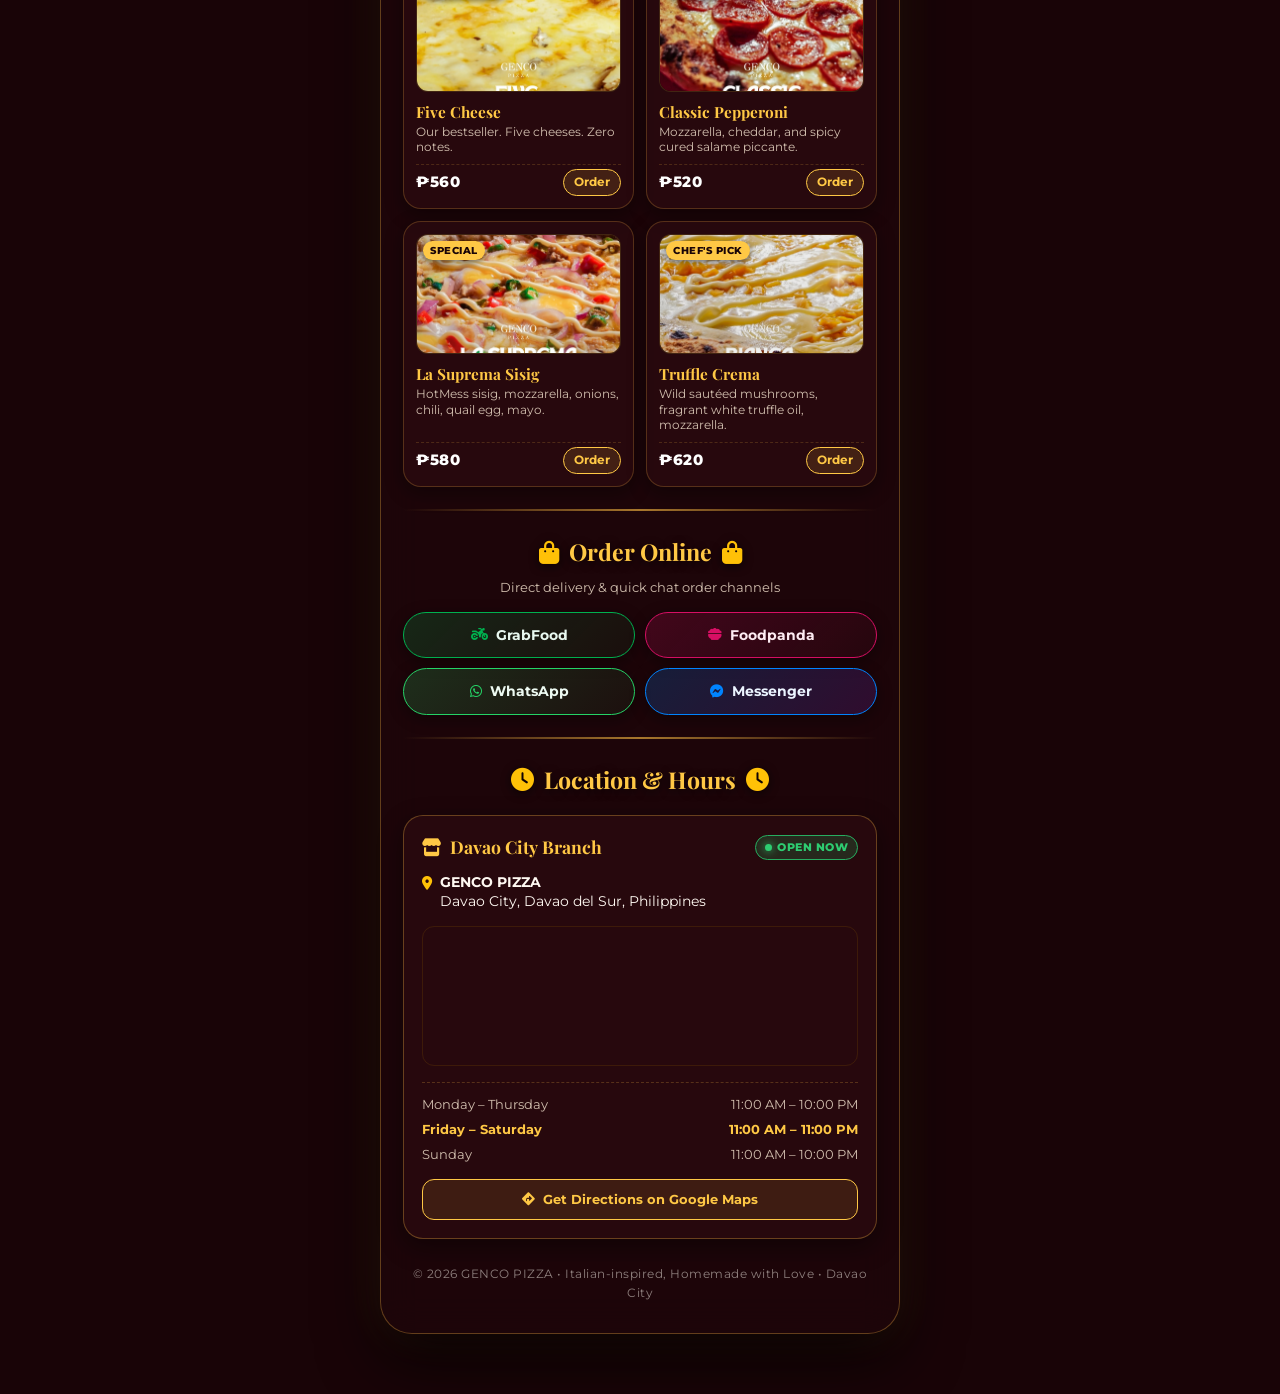
==== commit f8d65c09: "Add full menu grid, 3D plate tilt, hot glow pulse, animated pill dots, sticky mini-header, order now" ====
--- a/genco/wwwroot/index.html
+++ b/genco/wwwroot/index.html
@@ -3,31 +3,45 @@
 <head>
     <meta charset="utf-8" />
     <meta name="viewport" content="width=device-width, initial-scale=1.0, maximum-scale=1.0, user-scalable=no" />
-    <title>GENCO PIZZA | Profile & Interactive Menu</title>
+    <title>GENCO PIZZA | Italian-Inspired Handcrafted Pizza & Menu</title>
+    
     <!-- Favicon -->
     <link rel="icon" type="image/jpeg" href="images/genco-profile.jpg" />
-    <!-- Google Fonts: Montserrat, Playfair Display, Oswald -->
+    
+    <!-- Google Fonts: Montserrat, Oswald, Playfair Display -->
     <link rel="preconnect" href="https://fonts.googleapis.com">
     <link rel="preconnect" href="https://fonts.gstatic.com" crossorigin>
     <link href="https://fonts.googleapis.com/css2?family=Montserrat:ital,wght@0,300;0,400;0,500;0,600;0,700;0,800;1,400&family=Oswald:wght@600;700&family=Playfair+Display:ital,wght@0,600;0,700;0,800;1,600&display=swap" rel="stylesheet">
+    
     <!-- FontAwesome & Bootstrap Icons -->
     <link rel="stylesheet" href="https://cdnjs.cloudflare.com/ajax/libs/font-awesome/6.5.1/css/all.min.css" />
     <link rel="stylesheet" href="https://cdn.jsdelivr.net/npm/bootstrap-icons@1.11.3/font/bootstrap-icons.min.css">
+    
     <!-- Bootstrap CSS -->
     <link rel="stylesheet" href="https://cdn.jsdelivr.net/npm/bootstrap@5.3.2/dist/css/bootstrap.min.css" />
     
     <style>
+        /* =============================================================
+           1. THEME VARIABLES & CORE RESETS
+        ============================================================= */
         :root {
             --genco-maroon: #4A0E17;
-            --genco-maroon-dark: #1F0509;
+            --genco-maroon-dark: #190407;
+            --genco-maroon-card: rgba(30, 6, 10, 0.92);
             --genco-maroon-light: #6A1825;
             --genco-yellow: #E5A93C;
             --genco-gold: #FFC845;
+            --genco-gold-light: #FFE28A;
             --genco-gold-hover: #FFE082;
-            --genco-card-bg: rgba(35, 7, 11, 0.88);
             --genco-card-border: rgba(229, 169, 60, 0.35);
             --genco-text-light: #FFF9F2;
             --genco-text-muted: #D1BEAE;
+            --genco-red-accent: #B22222;
+        }
+
+        *, *::before, *::after {
+            box-sizing: border-box;
+            -webkit-tap-highlight-color: transparent;
         }
 
         html, body {
@@ -37,7 +51,8 @@
             margin: 0;
             padding: 0;
             background-color: var(--genco-maroon-dark);
-            -webkit-tap-highlight-color: transparent;
+            overflow-x: hidden;
+            scroll-behavior: smooth;
         }
 
         .genco-body {
@@ -55,13 +70,13 @@
             left: 0;
             width: 100%;
             height: 100%;
-            background: radial-gradient(circle at center, rgba(38, 5, 10, 0.72) 0%, rgba(15, 2, 4, 0.94) 100%),
-                        linear-gradient(to bottom, rgba(74, 14, 23, 0.5), rgba(31, 5, 9, 0.85));
+            background: radial-gradient(circle at center, rgba(38, 5, 10, 0.75) 0%, rgba(12, 2, 3, 0.96) 100%),
+                        linear-gradient(to bottom, rgba(74, 14, 23, 0.5), rgba(25, 4, 7, 0.88));
             z-index: 1;
             pointer-events: none;
         }
 
-        /* Faint Watermark Text Background */
+        /* Watermark Background */
         .watermark-background {
             position: fixed;
             top: 0;
@@ -71,7 +86,7 @@
             pointer-events: none;
             z-index: 1;
             overflow: hidden;
-            opacity: 0.035;
+            opacity: 0.032;
             user-select: none;
             display: flex;
             flex-direction: column;
@@ -93,29 +108,138 @@
             transform: translateX(-15%);
         }
 
+        /* =============================================================
+           2. STICKY MINI-HEADER ON SCROLL
+        ============================================================= */
+        .sticky-mini-header {
+            position: fixed;
+            top: 0;
+            left: 0;
+            right: 0;
+            z-index: 1000;
+            background: rgba(25, 4, 7, 0.92);
+            backdrop-filter: blur(14px);
+            -webkit-backdrop-filter: blur(14px);
+            border-bottom: 1px solid var(--genco-card-border);
+            padding: 10px 18px;
+            display: flex;
+            align-items: center;
+            justify-content: space-between;
+            transform: translateY(-110%);
+            transition: transform 0.35s cubic-bezier(0.16, 1, 0.3, 1), box-shadow 0.35s ease;
+            box-shadow: 0 4px 20px rgba(0, 0, 0, 0.6);
+        }
+
+        .sticky-mini-header.visible {
+            transform: translateY(0);
+        }
+
+        .mini-header-brand {
+            display: flex;
+            align-items: center;
+            gap: 10px;
+            text-decoration: none;
+            color: var(--genco-gold);
+        }
+
+        .mini-header-logo {
+            width: 34px;
+            height: 34px;
+            border-radius: 50%;
+            border: 2px solid var(--genco-gold);
+            object-fit: cover;
+        }
+
+        .mini-header-name {
+            font-family: 'Playfair Display', serif;
+            font-weight: 800;
+            font-size: 1.05rem;
+            letter-spacing: 1px;
+            color: var(--genco-gold);
+        }
+
+        .mini-header-call-btn {
+            background: var(--genco-gold);
+            color: var(--genco-maroon-dark);
+            font-weight: 700;
+            font-size: 0.8rem;
+            padding: 6px 14px;
+            border-radius: 50px;
+            text-decoration: none;
+            display: inline-flex;
+            align-items: center;
+            gap: 6px;
+            transition: all 0.2s ease;
+            box-shadow: 0 2px 10px rgba(255, 200, 69, 0.3);
+        }
+
+        .mini-header-call-btn:hover {
+            background: var(--genco-gold-hover);
+            color: var(--genco-maroon);
+            transform: scale(1.05);
+        }
+
+        /* =============================================================
+           3. SCROLLING TICKER HEADER
+        ============================================================= */
+        .scrolling-ticker-bar {
+            position: relative;
+            z-index: 10;
+            background: linear-gradient(90deg, #6A1825 0%, #B22222 50%, #6A1825 100%);
+            color: var(--genco-gold-light);
+            font-size: 0.76rem;
+            font-weight: 700;
+            letter-spacing: 2px;
+            text-transform: uppercase;
+            overflow: hidden;
+            white-space: nowrap;
+            padding: 7px 0;
+            border-bottom: 1px solid rgba(255, 200, 69, 0.3);
+            box-shadow: 0 2px 8px rgba(0,0,0,0.4);
+        }
+
+        .ticker-track {
+            display: inline-flex;
+            animation: tickerScroll 24s linear infinite;
+        }
+
+        .ticker-item {
+            display: inline-flex;
+            align-items: center;
+            gap: 12px;
+            padding: 0 16px;
+        }
+
+        @keyframes tickerScroll {
+            0% { transform: translateX(0); }
+            100% { transform: translateX(-50%); }
+        }
+
+        /* =============================================================
+           4. MAIN PROFILE CARD & WRAPPER
+        ============================================================= */
         .genco-main-wrapper {
             position: relative;
             z-index: 2;
             min-height: 100vh;
             display: flex;
             justify-content: center;
-            align-items: center;
-            padding: 30px 14px 50px;
+            padding: 24px 14px 60px;
         }
 
         .genco-profile-card {
             width: 100%;
-            max-width: 480px;
-            background: var(--genco-card-bg);
+            max-width: 520px;
+            background: var(--genco-maroon-card);
             backdrop-filter: blur(18px);
             -webkit-backdrop-filter: blur(18px);
             border: 1.5px solid var(--genco-card-border);
-            border-radius: 30px;
-            padding: 36px 24px 32px;
-            box-shadow: 0 20px 50px rgba(0, 0, 0, 0.7), 0 0 35px rgba(229, 169, 60, 0.15);
-        }
-
-        /* Header & Avatar */
+            border-radius: 32px;
+            padding: 34px 22px 30px;
+            box-shadow: 0 25px 60px rgba(0, 0, 0, 0.75), 0 0 40px rgba(229, 169, 60, 0.15);
+        }
+
+        /* Avatar */
         .avatar-container {
             position: relative;
             width: 130px;
@@ -176,11 +300,11 @@
         .genco-divider {
             height: 2px;
             background: linear-gradient(90deg, transparent, var(--genco-yellow), transparent);
-            margin: 22px 0 26px;
+            margin: 22px 0 24px;
             opacity: 0.7;
         }
 
-        /* Phone Quick Call Action Card */
+        /* Phone Card */
         .phone-card {
             background: linear-gradient(135deg, rgba(110, 22, 36, 0.75), rgba(42, 5, 11, 0.92));
             border: 1.5px solid var(--genco-yellow);
@@ -239,11 +363,11 @@
             transform: scale(1.05);
         }
 
-        /* Contact & Social Links */
+        /* Social Media Buttons */
         .social-links-container {
             display: flex;
             flex-direction: column;
-            gap: 12px;
+            gap: 11px;
             margin-bottom: 20px;
         }
 
@@ -251,8 +375,8 @@
             display: flex;
             align-items: center;
             justify-content: space-between;
-            padding: 13px 20px;
-            border-radius: 15px;
+            padding: 12px 18px;
+            border-radius: 14px;
             background: rgba(110, 22, 36, 0.45);
             border: 1.5px solid rgba(229, 169, 60, 0.3);
             color: var(--genco-text-light);
@@ -278,8 +402,8 @@
         }
 
         .social-icon {
-            font-size: 1.3rem;
-            width: 28px;
+            font-size: 1.25rem;
+            width: 26px;
             text-align: center;
         }
 
@@ -288,18 +412,11 @@
         .social-btn-tiktok .social-icon { color: #EE1D52; }
 
         .social-arrow {
-            font-size: 0.85rem;
+            font-size: 0.82rem;
             opacity: 0.6;
         }
 
-        .social-btn:hover .social-arrow {
-            opacity: 1;
-            transform: translateX(3px);
-        }
-
-        /* -------------------------------------------------------------
-           CIRCULAR PIZZA CAROUSEL SHOWCASE (DIRECT INTERACTIVE SECTION)
-        ------------------------------------------------------------- */
+        /* Section Titles */
         .section-title {
             font-family: 'Playfair Display', serif;
             font-size: 1.45rem;
@@ -313,6 +430,9 @@
             text-shadow: 0 2px 10px rgba(0,0,0,0.6);
         }
 
+        /* =============================================================
+           5. INTERACTIVE PIZZA CIRCLE (3D TILT & HOT & FRESH GLOW)
+        ============================================================= */
         .plate-viewport {
             position: relative;
             width: 100%;
@@ -323,19 +443,20 @@
             touch-action: pan-y;
             user-select: none;
             cursor: grab;
+            perspective: 800px; /* 3D floating perspective */
         }
 
         .plate-viewport:active {
             cursor: grabbing;
         }
 
-        /* Ambient glow behind circular frame */
+        /* Ambient glowing halo */
         .plate-halo {
             position: absolute;
             width: clamp(230px, 68vw, 290px);
             height: clamp(230px, 68vw, 290px);
             border-radius: 50%;
-            background: radial-gradient(circle, rgba(255, 200, 69, 0.45) 0%, rgba(178, 34, 34, 0.35) 45%, transparent 72%);
+            background: radial-gradient(circle, rgba(255, 200, 69, 0.5) 0%, rgba(178, 34, 34, 0.35) 45%, transparent 72%);
             filter: blur(22px);
             z-index: 1;
             opacity: 0.85;
@@ -343,7 +464,7 @@
             pointer-events: none;
         }
 
-        /* Circular Frame with gold rim */
+        /* Circular Frame with Looping Slow Hot & Fresh Glow Pulse */
         .plate-frame {
             position: relative;
             z-index: 2;
@@ -352,11 +473,25 @@
             border-radius: 50%;
             padding: 5px;
             background: linear-gradient(145deg, #FFE28A 0%, #C99624 45%, #6A1825 85%, #FFE28A 100%);
-            box-shadow:
-                0 14px 35px rgba(0, 0, 0, 0.8),
-                0 0 30px rgba(255, 200, 69, 0.35),
-                0 0 10px rgba(255, 226, 138, 0.5);
-            transition: transform 0.25s ease-out;
+            transform-style: preserve-3d;
+            transition: transform 0.15s ease-out;
+            animation: hotFreshGlow 3.5s infinite ease-in-out;
+        }
+
+        @keyframes hotFreshGlow {
+            0%, 100% {
+                box-shadow: 
+                    0 14px 35px rgba(0, 0, 0, 0.8),
+                    0 0 25px rgba(255, 200, 69, 0.35),
+                    0 0 10px rgba(255, 226, 138, 0.4);
+            }
+            50% {
+                box-shadow: 
+                    0 18px 45px rgba(0, 0, 0, 0.9),
+                    0 0 45px rgba(255, 200, 69, 0.65),
+                    0 0 20px rgba(255, 160, 30, 0.55),
+                    0 0 55px rgba(178, 34, 34, 0.35);
+            }
         }
 
         .plate-inner-ring {
@@ -370,12 +505,21 @@
             box-shadow: inset 0 0 25px rgba(0, 0, 0, 0.85);
         }
 
+        /* Image Skeleton Loading Shimmer */
         .pizza-slides-container {
             position: relative;
             width: 100%;
             height: 100%;
             border-radius: 50%;
             overflow: hidden;
+            background: linear-gradient(90deg, #1b0709 25%, #2d0e14 50%, #1b0709 75%);
+            background-size: 200% 100%;
+            animation: skeletonShimmer 1.8s infinite;
+        }
+
+        @keyframes skeletonShimmer {
+            0% { background-position: 200% 0; }
+            100% { background-position: -200% 0; }
         }
 
         .pizza-slide {
@@ -386,13 +530,15 @@
             height: 100%;
             border-radius: 50%;
             opacity: 0;
-            transform: scale(0.92) rotate(-8deg);
-            transition: opacity 0.45s cubic-bezier(0.4, 0, 0.2, 1), transform 0.45s cubic-bezier(0.4, 0, 0.2, 1);
+            filter: blur(4px);
+            transform: scale(0.92) rotate(-6deg);
+            transition: opacity 0.45s cubic-bezier(0.4, 0, 0.2, 1), transform 0.45s cubic-bezier(0.4, 0, 0.2, 1), filter 0.45s ease;
             pointer-events: none;
         }
 
         .pizza-slide.active {
             opacity: 1;
+            filter: blur(0);
             transform: scale(1) rotate(0deg);
             pointer-events: auto;
         }
@@ -410,7 +556,7 @@
             transform: scale(1.08);
         }
 
-        /* Overlay at bottom of circular frame */
+        /* Overlay at bottom of circle */
         .plate-bottom-overlay {
             position: absolute;
             bottom: 0;
@@ -422,7 +568,7 @@
             flex-direction: column;
             justify-content: flex-end;
             align-items: center;
-            padding-bottom: 15px;
+            padding-bottom: 14px;
             padding-left: 16px;
             padding-right: 16px;
             background: linear-gradient(
@@ -461,7 +607,7 @@
             transition: opacity 0.3s ease, transform 0.3s ease;
         }
 
-        /* Navigation Arrows */
+        /* Nav Arrows */
         .nav-arrow {
             position: absolute;
             top: 50%;
@@ -491,14 +637,12 @@
             transform: translateY(-50%) scale(1.1);
         }
 
-        .nav-arrow:active {
-            transform: translateY(-50%) scale(0.95);
-        }
-
         .nav-arrow.prev { left: -4px; }
         .nav-arrow.next { right: -4px; }
 
-        /* Pagination Dots (5 Dots) */
+        /* =============================================================
+           6. ANIMATED EXPANDING PAGINATION DOTS
+        ============================================================= */
         .pagination-container {
             display: flex;
             align-items: center;
@@ -509,14 +653,17 @@
         }
 
         .page-dot {
-            width: 8px;
-            height: 8px;
+            width: 9px;
+            height: 9px;
             border-radius: 50%;
             background: rgba(255, 255, 255, 0.22);
             border: none;
             padding: 0;
             cursor: pointer;
-            transition: all 0.35s cubic-bezier(0.34, 1.56, 0.64, 1);
+            transition: width 0.38s cubic-bezier(0.34, 1.56, 0.64, 1),
+                        background 0.38s ease,
+                        border-radius 0.38s ease,
+                        box-shadow 0.38s ease;
         }
 
         .page-dot:hover {
@@ -525,10 +672,10 @@
         }
 
         .page-dot.active {
-            width: 24px;
+            width: 28px;
             border-radius: 12px;
             background: linear-gradient(90deg, #FFE28A, #FFC845);
-            box-shadow: 0 0 10px rgba(255, 200, 69, 0.6);
+            box-shadow: 0 0 12px rgba(255, 200, 69, 0.7);
         }
 
         /* Pizza Details Box */
@@ -575,7 +722,7 @@
             color: var(--genco-text-muted);
             font-weight: 400;
             max-width: 380px;
-            margin: 0 auto 12px auto;
+            margin: 0 auto 10px auto;
             min-height: 44px;
         }
 
@@ -589,7 +736,342 @@
             gap: 6px;
         }
 
-        /* Footer Note */
+        /* =============================================================
+           7. FULL MENU GRID SECTION
+        ============================================================= */
+        .menu-grid-container {
+            display: grid;
+            grid-template-columns: repeat(2, 1fr);
+            gap: 12px;
+            margin-top: 14px;
+            margin-bottom: 10px;
+        }
+
+        .menu-card {
+            background: rgba(45, 10, 16, 0.7);
+            border: 1.2px solid rgba(229, 169, 60, 0.25);
+            border-radius: 18px;
+            padding: 12px;
+            display: flex;
+            flex-direction: column;
+            text-align: left;
+            transition: all 0.28s cubic-bezier(0.2, 0.8, 0.2, 1);
+            position: relative;
+            overflow: hidden;
+            box-shadow: 0 6px 18px rgba(0, 0, 0, 0.35);
+        }
+
+        .menu-card:hover {
+            transform: translateY(-4px) scale(1.02);
+            border-color: var(--genco-gold);
+            box-shadow: 0 10px 25px rgba(0, 0, 0, 0.6), 0 0 16px rgba(255, 200, 69, 0.25);
+            background: rgba(55, 12, 20, 0.85);
+        }
+
+        .menu-card-img-wrap {
+            width: 100%;
+            height: 120px;
+            border-radius: 12px;
+            overflow: hidden;
+            position: relative;
+            margin-bottom: 10px;
+            border: 1px solid rgba(229, 169, 60, 0.2);
+            background: #190407;
+        }
+
+        .menu-card-img {
+            width: 100%;
+            height: 100%;
+            object-fit: cover;
+            transition: transform 0.4s ease;
+        }
+
+        .menu-card:hover .menu-card-img {
+            transform: scale(1.08);
+        }
+
+        .menu-card-tag {
+            position: absolute;
+            top: 6px;
+            left: 6px;
+            background: var(--genco-gold);
+            color: var(--genco-maroon-dark);
+            font-size: 0.62rem;
+            font-weight: 800;
+            padding: 2px 7px;
+            border-radius: 20px;
+            text-transform: uppercase;
+            letter-spacing: 0.5px;
+            box-shadow: 0 2px 6px rgba(0,0,0,0.5);
+        }
+
+        .menu-card-title {
+            font-family: 'Playfair Display', serif;
+            font-weight: 700;
+            font-size: 0.96rem;
+            color: var(--genco-gold);
+            margin-bottom: 4px;
+            line-height: 1.25;
+        }
+
+        .menu-card-desc {
+            font-size: 0.72rem;
+            color: var(--genco-text-muted);
+            line-height: 1.35;
+            margin-bottom: 8px;
+            flex-grow: 1;
+        }
+
+        .menu-card-footer {
+            display: flex;
+            align-items: center;
+            justify-content: space-between;
+            margin-top: auto;
+            padding-top: 4px;
+            border-top: 1px dashed rgba(229, 169, 60, 0.2);
+        }
+
+        .menu-card-price {
+            font-weight: 800;
+            font-size: 0.95rem;
+            color: #FFFFFF;
+            letter-spacing: 0.5px;
+        }
+
+        .menu-card-order-btn {
+            background: rgba(229, 169, 60, 0.15);
+            border: 1px solid var(--genco-gold);
+            color: var(--genco-gold);
+            font-size: 0.72rem;
+            font-weight: 700;
+            padding: 4px 10px;
+            border-radius: 20px;
+            text-decoration: none;
+            transition: all 0.2s ease;
+        }
+
+        .menu-card-order-btn:hover {
+            background: var(--genco-gold);
+            color: var(--genco-maroon-dark);
+        }
+
+        /* =============================================================
+           8. ORDER NOW PLATFORMS SECTION
+        ============================================================= */
+        .order-platforms-grid {
+            display: grid;
+            grid-template-columns: repeat(2, 1fr);
+            gap: 10px;
+            margin-top: 14px;
+            margin-bottom: 10px;
+        }
+
+        .platform-pill-btn {
+            display: flex;
+            align-items: center;
+            justify-content: center;
+            gap: 8px;
+            padding: 12px 14px;
+            border-radius: 50px;
+            font-weight: 700;
+            font-size: 0.85rem;
+            text-decoration: none;
+            transition: all 0.25s ease;
+            box-shadow: 0 4px 15px rgba(0, 0, 0, 0.35);
+        }
+
+        .platform-pill-btn:hover {
+            transform: translateY(-2px) scale(1.03);
+        }
+
+        /* GrabFood Pill */
+        .platform-grab {
+            background: linear-gradient(135deg, rgba(0, 177, 79, 0.2), rgba(0, 177, 79, 0.05));
+            border: 1.5px solid #00B14F;
+            color: #E8F8F0;
+        }
+        .platform-grab:hover {
+            background: #00B14F;
+            color: #FFFFFF;
+            box-shadow: 0 6px 20px rgba(0, 177, 79, 0.45);
+        }
+        .platform-grab i { color: #00B14F; }
+        .platform-grab:hover i { color: #FFFFFF; }
+
+        /* Foodpanda Pill */
+        .platform-panda {
+            background: linear-gradient(135deg, rgba(215, 15, 100, 0.2), rgba(215, 15, 100, 0.05));
+            border: 1.5px solid #D70F64;
+            color: #FDEBF2;
+        }
+        .platform-panda:hover {
+            background: #D70F64;
+            color: #FFFFFF;
+            box-shadow: 0 6px 20px rgba(215, 15, 100, 0.45);
+        }
+        .platform-panda i { color: #D70F64; }
+        .platform-panda:hover i { color: #FFFFFF; }
+
+        /* WhatsApp Pill */
+        .platform-wa {
+            background: linear-gradient(135deg, rgba(37, 211, 102, 0.2), rgba(37, 211, 102, 0.05));
+            border: 1.5px solid #25D366;
+            color: #EDFAF2;
+        }
+        .platform-wa:hover {
+            background: #25D366;
+            color: #0E351E;
+            box-shadow: 0 6px 20px rgba(37, 211, 102, 0.45);
+        }
+        .platform-wa i { color: #25D366; }
+        .platform-wa:hover i { color: #0E351E; }
+
+        /* Messenger Pill */
+        .platform-messenger {
+            background: linear-gradient(135deg, rgba(0, 132, 255, 0.2), rgba(160, 51, 255, 0.15));
+            border: 1.5px solid #0084FF;
+            color: #EBF4FF;
+        }
+        .platform-messenger:hover {
+            background: linear-gradient(135deg, #0084FF, #A033FF);
+            color: #FFFFFF;
+            box-shadow: 0 6px 20px rgba(0, 132, 255, 0.45);
+        }
+        .platform-messenger i { color: #0084FF; }
+        .platform-messenger:hover i { color: #FFFFFF; }
+
+        /* =============================================================
+           9. LOCATION & HOURS BLOCK
+        ============================================================= */
+        .location-hours-card {
+            background: rgba(45, 10, 16, 0.7);
+            border: 1.5px solid var(--genco-card-border);
+            border-radius: 20px;
+            padding: 18px;
+            margin-top: 14px;
+            text-align: left;
+            box-shadow: 0 8px 25px rgba(0,0,0,0.4);
+        }
+
+        .location-header {
+            display: flex;
+            align-items: center;
+            justify-content: space-between;
+            margin-bottom: 12px;
+        }
+
+        .location-title {
+            font-family: 'Playfair Display', serif;
+            font-weight: 700;
+            font-size: 1.1rem;
+            color: var(--genco-gold);
+            display: flex;
+            align-items: center;
+            gap: 8px;
+        }
+
+        .open-status-badge {
+            background: rgba(39, 174, 96, 0.2);
+            border: 1px solid #27AE60;
+            color: #2ECC71;
+            font-size: 0.68rem;
+            font-weight: 800;
+            padding: 3px 9px;
+            border-radius: 20px;
+            text-transform: uppercase;
+            letter-spacing: 0.5px;
+            display: inline-flex;
+            align-items: center;
+            gap: 5px;
+        }
+
+        .status-dot {
+            width: 7px;
+            height: 7px;
+            border-radius: 50%;
+            background: #2ECC71;
+            box-shadow: 0 0 8px #2ECC71;
+            animation: pulseDot 1.8s infinite;
+        }
+
+        @keyframes pulseDot {
+            0%, 100% { opacity: 1; transform: scale(1); }
+            50% { opacity: 0.4; transform: scale(0.8); }
+        }
+
+        .address-text {
+            font-size: 0.85rem;
+            color: var(--genco-text-light);
+            margin-bottom: 14px;
+            line-height: 1.45;
+            display: flex;
+            align-items: flex-start;
+            gap: 8px;
+        }
+
+        /* Map Embed Placeholder */
+        .map-embed-wrap {
+            width: 100%;
+            height: 140px;
+            border-radius: 12px;
+            overflow: hidden;
+            margin-bottom: 16px;
+            border: 1px solid rgba(229, 169, 60, 0.3);
+            filter: invert(90%) hue-rotate(180deg) brightness(85%) contrast(110%);
+        }
+
+        .map-embed-wrap iframe {
+            width: 100%;
+            height: 100%;
+            border: none;
+        }
+
+        /* Hours Table */
+        .hours-list {
+            display: flex;
+            flex-direction: column;
+            gap: 6px;
+            font-size: 0.8rem;
+            border-top: 1px dashed rgba(229, 169, 60, 0.25);
+            padding-top: 12px;
+        }
+
+        .hours-row {
+            display: flex;
+            justify-content: space-between;
+            color: var(--genco-text-muted);
+        }
+
+        .hours-row.active-day {
+            color: var(--genco-gold);
+            font-weight: 700;
+        }
+
+        .directions-btn {
+            display: flex;
+            align-items: center;
+            justify-content: center;
+            gap: 8px;
+            width: 100%;
+            padding: 10px;
+            margin-top: 14px;
+            background: rgba(229, 169, 60, 0.12);
+            border: 1.2px solid var(--genco-gold);
+            color: var(--genco-gold);
+            border-radius: 12px;
+            text-decoration: none;
+            font-weight: 700;
+            font-size: 0.82rem;
+            transition: all 0.25s ease;
+        }
+
+        .directions-btn:hover {
+            background: var(--genco-gold);
+            color: var(--genco-maroon-dark);
+            transform: translateY(-2px);
+        }
+
+        /* Footer */
         .genco-footer-note {
             text-align: center;
             font-size: 0.78rem;
@@ -622,7 +1104,7 @@
 
         @media (max-width: 480px) {
             .genco-profile-card {
-                padding: 28px 16px 26px;
+                padding: 26px 14px 24px;
                 border-radius: 24px;
             }
             .genco-title {
@@ -637,9 +1119,25 @@
     </style>
 </head>
 <body class="genco-body">
+
+    <!-- =============================================================
+         SECTION 1: STICKY MINI-HEADER ON SCROLL
+    ============================================================= -->
+    <header class="sticky-mini-header" id="stickyHeader">
+        <a href="#top" class="mini-header-brand">
+            <img src="images/genco-profile.jpg" alt="GENCO PIZZA Logo" class="mini-header-logo">
+            <span class="mini-header-name">GENCO PIZZA</span>
+        </a>
+        <a href="tel:09958338512" class="mini-header-call-btn">
+            <i class="fa-solid fa-phone"></i>
+            <span>0995 833 8512</span>
+        </a>
+    </header>
+
+    <!-- Background overlays -->
     <div class="genco-bg-overlay"></div>
 
-    <!-- Decorative Faint Watermark Text Background -->
+    <!-- Faint Watermark Text Background -->
     <div class="watermark-background" aria-hidden="true">
         <div class="watermark-row">GENCO PIZZA &bull; ITALIAN INSPIRED &bull; GENCO PIZZA</div>
         <div class="watermark-row">HOMEMADE WITH LOVE &bull; GENCO PIZZA &bull; HOMEMADE</div>
@@ -647,11 +1145,33 @@
         <div class="watermark-row">SLOW-SIMMERED SAUCES &bull; GENCO PIZZA &bull; LOVE</div>
     </div>
 
-    <main role="main" class="genco-main-wrapper">
+    <!-- =============================================================
+         SECTION 2: SCROLLING TICKER HEADER
+    ============================================================= -->
+    <div class="scrolling-ticker-bar">
+        <div class="ticker-track">
+            <div class="ticker-item"><i class="fa-solid fa-pizza-slice"></i> ITALIAN-INSPIRED, HOMEMADE WITH LOVE</div>
+            <div class="ticker-item"><i class="fa-solid fa-fire"></i> FRESH HANDMADE DOUGH DAILY</div>
+            <div class="ticker-item"><i class="fa-solid fa-location-dot"></i> DAVAO CITY, PHILIPPINES</div>
+            <div class="ticker-item"><i class="fa-solid fa-phone"></i> CALL 0995 833 8512</div>
+            <div class="ticker-item"><i class="fa-solid fa-star"></i> BESTSELLER FIVE CHEESE</div>
+            <!-- Repeated item for infinite loop -->
+            <div class="ticker-item"><i class="fa-solid fa-pizza-slice"></i> ITALIAN-INSPIRED, HOMEMADE WITH LOVE</div>
+            <div class="ticker-item"><i class="fa-solid fa-fire"></i> FRESH HANDMADE DOUGH DAILY</div>
+            <div class="ticker-item"><i class="fa-solid fa-location-dot"></i> DAVAO CITY, PHILIPPINES</div>
+            <div class="ticker-item"><i class="fa-solid fa-phone"></i> CALL 0995 833 8512</div>
+            <div class="ticker-item"><i class="fa-solid fa-star"></i> BESTSELLER FIVE CHEESE</div>
+        </div>
+    </div>
+
+    <!-- Main Container -->
+    <main role="main" class="genco-main-wrapper" id="top">
         <div class="genco-profile-card text-center">
 
-            <!-- Profile Avatar & Header -->
-            <div class="avatar-container">
+            <!-- =============================================================
+                 SECTION 3: PROFILE HEADER & DIRECT CONTACT
+            ============================================================= -->
+            <div class="avatar-container" id="profileHeaderTrigger">
                 <img src="images/genco-profile.jpg" alt="GENCO PIZZA Logo" class="profile-avatar" />
                 <div class="avatar-badge">
                     <i class="fa-solid fa-pizza-slice"></i>
@@ -711,12 +1231,14 @@
 
             <div class="genco-divider"></div>
 
-            <!-- Featured Pizza Menu Title -->
+            <!-- =============================================================
+                 SECTION 4: FEATURED PIZZA CAROUSEL (3D TILT & GLOW)
+            ============================================================= -->
             <div class="section-title">
                 <i class="fa-solid fa-fire text-warning"></i> Featured Pizza Menu <i class="fa-solid fa-fire text-warning"></i>
             </div>
 
-            <!-- DIRECT INTERACTIVE PIZZA SHOWCASE (SWIPEABLE CIRCULAR FRAME) -->
+            <!-- Interactive Plate Frame with 3D Tilt & Swiper -->
             <div class="plate-viewport" id="plateViewport" role="region" aria-label="Pizza Carousel">
                 <!-- Ambient warm glow behind plate -->
                 <div class="plate-halo" id="plateHalo"></div>
@@ -726,11 +1248,11 @@
                     <i class="fa-solid fa-chevron-left"></i>
                 </button>
 
-                <!-- The Circular Frame (Pizza/Plate Shape) -->
+                <!-- The Circular Frame (Floating Plate Shape with Tilt Effect) -->
                 <div class="plate-frame" id="plateFrame">
                     <div class="plate-inner-ring">
                         
-                        <!-- Circular Slides Container -->
+                        <!-- Circular Slides Container with Skeleton Shimmer -->
                         <div class="pizza-slides-container" id="slidesContainer">
                             <!-- Pizza 1: Bambino Bianca -->
                             <div class="pizza-slide active" data-index="0">
@@ -773,7 +1295,7 @@
                 </button>
             </div>
 
-            <!-- Pagination Dots (5 Dots) -->
+            <!-- Animated Expanding Pagination Dots -->
             <div class="pagination-container" id="paginationContainer" role="tablist" aria-label="Pizza Selection Dots">
                 <button type="button" class="page-dot active" data-index="0" role="tab" aria-selected="true" aria-label="Pizza 1: Bambino Bianca"></button>
                 <button type="button" class="page-dot" data-index="1" role="tab" aria-selected="false" aria-label="Pizza 2: Queen Margherita"></button>
@@ -800,12 +1322,211 @@
                 <!-- Helper text -->
                 <div class="helper-text">
                     <i class="fa-solid fa-arrows-left-right"></i>
-                    <span>Swipe or tap arrows to browse pizzas</span>
+                    <span>Swipe or drag plate to browse pizzas</span>
                 </div>
             </div>
 
+            <div class="genco-divider"></div>
+
+            <!-- =============================================================
+                 SECTION 5: FULL MENU GRID SECTION
+            ============================================================= -->
+            <div class="section-title">
+                <i class="fa-solid fa-utensils text-warning"></i> Full Pizza Menu <i class="fa-solid fa-utensils text-warning"></i>
+            </div>
+            <p style="font-size: 0.82rem; color: var(--genco-text-muted); margin-top: -10px; margin-bottom: 14px;">
+                Hand-stretched 12-inch artisanal pies baked fresh to order
+            </p>
+
+            <div class="menu-grid-container">
+                <!-- Item 1: Bambino Bianca -->
+                <div class="menu-card">
+                    <div class="menu-card-img-wrap">
+                        <img src="images/bambino-bianca.jpg" alt="Bambino Bianca" class="menu-card-img" loading="lazy">
+                        <span class="menu-card-tag">New</span>
+                    </div>
+                    <h3 class="menu-card-title">Bambino Bianca</h3>
+                    <p class="menu-card-desc">Mozzarella, Gouda cheese, and sweet honeyed corn cream.</p>
+                    <div class="menu-card-footer">
+                        <span class="menu-card-price">&#8369;540</span>
+                        <a href="tel:09958338512" class="menu-card-order-btn">Order</a>
+                    </div>
+                </div>
+
+                <!-- Item 2: Queen Margherita -->
+                <div class="menu-card">
+                    <div class="menu-card-img-wrap">
+                        <img src="images/queen-margherita.jpg" alt="Queen Margherita" class="menu-card-img" loading="lazy">
+                        <span class="menu-card-tag">Heritage</span>
+                    </div>
+                    <h3 class="menu-card-title">Queen Margherita</h3>
+                    <p class="menu-card-desc">Mozzarella, Parmigiano Reggiano, cherry tomatoes, fresh basil.</p>
+                    <div class="menu-card-footer">
+                        <span class="menu-card-price">&#8369;490</span>
+                        <a href="tel:09958338512" class="menu-card-order-btn">Order</a>
+                    </div>
+                </div>
+
+                <!-- Item 3: Five Cheese -->
+                <div class="menu-card">
+                    <div class="menu-card-img-wrap">
+                        <img src="images/five-cheese.jpg" alt="Five Cheese" class="menu-card-img" loading="lazy">
+                        <span class="menu-card-tag">Bestseller</span>
+                    </div>
+                    <h3 class="menu-card-title">Five Cheese</h3>
+                    <p class="menu-card-desc">Our bestseller. Five cheeses. Zero notes.</p>
+                    <div class="menu-card-footer">
+                        <span class="menu-card-price">&#8369;560</span>
+                        <a href="tel:09958338512" class="menu-card-order-btn">Order</a>
+                    </div>
+                </div>
+
+                <!-- Item 4: Classic Pepperoni -->
+                <div class="menu-card">
+                    <div class="menu-card-img-wrap">
+                        <img src="images/classic-pepperoni.jpg" alt="Classic Pepperoni" class="menu-card-img" loading="lazy">
+                        <span class="menu-card-tag">Classic</span>
+                    </div>
+                    <h3 class="menu-card-title">Classic Pepperoni</h3>
+                    <p class="menu-card-desc">Mozzarella, cheddar, and spicy cured salame piccante.</p>
+                    <div class="menu-card-footer">
+                        <span class="menu-card-price">&#8369;520</span>
+                        <a href="tel:09958338512" class="menu-card-order-btn">Order</a>
+                    </div>
+                </div>
+
+                <!-- Item 5: La Suprema Sisig -->
+                <div class="menu-card">
+                    <div class="menu-card-img-wrap">
+                        <img src="images/la-suprema-sisig.jpg" alt="La Suprema Sisig" class="menu-card-img" loading="lazy">
+                        <span class="menu-card-tag">Special</span>
+                    </div>
+                    <h3 class="menu-card-title">La Suprema Sisig</h3>
+                    <p class="menu-card-desc">HotMess sisig, mozzarella, onions, chili, quail egg, mayo.</p>
+                    <div class="menu-card-footer">
+                        <span class="menu-card-price">&#8369;580</span>
+                        <a href="tel:09958338512" class="menu-card-order-btn">Order</a>
+                    </div>
+                </div>
+
+                <!-- Item 6: Truffle Mushroom (Chef's Selection) -->
+                <div class="menu-card">
+                    <div class="menu-card-img-wrap">
+                        <img src="images/bambino-bianca.jpg" alt="Truffle Cream Mushroom" class="menu-card-img" loading="lazy" style="filter: brightness(0.9) contrast(1.1);">
+                        <span class="menu-card-tag">Chef's Pick</span>
+                    </div>
+                    <h3 class="menu-card-title">Truffle Crema</h3>
+                    <p class="menu-card-desc">Wild sautéed mushrooms, fragrant white truffle oil, mozzarella.</p>
+                    <div class="menu-card-footer">
+                        <span class="menu-card-price">&#8369;620</span>
+                        <a href="tel:09958338512" class="menu-card-order-btn">Order</a>
+                    </div>
+                </div>
+            </div>
+
+            <div class="genco-divider"></div>
+
+            <!-- =============================================================
+                 SECTION 6: ORDER NOW PLATFORMS
+            ============================================================= -->
+            <div class="section-title">
+                <i class="fa-solid fa-bag-shopping text-warning"></i> Order Online <i class="fa-solid fa-bag-shopping text-warning"></i>
+            </div>
+            <p style="font-size: 0.82rem; color: var(--genco-text-muted); margin-top: -10px; margin-bottom: 12px;">
+                Direct delivery & quick chat order channels
+            </p>
+
+            <div class="order-platforms-grid">
+                <!-- GrabFood -->
+                <a href="https://food.grab.com/ph/en/" target="_blank" rel="noopener noreferrer" class="platform-pill-btn platform-grab" title="Order on GrabFood">
+                    <i class="fa-solid fa-motorcycle"></i>
+                    <span>GrabFood</span>
+                </a>
+
+                <!-- Foodpanda -->
+                <a href="https://www.foodpanda.ph/" target="_blank" rel="noopener noreferrer" class="platform-pill-btn platform-panda" title="Order on Foodpanda">
+                    <i class="fa-solid fa-bowl-food"></i>
+                    <span>Foodpanda</span>
+                </a>
+
+                <!-- WhatsApp -->
+                <a href="https://wa.me/639958338512?text=Hi%20GENCO%20PIZZA!%20I%20would%20like%20to%20order%20pizza." target="_blank" rel="noopener noreferrer" class="platform-pill-btn platform-wa" title="Order via WhatsApp">
+                    <i class="fa-brands fa-whatsapp"></i>
+                    <span>WhatsApp</span>
+                </a>
+
+                <!-- Messenger -->
+                <a href="https://m.me/gencopizza" target="_blank" rel="noopener noreferrer" class="platform-pill-btn platform-messenger" title="Order via Messenger">
+                    <i class="fa-brands fa-facebook-messenger"></i>
+                    <span>Messenger</span>
+                </a>
+            </div>
+
+            <div class="genco-divider"></div>
+
+            <!-- =============================================================
+                 SECTION 7: LOCATION & HOURS BLOCK
+            ============================================================= -->
+            <div class="section-title">
+                <i class="fa-solid fa-clock text-warning"></i> Location & Hours <i class="fa-solid fa-clock text-warning"></i>
+            </div>
+
+            <div class="location-hours-card">
+                <div class="location-header">
+                    <div class="location-title">
+                        <i class="fa-solid fa-store"></i>
+                        <span>Davao City Branch</span>
+                    </div>
+                    <div class="open-status-badge">
+                        <span class="status-dot"></span>
+                        <span>Open Now</span>
+                    </div>
+                </div>
+
+                <div class="address-text">
+                    <i class="fa-solid fa-location-dot text-warning mt-1"></i>
+                    <div>
+                        <strong>GENCO PIZZA</strong><br>
+                        Davao City, Davao del Sur, Philippines
+                    </div>
+                </div>
+
+                <!-- Google Map Embed Placeholder -->
+                <div class="map-embed-wrap">
+                    <iframe 
+                        src="https://www.google.com/maps/embed?pb=!1m18!1m12!1m3!1d126743.58586000085!2d125.541334!3d7.073056!2m3!1f0!2f0!3f0!3m2!1i1024!2i768!4f13.1!3m3!1m2!1s0x32f96d9f519e1b0d%3A0x6291a27e70407b71!2sDavao%20City%2C%20Davao%20del%20Sur%2C%20Philippines!5e0!3m2!1sen!2sph!4v1710000000000!5m2!1sen!2sph"
+                        loading="lazy" 
+                        referrerpolicy="no-referrer-when-downgrade" 
+                        title="GENCO PIZZA Davao Location">
+                    </iframe>
+                </div>
+
+                <!-- Opening Hours Table -->
+                <div class="hours-list">
+                    <div class="hours-row">
+                        <span>Monday &ndash; Thursday</span>
+                        <span>11:00 AM &ndash; 10:00 PM</span>
+                    </div>
+                    <div class="hours-row active-day">
+                        <span>Friday &ndash; Saturday</span>
+                        <span>11:00 AM &ndash; 11:00 PM</span>
+                    </div>
+                    <div class="hours-row">
+                        <span>Sunday</span>
+                        <span>11:00 AM &ndash; 10:00 PM</span>
+                    </div>
+                </div>
+
+                <!-- Get Directions CTA -->
+                <a href="https://maps.google.com/?q=Genco+Pizza+Davao+City" target="_blank" rel="noopener noreferrer" class="directions-btn">
+                    <i class="fa-solid fa-diamond-turn-right"></i>
+                    <span>Get Directions on Google Maps</span>
+                </a>
+            </div>
+
+            <!-- Footer note -->
             <div class="genco-footer-note">
-                &copy; 2026 GENCO PIZZA &bull; All Rights Reserved
+                &copy; 2026 GENCO PIZZA &bull; Italian-inspired, Homemade with Love &bull; Davao City
             </div>
 
         </div>
@@ -819,6 +1540,9 @@
     <!-- Bootstrap JS Bundle -->
     <script src="https://cdn.jsdelivr.net/npm/bootstrap@5.3.2/dist/js/bootstrap.bundle.min.js"></script>
 
+    <!-- =============================================================
+         SECTION 8: JAVASCRIPT LOGIC & 3D PARALLAX INTERACTIVITY
+    ============================================================= -->
     <script>
         // Copy phone function
         function copyToClipboard(text) {
@@ -833,7 +1557,22 @@
             });
         }
 
-        // Pizza Carousel Logic
+        // Sticky Mini Header on Scroll past profile section
+        (function() {
+            const stickyHeader = document.getElementById('stickyHeader');
+            const trigger = document.getElementById('profileHeaderTrigger');
+
+            window.addEventListener('scroll', function() {
+                const triggerPos = trigger.getBoundingClientRect().bottom;
+                if (triggerPos < 0) {
+                    stickyHeader.classList.add('visible');
+                } else {
+                    stickyHeader.classList.remove('visible');
+                }
+            }, { passive: true });
+        })();
+
+        // Pizza Carousel & 3D Interactive Parallax Tilt Logic
         (function() {
             const pizzas = [
                 {
@@ -886,6 +1625,7 @@
 
             let isAnimating = false;
 
+            // Carousel Switch with Smooth Fade-in
             function goToPizza(newIndex, direction = 0) {
                 if (newIndex === currentIndex || isAnimating) return;
                 isAnimating = true;
@@ -895,7 +1635,7 @@
 
                 slides[prevIndex].classList.remove('active');
                 if (direction !== 0) {
-                    slides[prevIndex].style.transform = `scale(0.9) rotate(${direction * -15}deg)`;
+                    slides[prevIndex].style.transform = `scale(0.9) rotate(${direction * -12}deg)`;
                 }
 
                 slides[currentIndex].classList.add('active');
@@ -919,6 +1659,7 @@
                     infoBox.style.transform = 'translateY(0)';
                 }, 200);
 
+                // Update animated expanding dots
                 dots.forEach((dot, idx) => {
                     if (idx === currentIndex) {
                         dot.classList.add('active');
@@ -937,13 +1678,8 @@
                 }, 450);
             }
 
-            function nextPizza() {
-                goToPizza(currentIndex + 1, 1);
-            }
-
-            function prevPizza() {
-                goToPizza(currentIndex - 1, -1);
-            }
+            function nextPizza() { goToPizza(currentIndex + 1, 1); }
+            function prevPizza() { goToPizza(currentIndex - 1, -1); }
 
             nextBtn.addEventListener('click', (e) => {
                 e.stopPropagation();
@@ -964,7 +1700,49 @@
                 });
             });
 
-            // Touch & Mouse Drag Gestures
+            // =========================================================
+            // 3D PARALLAX / TILT EFFECT (DESKTOP MOUSE & MOBILE DEVICE)
+            // =========================================================
+            const maxTilt = 7; // Max tilt degrees (subtle 5-8 deg)
+
+            // Desktop Mouse Move Tilt
+            viewport.addEventListener('mousemove', function(e) {
+                if (isDragging) return;
+                const rect = viewport.getBoundingClientRect();
+                const x = e.clientX - rect.left - (rect.width / 2);
+                const y = e.clientY - rect.top - (rect.height / 2);
+
+                const tiltX = -(y / (rect.height / 2)) * maxTilt;
+                const tiltY = (x / (rect.width / 2)) * maxTilt;
+
+                plateFrame.style.transform = `perspective(800px) rotateX(${tiltX.toFixed(2)}deg) rotateY(${tiltY.toFixed(2)}deg) scale3d(1.02, 1.02, 1.02)`;
+                plateHalo.style.transform = `translate(${x * 0.08}px, ${y * 0.08}px)`;
+            });
+
+            viewport.addEventListener('mouseleave', function() {
+                if (isDragging) return;
+                plateFrame.style.transition = 'transform 0.45s ease-out';
+                plateFrame.style.transform = 'perspective(800px) rotateX(0deg) rotateY(0deg) scale3d(1, 1, 1)';
+                plateHalo.style.transform = '';
+                setTimeout(() => {
+                    plateFrame.style.transition = '';
+                }, 450);
+            });
+
+            // Mobile Gyroscope / DeviceOrientation Tilt (if supported)
+            if (window.DeviceOrientationEvent && typeof DeviceOrientationEvent.requestPermission !== 'function') {
+                window.addEventListener('deviceorientation', function(e) {
+                    if (isDragging || !e.gamma || !e.beta) return;
+                    const tiltY = Math.min(Math.max((e.gamma / 45) * maxTilt, -maxTilt), maxTilt);
+                    const tiltX = Math.min(Math.max(((e.beta - 40) / 45) * maxTilt, -maxTilt), maxTilt);
+
+                    plateFrame.style.transform = `perspective(800px) rotateX(${tiltX.toFixed(2)}deg) rotateY(${tiltY.toFixed(2)}deg)`;
+                }, { passive: true });
+            }
+
+            // =========================================================
+            // HORIZONTAL TOUCH & MOUSE DRAG / SWIPE
+            // =========================================================
             let startX = 0;
             let startY = 0;
             let currentTranslateX = 0;
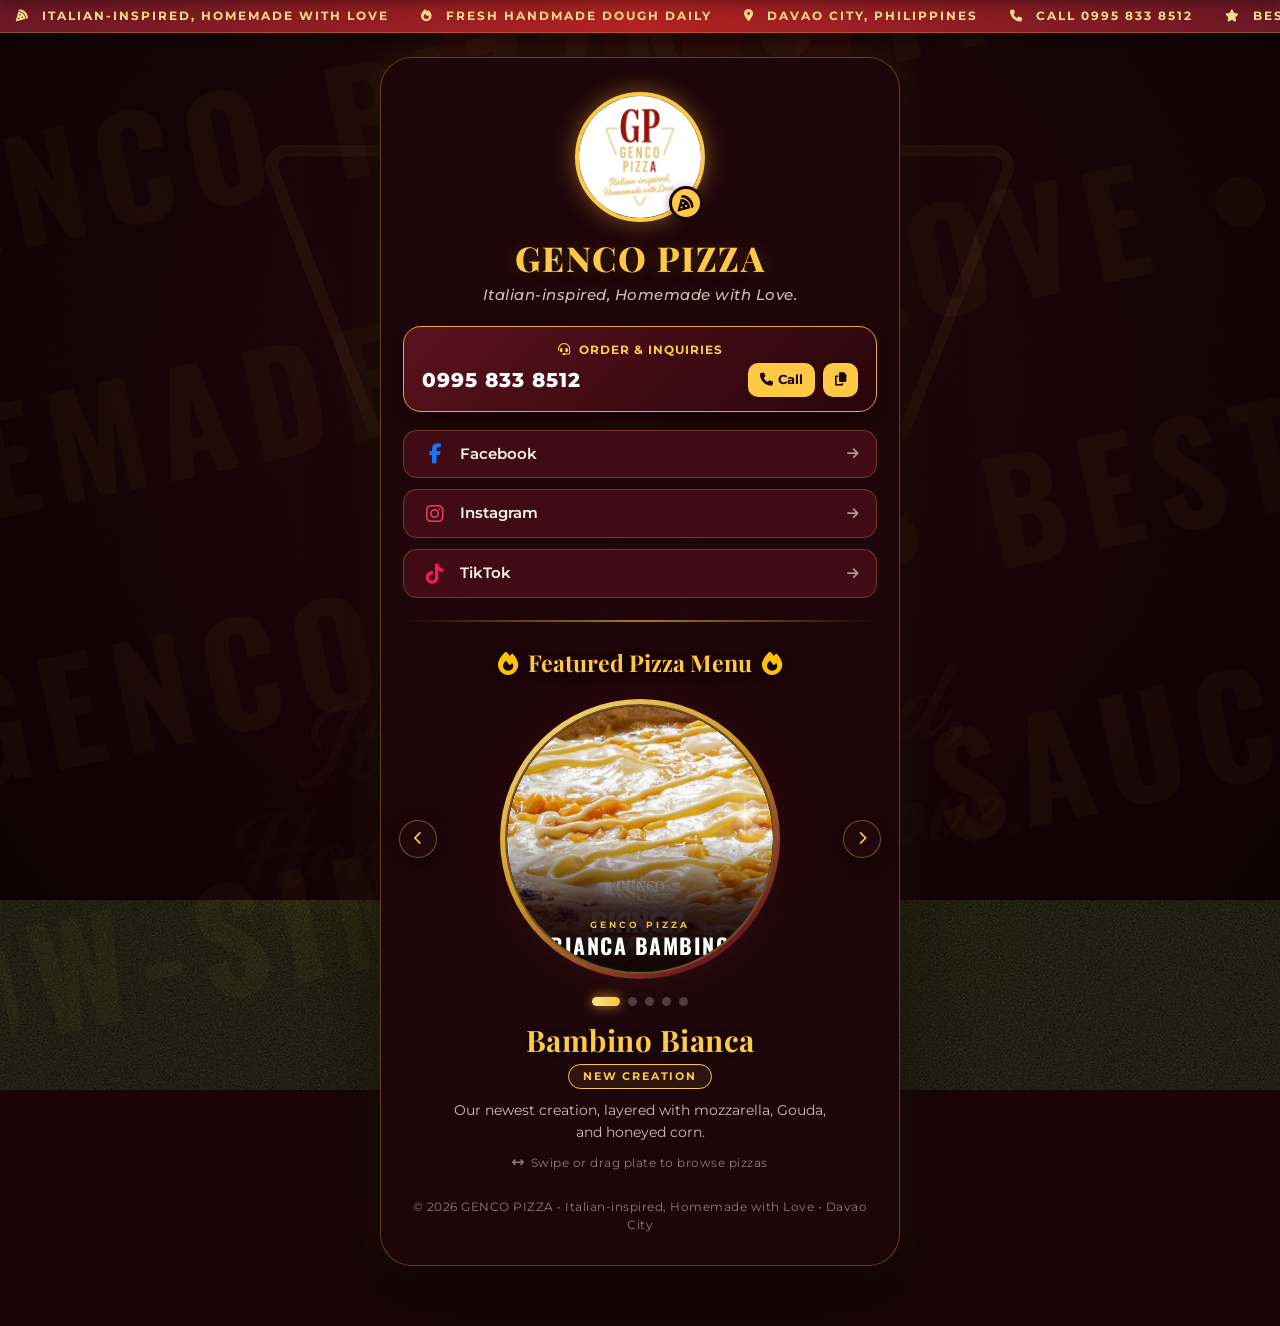
==== commit e1945011: "Remove full menu grid, order online platforms, and location blocks as requested" ====
--- a/genco/wwwroot/index.html
+++ b/genco/wwwroot/index.html
@@ -736,341 +736,6 @@
             gap: 6px;
         }
 
-        /* =============================================================
-           7. FULL MENU GRID SECTION
-        ============================================================= */
-        .menu-grid-container {
-            display: grid;
-            grid-template-columns: repeat(2, 1fr);
-            gap: 12px;
-            margin-top: 14px;
-            margin-bottom: 10px;
-        }
-
-        .menu-card {
-            background: rgba(45, 10, 16, 0.7);
-            border: 1.2px solid rgba(229, 169, 60, 0.25);
-            border-radius: 18px;
-            padding: 12px;
-            display: flex;
-            flex-direction: column;
-            text-align: left;
-            transition: all 0.28s cubic-bezier(0.2, 0.8, 0.2, 1);
-            position: relative;
-            overflow: hidden;
-            box-shadow: 0 6px 18px rgba(0, 0, 0, 0.35);
-        }
-
-        .menu-card:hover {
-            transform: translateY(-4px) scale(1.02);
-            border-color: var(--genco-gold);
-            box-shadow: 0 10px 25px rgba(0, 0, 0, 0.6), 0 0 16px rgba(255, 200, 69, 0.25);
-            background: rgba(55, 12, 20, 0.85);
-        }
-
-        .menu-card-img-wrap {
-            width: 100%;
-            height: 120px;
-            border-radius: 12px;
-            overflow: hidden;
-            position: relative;
-            margin-bottom: 10px;
-            border: 1px solid rgba(229, 169, 60, 0.2);
-            background: #190407;
-        }
-
-        .menu-card-img {
-            width: 100%;
-            height: 100%;
-            object-fit: cover;
-            transition: transform 0.4s ease;
-        }
-
-        .menu-card:hover .menu-card-img {
-            transform: scale(1.08);
-        }
-
-        .menu-card-tag {
-            position: absolute;
-            top: 6px;
-            left: 6px;
-            background: var(--genco-gold);
-            color: var(--genco-maroon-dark);
-            font-size: 0.62rem;
-            font-weight: 800;
-            padding: 2px 7px;
-            border-radius: 20px;
-            text-transform: uppercase;
-            letter-spacing: 0.5px;
-            box-shadow: 0 2px 6px rgba(0,0,0,0.5);
-        }
-
-        .menu-card-title {
-            font-family: 'Playfair Display', serif;
-            font-weight: 700;
-            font-size: 0.96rem;
-            color: var(--genco-gold);
-            margin-bottom: 4px;
-            line-height: 1.25;
-        }
-
-        .menu-card-desc {
-            font-size: 0.72rem;
-            color: var(--genco-text-muted);
-            line-height: 1.35;
-            margin-bottom: 8px;
-            flex-grow: 1;
-        }
-
-        .menu-card-footer {
-            display: flex;
-            align-items: center;
-            justify-content: space-between;
-            margin-top: auto;
-            padding-top: 4px;
-            border-top: 1px dashed rgba(229, 169, 60, 0.2);
-        }
-
-        .menu-card-price {
-            font-weight: 800;
-            font-size: 0.95rem;
-            color: #FFFFFF;
-            letter-spacing: 0.5px;
-        }
-
-        .menu-card-order-btn {
-            background: rgba(229, 169, 60, 0.15);
-            border: 1px solid var(--genco-gold);
-            color: var(--genco-gold);
-            font-size: 0.72rem;
-            font-weight: 700;
-            padding: 4px 10px;
-            border-radius: 20px;
-            text-decoration: none;
-            transition: all 0.2s ease;
-        }
-
-        .menu-card-order-btn:hover {
-            background: var(--genco-gold);
-            color: var(--genco-maroon-dark);
-        }
-
-        /* =============================================================
-           8. ORDER NOW PLATFORMS SECTION
-        ============================================================= */
-        .order-platforms-grid {
-            display: grid;
-            grid-template-columns: repeat(2, 1fr);
-            gap: 10px;
-            margin-top: 14px;
-            margin-bottom: 10px;
-        }
-
-        .platform-pill-btn {
-            display: flex;
-            align-items: center;
-            justify-content: center;
-            gap: 8px;
-            padding: 12px 14px;
-            border-radius: 50px;
-            font-weight: 700;
-            font-size: 0.85rem;
-            text-decoration: none;
-            transition: all 0.25s ease;
-            box-shadow: 0 4px 15px rgba(0, 0, 0, 0.35);
-        }
-
-        .platform-pill-btn:hover {
-            transform: translateY(-2px) scale(1.03);
-        }
-
-        /* GrabFood Pill */
-        .platform-grab {
-            background: linear-gradient(135deg, rgba(0, 177, 79, 0.2), rgba(0, 177, 79, 0.05));
-            border: 1.5px solid #00B14F;
-            color: #E8F8F0;
-        }
-        .platform-grab:hover {
-            background: #00B14F;
-            color: #FFFFFF;
-            box-shadow: 0 6px 20px rgba(0, 177, 79, 0.45);
-        }
-        .platform-grab i { color: #00B14F; }
-        .platform-grab:hover i { color: #FFFFFF; }
-
-        /* Foodpanda Pill */
-        .platform-panda {
-            background: linear-gradient(135deg, rgba(215, 15, 100, 0.2), rgba(215, 15, 100, 0.05));
-            border: 1.5px solid #D70F64;
-            color: #FDEBF2;
-        }
-        .platform-panda:hover {
-            background: #D70F64;
-            color: #FFFFFF;
-            box-shadow: 0 6px 20px rgba(215, 15, 100, 0.45);
-        }
-        .platform-panda i { color: #D70F64; }
-        .platform-panda:hover i { color: #FFFFFF; }
-
-        /* WhatsApp Pill */
-        .platform-wa {
-            background: linear-gradient(135deg, rgba(37, 211, 102, 0.2), rgba(37, 211, 102, 0.05));
-            border: 1.5px solid #25D366;
-            color: #EDFAF2;
-        }
-        .platform-wa:hover {
-            background: #25D366;
-            color: #0E351E;
-            box-shadow: 0 6px 20px rgba(37, 211, 102, 0.45);
-        }
-        .platform-wa i { color: #25D366; }
-        .platform-wa:hover i { color: #0E351E; }
-
-        /* Messenger Pill */
-        .platform-messenger {
-            background: linear-gradient(135deg, rgba(0, 132, 255, 0.2), rgba(160, 51, 255, 0.15));
-            border: 1.5px solid #0084FF;
-            color: #EBF4FF;
-        }
-        .platform-messenger:hover {
-            background: linear-gradient(135deg, #0084FF, #A033FF);
-            color: #FFFFFF;
-            box-shadow: 0 6px 20px rgba(0, 132, 255, 0.45);
-        }
-        .platform-messenger i { color: #0084FF; }
-        .platform-messenger:hover i { color: #FFFFFF; }
-
-        /* =============================================================
-           9. LOCATION & HOURS BLOCK
-        ============================================================= */
-        .location-hours-card {
-            background: rgba(45, 10, 16, 0.7);
-            border: 1.5px solid var(--genco-card-border);
-            border-radius: 20px;
-            padding: 18px;
-            margin-top: 14px;
-            text-align: left;
-            box-shadow: 0 8px 25px rgba(0,0,0,0.4);
-        }
-
-        .location-header {
-            display: flex;
-            align-items: center;
-            justify-content: space-between;
-            margin-bottom: 12px;
-        }
-
-        .location-title {
-            font-family: 'Playfair Display', serif;
-            font-weight: 700;
-            font-size: 1.1rem;
-            color: var(--genco-gold);
-            display: flex;
-            align-items: center;
-            gap: 8px;
-        }
-
-        .open-status-badge {
-            background: rgba(39, 174, 96, 0.2);
-            border: 1px solid #27AE60;
-            color: #2ECC71;
-            font-size: 0.68rem;
-            font-weight: 800;
-            padding: 3px 9px;
-            border-radius: 20px;
-            text-transform: uppercase;
-            letter-spacing: 0.5px;
-            display: inline-flex;
-            align-items: center;
-            gap: 5px;
-        }
-
-        .status-dot {
-            width: 7px;
-            height: 7px;
-            border-radius: 50%;
-            background: #2ECC71;
-            box-shadow: 0 0 8px #2ECC71;
-            animation: pulseDot 1.8s infinite;
-        }
-
-        @keyframes pulseDot {
-            0%, 100% { opacity: 1; transform: scale(1); }
-            50% { opacity: 0.4; transform: scale(0.8); }
-        }
-
-        .address-text {
-            font-size: 0.85rem;
-            color: var(--genco-text-light);
-            margin-bottom: 14px;
-            line-height: 1.45;
-            display: flex;
-            align-items: flex-start;
-            gap: 8px;
-        }
-
-        /* Map Embed Placeholder */
-        .map-embed-wrap {
-            width: 100%;
-            height: 140px;
-            border-radius: 12px;
-            overflow: hidden;
-            margin-bottom: 16px;
-            border: 1px solid rgba(229, 169, 60, 0.3);
-            filter: invert(90%) hue-rotate(180deg) brightness(85%) contrast(110%);
-        }
-
-        .map-embed-wrap iframe {
-            width: 100%;
-            height: 100%;
-            border: none;
-        }
-
-        /* Hours Table */
-        .hours-list {
-            display: flex;
-            flex-direction: column;
-            gap: 6px;
-            font-size: 0.8rem;
-            border-top: 1px dashed rgba(229, 169, 60, 0.25);
-            padding-top: 12px;
-        }
-
-        .hours-row {
-            display: flex;
-            justify-content: space-between;
-            color: var(--genco-text-muted);
-        }
-
-        .hours-row.active-day {
-            color: var(--genco-gold);
-            font-weight: 700;
-        }
-
-        .directions-btn {
-            display: flex;
-            align-items: center;
-            justify-content: center;
-            gap: 8px;
-            width: 100%;
-            padding: 10px;
-            margin-top: 14px;
-            background: rgba(229, 169, 60, 0.12);
-            border: 1.2px solid var(--genco-gold);
-            color: var(--genco-gold);
-            border-radius: 12px;
-            text-decoration: none;
-            font-weight: 700;
-            font-size: 0.82rem;
-            transition: all 0.25s ease;
-        }
-
-        .directions-btn:hover {
-            background: var(--genco-gold);
-            color: var(--genco-maroon-dark);
-            transform: translateY(-2px);
-        }
-
         /* Footer */
         .genco-footer-note {
             text-align: center;
@@ -1324,204 +989,6 @@
                     <i class="fa-solid fa-arrows-left-right"></i>
                     <span>Swipe or drag plate to browse pizzas</span>
                 </div>
-            </div>
-
-            <div class="genco-divider"></div>
-
-            <!-- =============================================================
-                 SECTION 5: FULL MENU GRID SECTION
-            ============================================================= -->
-            <div class="section-title">
-                <i class="fa-solid fa-utensils text-warning"></i> Full Pizza Menu <i class="fa-solid fa-utensils text-warning"></i>
-            </div>
-            <p style="font-size: 0.82rem; color: var(--genco-text-muted); margin-top: -10px; margin-bottom: 14px;">
-                Hand-stretched 12-inch artisanal pies baked fresh to order
-            </p>
-
-            <div class="menu-grid-container">
-                <!-- Item 1: Bambino Bianca -->
-                <div class="menu-card">
-                    <div class="menu-card-img-wrap">
-                        <img src="images/bambino-bianca.jpg" alt="Bambino Bianca" class="menu-card-img" loading="lazy">
-                        <span class="menu-card-tag">New</span>
-                    </div>
-                    <h3 class="menu-card-title">Bambino Bianca</h3>
-                    <p class="menu-card-desc">Mozzarella, Gouda cheese, and sweet honeyed corn cream.</p>
-                    <div class="menu-card-footer">
-                        <span class="menu-card-price">&#8369;540</span>
-                        <a href="tel:09958338512" class="menu-card-order-btn">Order</a>
-                    </div>
-                </div>
-
-                <!-- Item 2: Queen Margherita -->
-                <div class="menu-card">
-                    <div class="menu-card-img-wrap">
-                        <img src="images/queen-margherita.jpg" alt="Queen Margherita" class="menu-card-img" loading="lazy">
-                        <span class="menu-card-tag">Heritage</span>
-                    </div>
-                    <h3 class="menu-card-title">Queen Margherita</h3>
-                    <p class="menu-card-desc">Mozzarella, Parmigiano Reggiano, cherry tomatoes, fresh basil.</p>
-                    <div class="menu-card-footer">
-                        <span class="menu-card-price">&#8369;490</span>
-                        <a href="tel:09958338512" class="menu-card-order-btn">Order</a>
-                    </div>
-                </div>
-
-                <!-- Item 3: Five Cheese -->
-                <div class="menu-card">
-                    <div class="menu-card-img-wrap">
-                        <img src="images/five-cheese.jpg" alt="Five Cheese" class="menu-card-img" loading="lazy">
-                        <span class="menu-card-tag">Bestseller</span>
-                    </div>
-                    <h3 class="menu-card-title">Five Cheese</h3>
-                    <p class="menu-card-desc">Our bestseller. Five cheeses. Zero notes.</p>
-                    <div class="menu-card-footer">
-                        <span class="menu-card-price">&#8369;560</span>
-                        <a href="tel:09958338512" class="menu-card-order-btn">Order</a>
-                    </div>
-                </div>
-
-                <!-- Item 4: Classic Pepperoni -->
-                <div class="menu-card">
-                    <div class="menu-card-img-wrap">
-                        <img src="images/classic-pepperoni.jpg" alt="Classic Pepperoni" class="menu-card-img" loading="lazy">
-                        <span class="menu-card-tag">Classic</span>
-                    </div>
-                    <h3 class="menu-card-title">Classic Pepperoni</h3>
-                    <p class="menu-card-desc">Mozzarella, cheddar, and spicy cured salame piccante.</p>
-                    <div class="menu-card-footer">
-                        <span class="menu-card-price">&#8369;520</span>
-                        <a href="tel:09958338512" class="menu-card-order-btn">Order</a>
-                    </div>
-                </div>
-
-                <!-- Item 5: La Suprema Sisig -->
-                <div class="menu-card">
-                    <div class="menu-card-img-wrap">
-                        <img src="images/la-suprema-sisig.jpg" alt="La Suprema Sisig" class="menu-card-img" loading="lazy">
-                        <span class="menu-card-tag">Special</span>
-                    </div>
-                    <h3 class="menu-card-title">La Suprema Sisig</h3>
-                    <p class="menu-card-desc">HotMess sisig, mozzarella, onions, chili, quail egg, mayo.</p>
-                    <div class="menu-card-footer">
-                        <span class="menu-card-price">&#8369;580</span>
-                        <a href="tel:09958338512" class="menu-card-order-btn">Order</a>
-                    </div>
-                </div>
-
-                <!-- Item 6: Truffle Mushroom (Chef's Selection) -->
-                <div class="menu-card">
-                    <div class="menu-card-img-wrap">
-                        <img src="images/bambino-bianca.jpg" alt="Truffle Cream Mushroom" class="menu-card-img" loading="lazy" style="filter: brightness(0.9) contrast(1.1);">
-                        <span class="menu-card-tag">Chef's Pick</span>
-                    </div>
-                    <h3 class="menu-card-title">Truffle Crema</h3>
-                    <p class="menu-card-desc">Wild sautéed mushrooms, fragrant white truffle oil, mozzarella.</p>
-                    <div class="menu-card-footer">
-                        <span class="menu-card-price">&#8369;620</span>
-                        <a href="tel:09958338512" class="menu-card-order-btn">Order</a>
-                    </div>
-                </div>
-            </div>
-
-            <div class="genco-divider"></div>
-
-            <!-- =============================================================
-                 SECTION 6: ORDER NOW PLATFORMS
-            ============================================================= -->
-            <div class="section-title">
-                <i class="fa-solid fa-bag-shopping text-warning"></i> Order Online <i class="fa-solid fa-bag-shopping text-warning"></i>
-            </div>
-            <p style="font-size: 0.82rem; color: var(--genco-text-muted); margin-top: -10px; margin-bottom: 12px;">
-                Direct delivery & quick chat order channels
-            </p>
-
-            <div class="order-platforms-grid">
-                <!-- GrabFood -->
-                <a href="https://food.grab.com/ph/en/" target="_blank" rel="noopener noreferrer" class="platform-pill-btn platform-grab" title="Order on GrabFood">
-                    <i class="fa-solid fa-motorcycle"></i>
-                    <span>GrabFood</span>
-                </a>
-
-                <!-- Foodpanda -->
-                <a href="https://www.foodpanda.ph/" target="_blank" rel="noopener noreferrer" class="platform-pill-btn platform-panda" title="Order on Foodpanda">
-                    <i class="fa-solid fa-bowl-food"></i>
-                    <span>Foodpanda</span>
-                </a>
-
-                <!-- WhatsApp -->
-                <a href="https://wa.me/639958338512?text=Hi%20GENCO%20PIZZA!%20I%20would%20like%20to%20order%20pizza." target="_blank" rel="noopener noreferrer" class="platform-pill-btn platform-wa" title="Order via WhatsApp">
-                    <i class="fa-brands fa-whatsapp"></i>
-                    <span>WhatsApp</span>
-                </a>
-
-                <!-- Messenger -->
-                <a href="https://m.me/gencopizza" target="_blank" rel="noopener noreferrer" class="platform-pill-btn platform-messenger" title="Order via Messenger">
-                    <i class="fa-brands fa-facebook-messenger"></i>
-                    <span>Messenger</span>
-                </a>
-            </div>
-
-            <div class="genco-divider"></div>
-
-            <!-- =============================================================
-                 SECTION 7: LOCATION & HOURS BLOCK
-            ============================================================= -->
-            <div class="section-title">
-                <i class="fa-solid fa-clock text-warning"></i> Location & Hours <i class="fa-solid fa-clock text-warning"></i>
-            </div>
-
-            <div class="location-hours-card">
-                <div class="location-header">
-                    <div class="location-title">
-                        <i class="fa-solid fa-store"></i>
-                        <span>Davao City Branch</span>
-                    </div>
-                    <div class="open-status-badge">
-                        <span class="status-dot"></span>
-                        <span>Open Now</span>
-                    </div>
-                </div>
-
-                <div class="address-text">
-                    <i class="fa-solid fa-location-dot text-warning mt-1"></i>
-                    <div>
-                        <strong>GENCO PIZZA</strong><br>
-                        Davao City, Davao del Sur, Philippines
-                    </div>
-                </div>
-
-                <!-- Google Map Embed Placeholder -->
-                <div class="map-embed-wrap">
-                    <iframe 
-                        src="https://www.google.com/maps/embed?pb=!1m18!1m12!1m3!1d126743.58586000085!2d125.541334!3d7.073056!2m3!1f0!2f0!3f0!3m2!1i1024!2i768!4f13.1!3m3!1m2!1s0x32f96d9f519e1b0d%3A0x6291a27e70407b71!2sDavao%20City%2C%20Davao%20del%20Sur%2C%20Philippines!5e0!3m2!1sen!2sph!4v1710000000000!5m2!1sen!2sph"
-                        loading="lazy" 
-                        referrerpolicy="no-referrer-when-downgrade" 
-                        title="GENCO PIZZA Davao Location">
-                    </iframe>
-                </div>
-
-                <!-- Opening Hours Table -->
-                <div class="hours-list">
-                    <div class="hours-row">
-                        <span>Monday &ndash; Thursday</span>
-                        <span>11:00 AM &ndash; 10:00 PM</span>
-                    </div>
-                    <div class="hours-row active-day">
-                        <span>Friday &ndash; Saturday</span>
-                        <span>11:00 AM &ndash; 11:00 PM</span>
-                    </div>
-                    <div class="hours-row">
-                        <span>Sunday</span>
-                        <span>11:00 AM &ndash; 10:00 PM</span>
-                    </div>
-                </div>
-
-                <!-- Get Directions CTA -->
-                <a href="https://maps.google.com/?q=Genco+Pizza+Davao+City" target="_blank" rel="noopener noreferrer" class="directions-btn">
-                    <i class="fa-solid fa-diamond-turn-right"></i>
-                    <span>Get Directions on Google Maps</span>
-                </a>
             </div>
 
             <!-- Footer note -->
